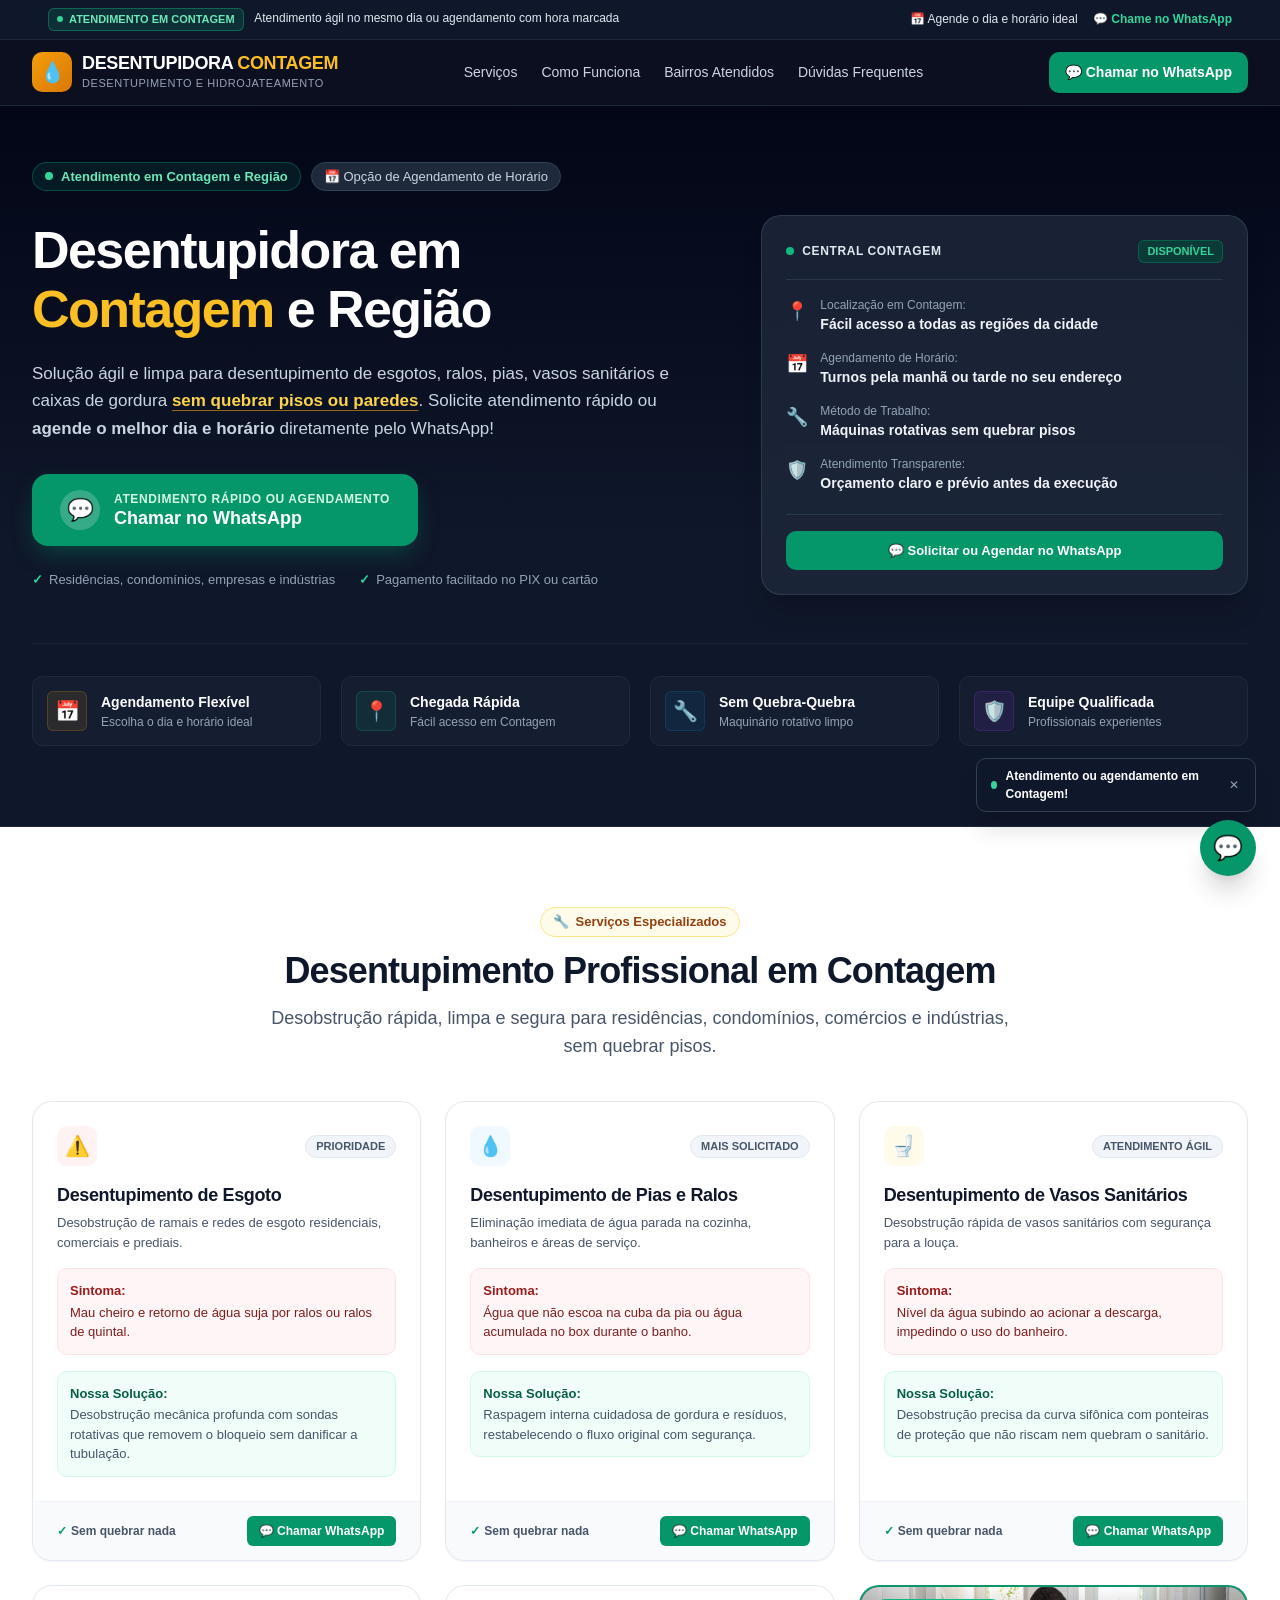
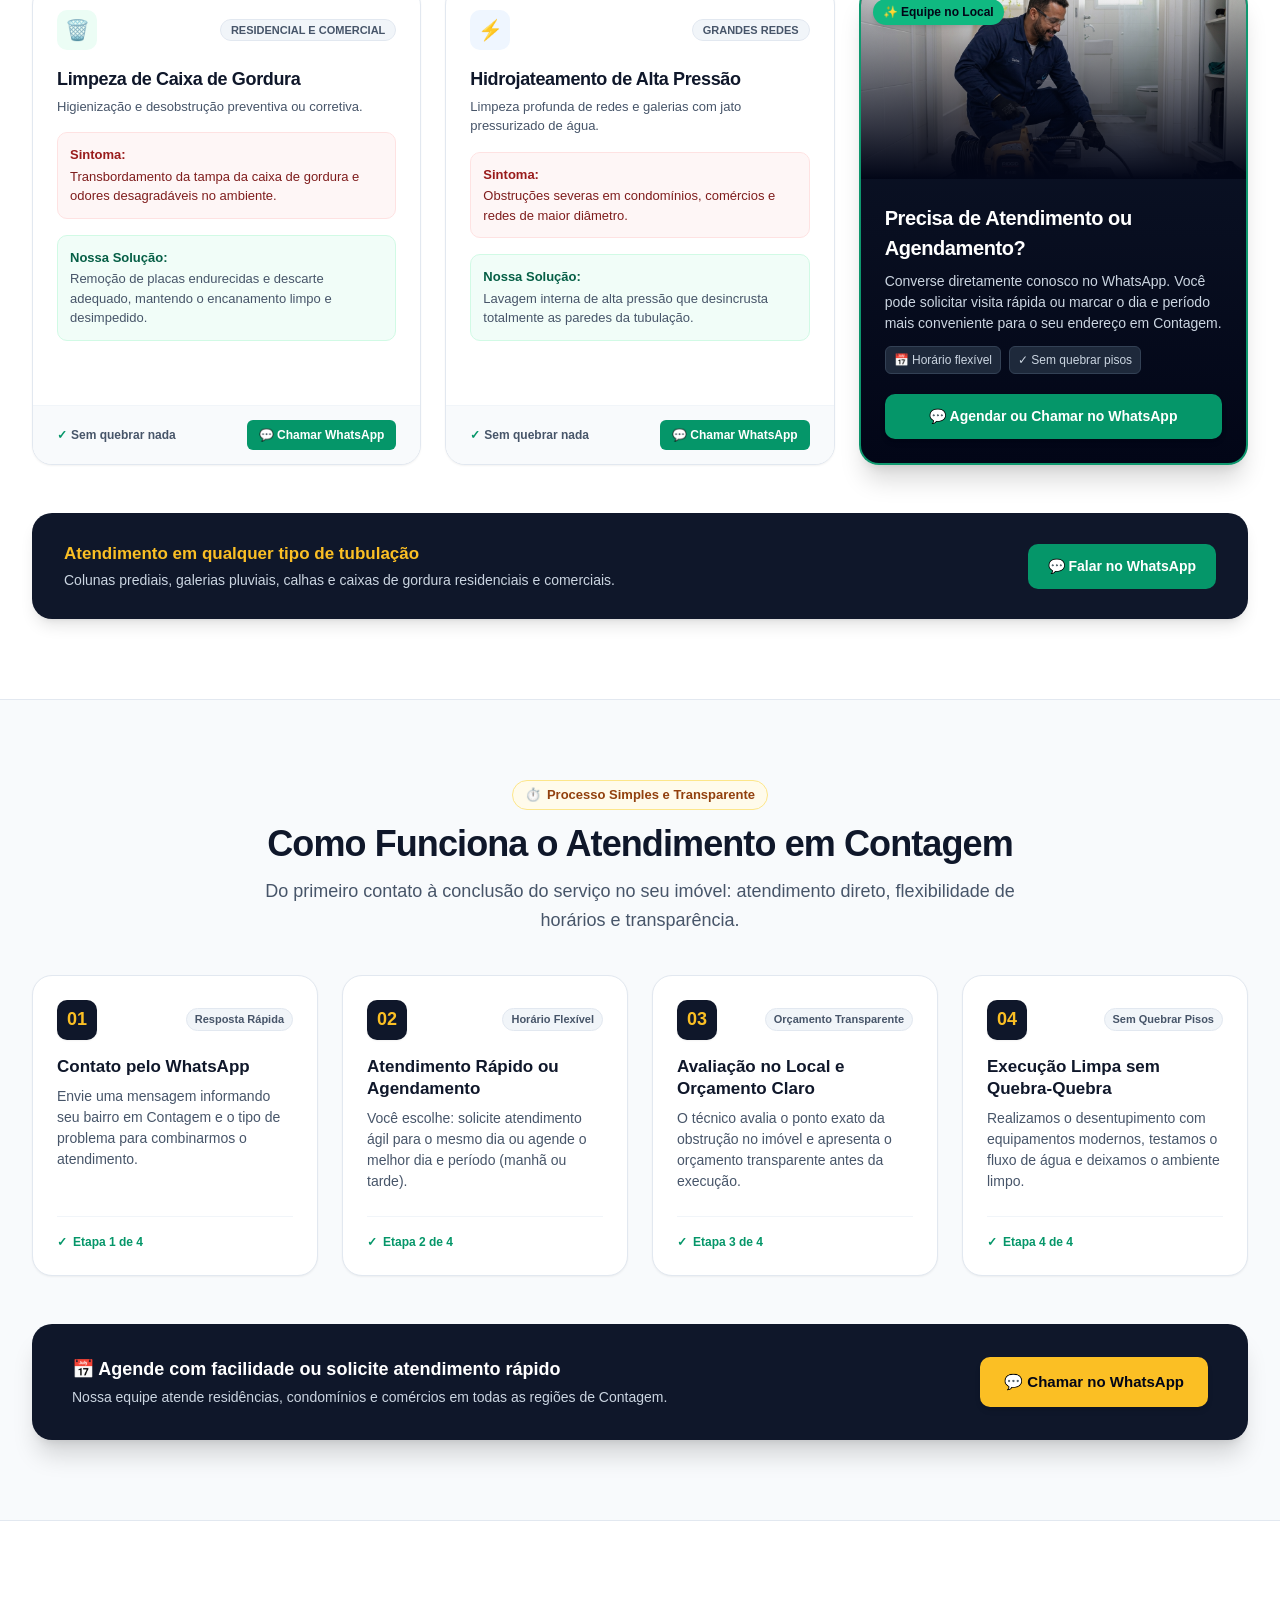
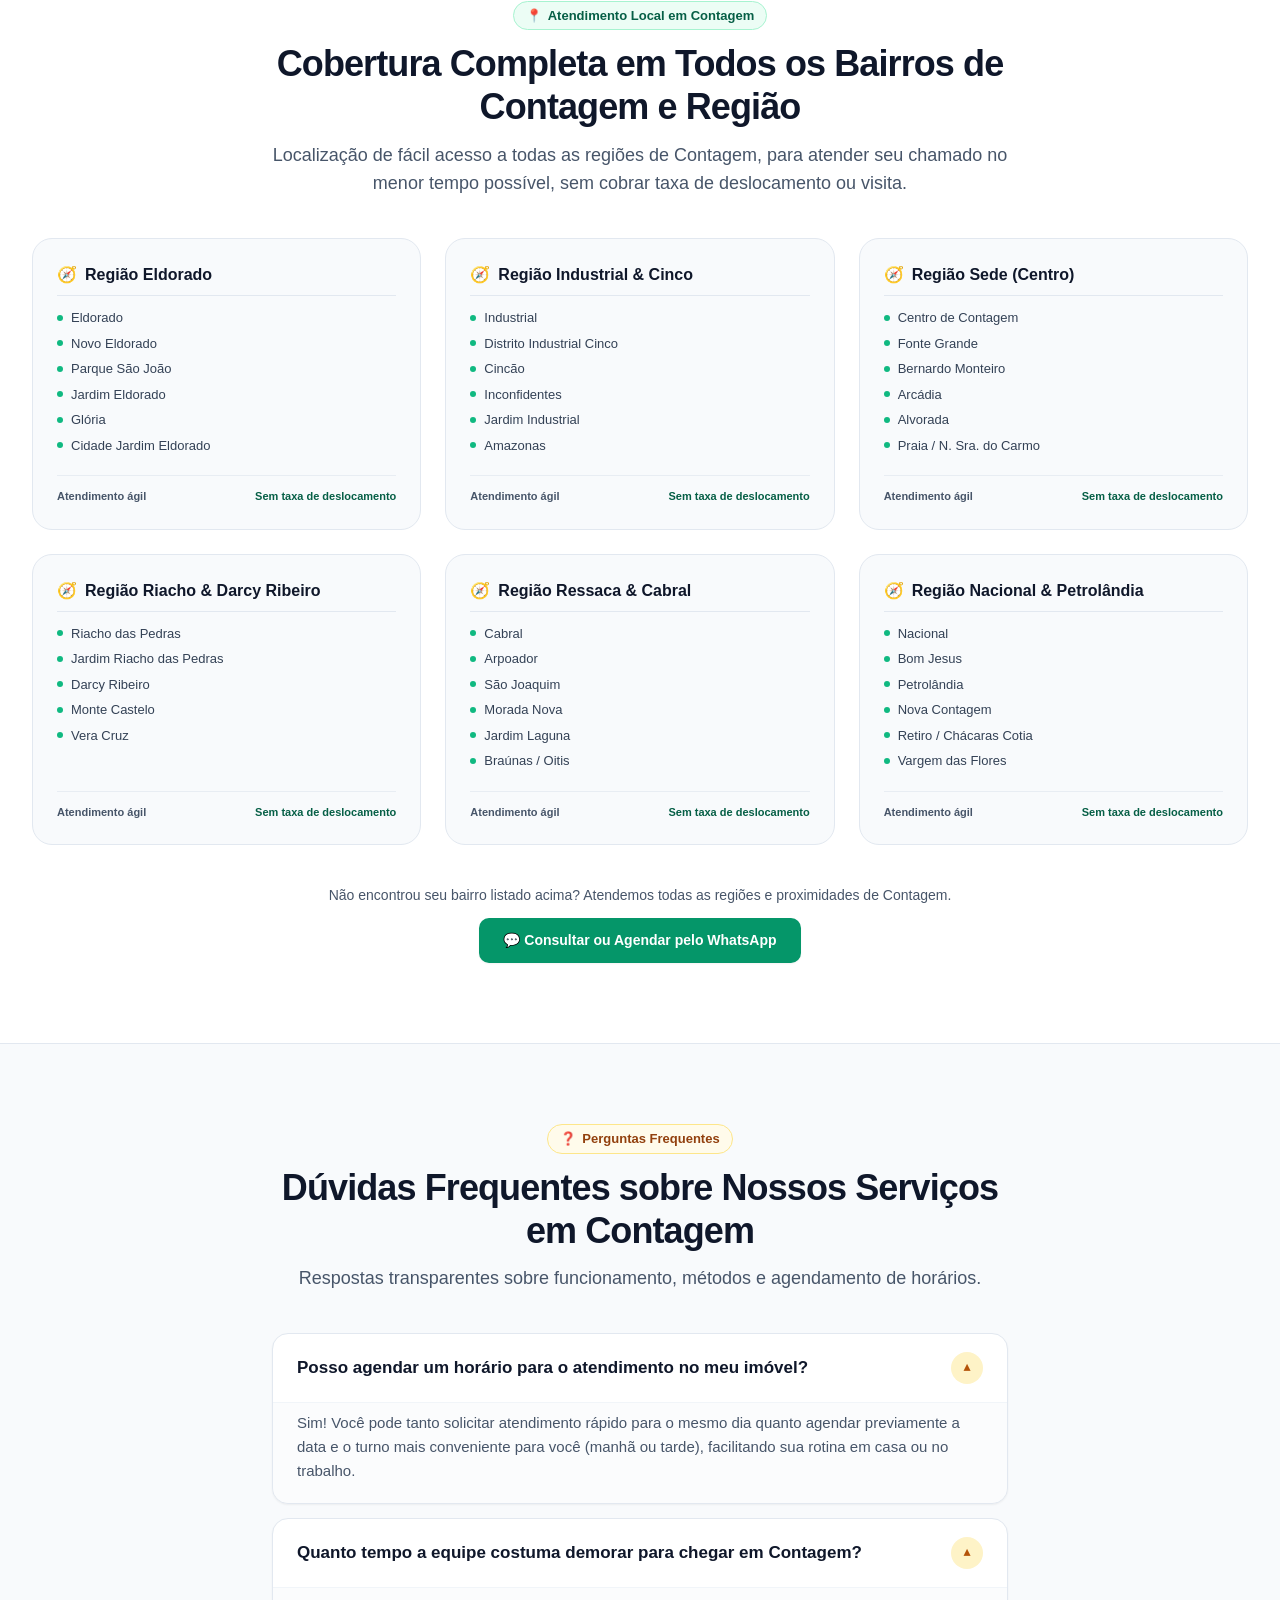
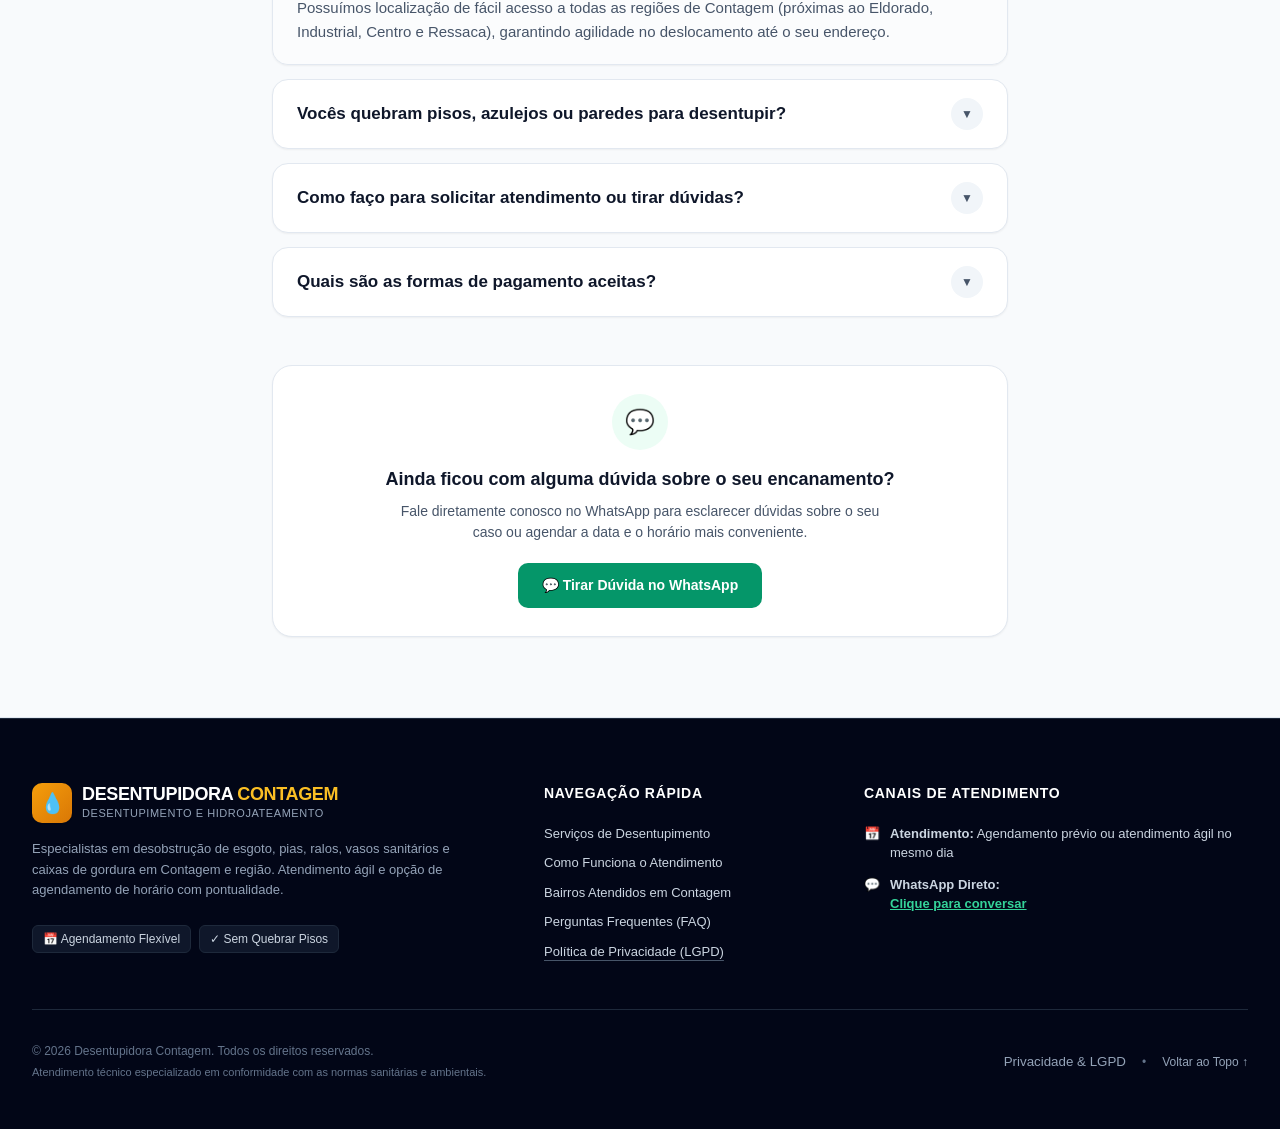
==== index.html @ 75e4dc48 "Change footer address location text Updated the address location in the footer section." ====
<!doctype html>
<html lang="pt-BR">
  <head>
    <meta charset="UTF-8" />
    <meta name="viewport" content="width=device-width, initial-scale=1.0" />
    <title>Desentupidora em Contagem MG | Atendimento Ágil e Agendamento no WhatsApp</title>
    <meta name="description" content="Desentupidora em Contagem e região com atendimento rápido e agendamento de horário. Desentupimento de esgoto, pias, ralos, vasos, caixa de gordura e hidrojateamento sem quebrar pisos. Fale no WhatsApp!" />
    
    <!-- Geo Meta Tags para SEO Local em Contagem - MG -->
    <meta name="geo.region" content="BR-MG" />
    <meta name="geo.placename" content="Contagem" />
    <meta name="geo.position" content="-19.9386;-44.0538" />
    <meta name="ICBM" content="-19.9386, -44.0538" />
    <meta name="robots" content="index, follow" />

    <!-- Open Graph / Facebook -->
    <meta property="og:type" content="website" />
    <meta property="og:locale" content="pt_BR" />
    <meta property="og:site_name" content="Desentupidora Contagem" />
    <meta property="og:title" content="Desentupidora em Contagem MG | Atendimento Rápido e Agendamento Flexível" />
    <meta property="og:description" content="Serviço especializado de desentupimento em Contagem. Esgotos, pias, ralos, vasos sanitários e caixa de gordura. Chame no WhatsApp ou agende seu horário." />
    
    <!-- Twitter -->
    <meta name="twitter:card" content="summary_large_image" />
    <meta name="twitter:title" content="Desentupidora em Contagem MG" />
    <meta name="twitter:description" content="Desentupimento em Contagem e região com facilidade de agendamento. Chame no WhatsApp agora!" />

    <!-- Google Search Console -->
    <meta name="google-site-verification" content="d4wr9hlKeh0WuqjmcloFgRHsq0F1dmE3XlMwQEr9BVk" />

    <!-- CSS Convencional (Sem Tailwind) -->
    <link rel="stylesheet" href="src/index.css" />

    <!-- Schema.org Dados Estruturados -->
    <!-- "telephone": "+55-31-98765-4321", -->
    <script type="application/ld+json">
    {
      "@context": "https://schema.org",
      "@graph": [
        {
          "@type": "Plumber",
          "@id": "https://desentupidoracontagem.com.br/#empresa",
          "name": "Desentupidora Contagem",
          "description": "Desentupidora especializada em Contagem e região com atendimento ágil, técnicos qualificados e agendamento facilitado via WhatsApp.",
          "priceRange": "$$",
          
          "address": {
            "@type": "PostalAddress",
            "streetAddress": "Av. João César de Oliveira, 2800, Eldorado",
            "addressLocality": "Contagem",
            "addressRegion": "MG",
            "postalCode": "32310-000",
            "addressCountry": "BR"
          },
          "geo": {
            "@type": "GeoCoordinates",
            "latitude": -19.9386,
            "longitude": -44.0538
          },
          "areaServed": [
            { "@type": "AdministrativeArea", "name": "Contagem" }
          ]
        },
        {
          "@type": "FAQPage",
          "@id": "https://desentupidoracontagem.com.br/#faq",
          "mainEntity": [
            {
              "@type": "Question",
              "name": "Posso agendar um horário para o atendimento no meu imóvel?",
              "acceptedAnswer": {
                "@type": "Answer",
                "text": "Sim! Você pode tanto solicitar atendimento rápido quanto agendar previamente a data e o turno mais conveniente para você (manhã ou tarde)."
              }
            },
            {
              "@type": "Question",
              "name": "Quanto tempo a equipe costuma demorar para chegar em Contagem?",
              "acceptedAnswer": {
                "@type": "Answer",
                "text": "Possuímos localização de fácil acesso a todas as regiões de Contagem, garantindo agilidade no deslocamento até o seu endereço."
              }
            },
            {
              "@type": "Question",
              "name": "Vocês quebram pisos, paredes ou azulejos para desentupir?",
              "acceptedAnswer": {
                "@type": "Answer",
                "text": "Não! Utilizamos máquinas elétricas desentupidoras rotativas com sondas flexíveis que desobstruem a tubulação diretamente pelas saídas existentes, sem quebrar pisos ou paredes."
              }
            },
            {
              "@type": "Question",
              "name": "Quais são as formas de pagamento aceitas?",
              "acceptedAnswer": {
                "@type": "Answer",
                "text": "Aceitamos PIX, cartões de crédito (com opção de parcelamento), cartões de débito e dinheiro. Para condomínios e empresas, oferecemos faturamento mediante cadastro."
              }
            }
          ]
        }
      ]
    }
    </script>
  </head>
  <body>

    <!-- 1. CABEÇALHO / HEADER -->
    <header class="site-header">
      <!-- Barra Superior Informativa -->
      <div class="top-bar">
        <div class="container top-bar-content">
          <div>
            <span class="top-bar-badge">
              <span class="top-bar-dot"></span>
              ATENDIMENTO EM CONTAGEM
            </span>
            <span>Atendimento ágil no mesmo dia ou agendamento com hora marcada</span>
          </div>

          <div>
            <span style="margin-right: 0.75rem;">📅 Agende o dia e horário ideal</span>
            <a
              href="http://tiny.cc/DesentupidoraemCONTAGEM"
              target="_blank"
              rel="noopener noreferrer"
              class="top-bar-link"
            >
              💬 Chame no WhatsApp
            </a>
          </div>
        </div>
      </div>

      <!-- Barra de Navegação Principal -->
      <nav class="navbar">
        <div class="container nav-container">
          <!-- Logo -->
          <a href="#inicio" class="brand-logo">
            <div class="logo-icon">💧</div>
            <div class="logo-text">
              <span class="logo-name">DESENTUPIDORA <span class="highlight">CONTAGEM</span></span>
              <span class="logo-sub">Desentupimento e Hidrojateamento</span>
            </div>
          </a>

          <!-- Links Desktop -->
          <div class="nav-menu-desktop">
            <a href="#servicos" class="nav-link">Serviços</a>
            <a href="#como-funciona" class="nav-link">Como Funciona</a>
            <a href="#cobertura" class="nav-link">Bairros Atendidos</a>
            <a href="#faq" class="nav-link">Dúvidas Frequentes</a>
          </div>

          <!-- Botão WhatsApp Desktop -->
          <a
            href="http://tiny.cc/DesentupidoraemCONTAGEM"
            target="_blank"
            rel="noopener noreferrer"
            class="btn-whatsapp-nav"
          >
            💬 Chamar no WhatsApp
          </a>

          <!-- Ações Mobile -->
          <div class="mobile-actions">
            <a
              href="http://tiny.cc/DesentupidoraemCONTAGEM"
              target="_blank"
              rel="noopener noreferrer"
              class="btn-mobile-whatsapp"
              aria-label="Abrir WhatsApp"
            >
              💬
            </a>
            <button
              id="mobile-menu-btn"
              type="button"
              class="btn-mobile-menu"
              aria-label="Alternar Menu"
            >
              ☰
            </button>
          </div>
        </div>

        <!-- Menu Dropdown Mobile -->
        <div id="mobile-menu" class="nav-menu-mobile hidden">
          <a href="#servicos" class="mobile-nav-link">Serviços</a>
          <a href="#como-funciona" class="mobile-nav-link">Como Funciona</a>
          <a href="#cobertura" class="mobile-nav-link">Bairros Atendidos</a>
          <a href="#faq" class="mobile-nav-link">Dúvidas Frequentes</a>
          <a
            href="http://tiny.cc/DesentupidoraemCONTAGEM"
            target="_blank"
            rel="noopener noreferrer"
            class="btn-mobile-dropdown-cta"
          >
            💬 Chamar no WhatsApp (Atendimento ou Agendamento)
          </a>
        </div>
      </nav>
    </header>

    <main>
      <!-- 2. SEÇÃO HERO / DESTAQUE -->
      <section id="inicio" class="hero-section">
        <div class="container">
          <!-- Badges superiores -->
          <div class="hero-badges">
            <div class="badge-live">
              <span class="live-dot-pulse"></span>
              <span>Atendimento em Contagem e Região</span>
            </div>
            <div class="badge-schedule">
              <span>📅 Opção de Agendamento de Horário</span>
            </div>
          </div>

          <div class="hero-grid">
            <!-- Texto Principal -->
            <div>
              <h1 class="hero-title">
                Desentupidora em <span class="text-amber">Contagem</span> e Região
              </h1>

              <p class="hero-desc">
                Solução ágil e limpa para desentupimento de esgotos, ralos, pias, vasos sanitários e caixas de gordura <span class="underline-accent">sem quebrar pisos ou paredes</span>. Solicite atendimento rápido ou <strong>agende o melhor dia e horário</strong> diretamente pelo WhatsApp!
              </p>

              <!-- Botão Hero WhatsApp -->
              <div class="hero-cta-wrap">
                <a
                  href="http://tiny.cc/EsgotoemCONTAGEM"
                  target="_blank"
                  rel="noopener noreferrer"
                  id="hero-whatsapp-btn"
                  class="btn-hero-whatsapp"
                >
                  <div class="btn-hero-icon">💬</div>
                  <div class="btn-hero-text">
                    <span class="btn-hero-sub">Atendimento Rápido ou Agendamento</span>
                    <span class="btn-hero-main">Chamar no WhatsApp</span>
                  </div>
                </a>
              </div>

              <!-- Garantias Secundárias -->
              <div class="hero-check-list">
                <span class="hero-check-item">
                  <span class="check-icon">✓</span>
                  Residências, condomínios, empresas e indústrias
                </span>
                <span class="hero-check-item">
                  <span class="check-icon">✓</span>
                  Pagamento facilitado no PIX ou cartão
                </span>
              </div>
            </div>

            <!-- Painel Lateral de Status -->
            <div>
              <div class="hero-status-card">
                <div class="status-card-header">
                  <div class="status-indicator">
                    <span class="status-dot-green"></span>
                    <span>Central Contagem</span>
                  </div>
                  <span class="status-badge-live">DISPONÍVEL</span>
                </div>

                <div class="status-info-list">
                  <div class="status-info-item">
                    <span class="status-info-icon" style="color: var(--color-amber-400);">📍</span>
                    <div>
                      <span class="status-info-label">Localização em Contagem:</span>
                      <span class="status-info-val">Fácil acesso a todas as regiões da cidade</span>
                    </div>
                  </div>

                  <div class="status-info-item">
                    <span class="status-info-icon" style="color: var(--color-amber-400);">📅</span>
                    <div>
                      <span class="status-info-label">Agendamento de Horário:</span>
                      <span class="status-info-val">Turnos pela manhã ou tarde no seu endereço</span>
                    </div>
                  </div>

                  <div class="status-info-item">
                    <span class="status-info-icon" style="color: var(--color-amber-400);">🔧</span>
                    <div>
                      <span class="status-info-label">Método de Trabalho:</span>
                      <span class="status-info-val">Máquinas rotativas sem quebrar pisos</span>
                    </div>
                  </div>

                  <div class="status-info-item">
                    <span class="status-info-icon" style="color: var(--color-emerald-400);">🛡️</span>
                    <div>
                      <span class="status-info-label">Atendimento Transparente:</span>
                      <span class="status-info-val">Orçamento claro e prévio antes da execução</span>
                    </div>
                  </div>
                </div>

                <div class="status-card-footer">
                  <a
                    href="http://tiny.cc/DesentupidoraemCONTAGEM"
                    target="_blank"
                    rel="noopener noreferrer"
                    class="btn-card-whatsapp"
                  >
                    💬 Solicitar ou Agendar no WhatsApp
                  </a>
                </div>
              </div>
            </div>
          </div>

          <!-- 4 Destaques Rápidos -->
          <div class="hero-highlights-grid">
            <div class="highlight-box">
              <div class="highlight-icon-box icon-amber">📅</div>
              <div>
                <h4 class="highlight-title">Agendamento Flexível</h4>
                <p class="highlight-desc">Escolha o dia e horário ideal</p>
              </div>
            </div>

            <div class="highlight-box">
              <div class="highlight-icon-box icon-emerald">📍</div>
              <div>
                <h4 class="highlight-title">Chegada Rápida</h4>
                <p class="highlight-desc">Fácil acesso em Contagem</p>
              </div>
            </div>

            <div class="highlight-box">
              <div class="highlight-icon-box icon-sky">🔧</div>
              <div>
                <h4 class="highlight-title">Sem Quebra-Quebra</h4>
                <p class="highlight-desc">Maquinário rotativo limpo</p>
              </div>
            </div>

            <div class="highlight-box">
              <div class="highlight-icon-box icon-purple">🛡️</div>
              <div>
                <h4 class="highlight-title">Equipe Qualificada</h4>
                <p class="highlight-desc">Profissionais experientes</p>
              </div>
            </div>
          </div>
        </div>
      </section>

      <!-- 3. SERVIÇOS ESPECIALIZADOS (5 SERVIÇOS + CARD COM FOTO DO TÉCNICO) -->
      <section id="servicos" class="services-section">
        <div class="container">
          <div class="section-header">
            <span class="section-tag tag-amber">
              <span>🔧</span>
              Serviços Especializados
            </span>
            <h2 class="section-title">Desentupimento Profissional em Contagem</h2>
            <p class="section-desc">
              Desobstrução rápida, limpa e segura para residências, condomínios, comércios e indústrias, sem quebrar pisos.
            </p>
          </div>

          <div class="services-grid">
            <!-- 1. Esgoto -->
            <article class="service-card">
              <div class="service-card-body">
                <div class="service-card-header">
                  <div class="service-card-icon icon-bg-red">⚠️</div>
                  <span class="service-badge">Prioridade</span>
                </div>

                <div>
                  <h3 class="service-title">Desentupimento de Esgoto</h3>
                  <p class="service-sub">Desobstrução de ramais e redes de esgoto residenciais, comerciais e prediais.</p>
                </div>

                <div class="box-symptom">
                  <span class="box-symptom-title">Sintoma:</span>
                  <p class="box-symptom-desc">Mau cheiro e retorno de água suja por ralos ou ralos de quintal.</p>
                </div>

                <div class="box-solution">
                  <span class="box-solution-title">Nossa Solução:</span>
                  <p class="box-solution-desc">Desobstrução mecânica profunda com sondas rotativas que removem o bloqueio sem danificar a tubulação.</p>
                </div>
              </div>

              <div class="service-card-footer">
                <span class="tag-no-break">
                  <span class="check">✓</span> Sem quebrar nada
                </span>
                <a
                  href="http://tiny.cc/EsgotoemCONTAGEM"
                  target="_blank"
                  rel="noopener noreferrer"
                  class="btn-card-action"
                >
                  💬 Chamar WhatsApp
                </a>
              </div>
            </article>

            <!-- 2. Pias e Ralos -->
            <article class="service-card">
              <div class="service-card-body">
                <div class="service-card-header">
                  <div class="service-card-icon icon-bg-sky">💧</div>
                  <span class="service-badge">Mais Solicitado</span>
                </div>

                <div>
                  <h3 class="service-title">Desentupimento de Pias e Ralos</h3>
                  <p class="service-sub">Eliminação imediata de água parada na cozinha, banheiros e áreas de serviço.</p>
                </div>

                <div class="box-symptom">
                  <span class="box-symptom-title">Sintoma:</span>
                  <p class="box-symptom-desc">Água que não escoa na cuba da pia ou água acumulada no box durante o banho.</p>
                </div>

                <div class="box-solution">
                  <span class="box-solution-title">Nossa Solução:</span>
                  <p class="box-solution-desc">Raspagem interna cuidadosa de gordura e resíduos, restabelecendo o fluxo original com segurança.</p>
                </div>
              </div>

              <div class="service-card-footer">
                <span class="tag-no-break">
                  <span class="check">✓</span> Sem quebrar nada
                </span>
                <a
                  href="http://tiny.cc/PiasRalosCONTAGEM"
                  target="_blank"
                  rel="noopener noreferrer"
                  class="btn-card-action"
                >
                  💬 Chamar WhatsApp
                </a>
              </div>
            </article>

            <!-- 3. Vasos Sanitários -->
            <article class="service-card">
              <div class="service-card-body">
                <div class="service-card-header">
                  <div class="service-card-icon icon-bg-amber">🚽</div>
                  <span class="service-badge">Atendimento Ágil</span>
                </div>

                <div>
                  <h3 class="service-title">Desentupimento de Vasos Sanitários</h3>
                  <p class="service-sub">Desobstrução rápida de vasos sanitários com segurança para a louça.</p>
                </div>

                <div class="box-symptom">
                  <span class="box-symptom-title">Sintoma:</span>
                  <p class="box-symptom-desc">Nível da água subindo ao acionar a descarga, impedindo o uso do banheiro.</p>
                </div>

                <div class="box-solution">
                  <span class="box-solution-title">Nossa Solução:</span>
                  <p class="box-solution-desc">Desobstrução precisa da curva sifônica com ponteiras de proteção que não riscam nem quebram o sanitário.</p>
                </div>
              </div>

              <div class="service-card-footer">
                <span class="tag-no-break">
                  <span class="check">✓</span> Sem quebrar nada
                </span>
                <a
                  href="http://tiny.cc/VasoSanitCONTAGEM"
                  target="_blank"
                  rel="noopener noreferrer"
                  class="btn-card-action"
                >
                  💬 Chamar WhatsApp
                </a>
              </div>
            </article>

            <!-- 4. Caixa de Gordura -->
            <article class="service-card">
              <div class="service-card-body">
                <div class="service-card-header">
                  <div class="service-card-icon icon-bg-emerald">🗑️</div>
                  <span class="service-badge">Residencial e Comercial</span>
                </div>

                <div>
                  <h3 class="service-title">Limpeza de Caixa de Gordura</h3>
                  <p class="service-sub">Higienização e desobstrução preventiva ou corretiva.</p>
                </div>

                <div class="box-symptom">
                  <span class="box-symptom-title">Sintoma:</span>
                  <p class="box-symptom-desc">Transbordamento da tampa da caixa de gordura e odores desagradáveis no ambiente.</p>
                </div>

                <div class="box-solution">
                  <span class="box-solution-title">Nossa Solução:</span>
                  <p class="box-solution-desc">Remoção de placas endurecidas e descarte adequado, mantendo o encanamento limpo e desimpedido.</p>
                </div>
              </div>

              <div class="service-card-footer">
                <span class="tag-no-break">
                  <span class="check">✓</span> Sem quebrar nada
                </span>
                <a
                  href="http://tiny.cc/DesentupidoraemCONTAGEM"
                  target="_blank"
                  rel="noopener noreferrer"
                  class="btn-card-action"
                >
                  💬 Chamar WhatsApp
                </a>
              </div>
            </article>

            <!-- 5. Hidrojateamento -->
            <article class="service-card">
              <div class="service-card-body">
                <div class="service-card-header">
                  <div class="service-card-icon icon-bg-blue">⚡</div>
                  <span class="service-badge">Grandes Redes</span>
                </div>

                <div>
                  <h3 class="service-title">Hidrojateamento de Alta Pressão</h3>
                  <p class="service-sub">Limpeza profunda de redes e galerias com jato pressurizado de água.</p>
                </div>

                <div class="box-symptom">
                  <span class="box-symptom-title">Sintoma:</span>
                  <p class="box-symptom-desc">Obstruções severas em condomínios, comércios e redes de maior diâmetro.</p>
                </div>

                <div class="box-solution">
                  <span class="box-solution-title">Nossa Solução:</span>
                  <p class="box-solution-desc">Lavagem interna de alta pressão que desincrusta totalmente as paredes da tubulação.</p>
                </div>
              </div>

              <div class="service-card-footer">
                <span class="tag-no-break">
                  <span class="check">✓</span> Sem quebrar nada
                </span>
                <a
                  href="http://tiny.cc/EsgotoemCONTAGEM"
                  target="_blank"
                  rel="noopener noreferrer"
                  class="btn-card-action"
                >
                  💬 Chamar WhatsApp
                </a>
              </div>
            </article>

            <!-- 6. Card CTA com Foto do Técnico -->
            <div class="card-cta-tecnico">
              <div class="card-tecnico-media">
                <img
                  src="src/assets/images/tecnico_em_servico_1788553005356.jpg"
                  alt="Técnico profissional em serviço de desentupimento em Contagem"
                  loading="lazy"
                  class="card-tecnico-img"
                />
                <div class="media-gradient-overlay"></div>
                <div class="media-badge-tag">
                  <span>✨ Equipe no Local</span>
                </div>
              </div>

              <div class="card-tecnico-content">
                <div>
                  <h3 class="card-tecnico-title">
                    Precisa de Atendimento ou Agendamento?
                  </h3>
                  <p class="card-tecnico-desc">
                    Converse diretamente conosco no WhatsApp. Você pode solicitar visita rápida ou marcar o dia e período mais conveniente para o seu endereço em Contagem.
                  </p>

                  <div class="tecnico-tags-list">
                    <span class="tecnico-pill">📅 Horário flexível</span>
                    <span class="tecnico-pill">✓ Sem quebrar pisos</span>
                  </div>
                </div>

                <div>
                  <a
                    href="http://tiny.cc/DesentupidoraemCONTAGEM"
                    target="_blank"
                    rel="noopener noreferrer"
                    class="btn-tecnico-whatsapp"
                  >
                    💬 Agendar ou Chamar no WhatsApp
                  </a>
                </div>
              </div>
            </div>
          </div>

          <!-- Faixa Inferior de Tubulações -->
          <div class="pipes-banner">
            <div class="pipes-banner-text">
              <h4 class="pipes-banner-title">
                Atendimento em qualquer tipo de tubulação
              </h4>
              <p class="pipes-banner-desc">
                Colunas prediais, galerias pluviais, calhas e caixas de gordura residenciais e comerciais.
              </p>
            </div>

            <a
              href="http://tiny.cc/DesentupidoraemCONTAGEM"
              target="_blank"
              rel="noopener noreferrer"
              class="btn-pipes-whatsapp"
            >
              💬 Falar no WhatsApp
            </a>
          </div>
        </div>
      </section>

      <!-- 4. COMO FUNCIONA O ATENDIMENTO -->
      <section id="como-funciona" class="process-section">
        <div class="container">
          <div class="section-header">
            <span class="section-tag tag-amber">
              <span>⏱️</span>
              Processo Simples e Transparente
            </span>
            <h2 class="section-title">Como Funciona o Atendimento em Contagem</h2>
            <p class="section-desc">
              Do primeiro contato à conclusão do serviço no seu imóvel: atendimento direto, flexibilidade de horários e transparência.
            </p>
          </div>

          <div class="process-grid">
            <!-- Passo 1 -->
            <div class="process-card">
              <div>
                <div class="process-card-header">
                  <span class="process-num">01</span>
                  <span class="process-badge">Resposta Rápida</span>
                </div>
                <h3 class="process-title">Contato pelo WhatsApp</h3>
                <p class="process-desc">Envie uma mensagem informando seu bairro em Contagem e o tipo de problema para combinarmos o atendimento.</p>
              </div>
              <div class="process-card-footer">
                <span>✓</span> Etapa 1 de 4
              </div>
            </div>

            <!-- Passo 2 -->
            <div class="process-card">
              <div>
                <div class="process-card-header">
                  <span class="process-num">02</span>
                  <span class="process-badge">Horário Flexível</span>
                </div>
                <h3 class="process-title">Atendimento Rápido ou Agendamento</h3>
                <p class="process-desc">Você escolhe: solicite atendimento ágil para o mesmo dia ou agende o melhor dia e período (manhã ou tarde).</p>
              </div>
              <div class="process-card-footer">
                <span>✓</span> Etapa 2 de 4
              </div>
            </div>

            <!-- Passo 3 -->
            <div class="process-card">
              <div>
                <div class="process-card-header">
                  <span class="process-num">03</span>
                  <span class="process-badge">Orçamento Transparente</span>
                </div>
                <h3 class="process-title">Avaliação no Local e Orçamento Claro</h3>
                <p class="process-desc">O técnico avalia o ponto exato da obstrução no imóvel e apresenta o orçamento transparente antes da execução.</p>
              </div>
              <div class="process-card-footer">
                <span>✓</span> Etapa 3 de 4
              </div>
            </div>

            <!-- Passo 4 -->
            <div class="process-card">
              <div>
                <div class="process-card-header">
                  <span class="process-num">04</span>
                  <span class="process-badge">Sem Quebrar Pisos</span>
                </div>
                <h3 class="process-title">Execução Limpa sem Quebra-Quebra</h3>
                <p class="process-desc">Realizamos o desentupimento com equipamentos modernos, testamos o fluxo de água e deixamos o ambiente limpo.</p>
              </div>
              <div class="process-card-footer">
                <span>✓</span> Etapa 4 de 4
              </div>
            </div>
          </div>

          <!-- Banner de CTA -->
          <div class="process-cta-banner">
            <div class="process-banner-text">
              <h4 class="process-banner-title">
                📅 Agende com facilidade ou solicite atendimento rápido
              </h4>
              <p class="process-banner-desc">
                Nossa equipe atende residências, condomínios e comércios em todas as regiões de Contagem.
              </p>
            </div>

            <a
              href="http://tiny.cc/DesentupidoraemCONTAGEM"
              target="_blank"
              rel="noopener noreferrer"
              class="btn-process-banner"
            >
              💬 Chamar no WhatsApp
            </a>
          </div>
        </div>
      </section>

      <!-- 5. COBERTURA EM TODOS OS BAIRROS DE CONTAGEM -->
      <section id="cobertura" class="coverage-section">
        <div class="container">
          <div class="section-header">
            <span class="section-tag tag-emerald">
              <span>📍</span>
              Atendimento Local em Contagem
            </span>
            <h2 class="section-title">Cobertura Completa em Todos os Bairros de Contagem e Região</h2>
            <p class="section-desc">
              Localização de fácil acesso a todas as regiões de Contagem, para atender seu chamado no menor tempo possível, sem cobrar taxa de deslocamento ou visita.
            </p>
          </div>

          <div class="coverage-grid">
            <!-- 1. Eldorado -->
            <div class="coverage-card">
              <div>
                <div class="coverage-card-header">
                  <span style="color: var(--color-amber-500); font-weight: bold;">🧭</span>
                  <h3 class="coverage-region-title">Região Eldorado</h3>
                </div>
                <ul class="neighborhood-list">
                  <li class="neighborhood-item"><span class="dot-green"></span>Eldorado</li>
                  <li class="neighborhood-item"><span class="dot-green"></span>Novo Eldorado</li>
                  <li class="neighborhood-item"><span class="dot-green"></span>Parque São João</li>
                  <li class="neighborhood-item"><span class="dot-green"></span>Jardim Eldorado</li>
                  <li class="neighborhood-item"><span class="dot-green"></span>Glória</li>
                  <li class="neighborhood-item"><span class="dot-green"></span>Cidade Jardim Eldorado</li>
                </ul>
              </div>
              <div class="coverage-card-footer">
                <span>Atendimento ágil</span>
                <span class="text-no-fee">Sem taxa de deslocamento</span>
              </div>
            </div>

            <!-- 2. Industrial & Cinco -->
            <div class="coverage-card">
              <div>
                <div class="coverage-card-header">
                  <span style="color: var(--color-amber-500); font-weight: bold;">🧭</span>
                  <h3 class="coverage-region-title">Região Industrial & Cinco</h3>
                </div>
                <ul class="neighborhood-list">
                  <li class="neighborhood-item"><span class="dot-green"></span>Industrial</li>
                  <li class="neighborhood-item"><span class="dot-green"></span>Distrito Industrial Cinco</li>
                  <li class="neighborhood-item"><span class="dot-green"></span>Cincão</li>
                  <li class="neighborhood-item"><span class="dot-green"></span>Inconfidentes</li>
                  <li class="neighborhood-item"><span class="dot-green"></span>Jardim Industrial</li>
                  <li class="neighborhood-item"><span class="dot-green"></span>Amazonas</li>
                </ul>
              </div>
              <div class="coverage-card-footer">
                <span>Atendimento ágil</span>
                <span class="text-no-fee">Sem taxa de deslocamento</span>
              </div>
            </div>

            <!-- 3. Centro (Sede) -->
            <div class="coverage-card">
              <div>
                <div class="coverage-card-header">
                  <span style="color: var(--color-amber-500); font-weight: bold;">🧭</span>
                  <h3 class="coverage-region-title">Região Sede (Centro)</h3>
                </div>
                <ul class="neighborhood-list">
                  <li class="neighborhood-item"><span class="dot-green"></span>Centro de Contagem</li>
                  <li class="neighborhood-item"><span class="dot-green"></span>Fonte Grande</li>
                  <li class="neighborhood-item"><span class="dot-green"></span>Bernardo Monteiro</li>
                  <li class="neighborhood-item"><span class="dot-green"></span>Arcádia</li>
                  <li class="neighborhood-item"><span class="dot-green"></span>Alvorada</li>
                  <li class="neighborhood-item"><span class="dot-green"></span>Praia / N. Sra. do Carmo</li>
                </ul>
              </div>
              <div class="coverage-card-footer">
                <span>Atendimento ágil</span>
                <span class="text-no-fee">Sem taxa de deslocamento</span>
              </div>
            </div>

            <!-- 4. Riacho -->
            <div class="coverage-card">
              <div>
                <div class="coverage-card-header">
                  <span style="color: var(--color-amber-500); font-weight: bold;">🧭</span>
                  <h3 class="coverage-region-title">Região Riacho & Darcy Ribeiro</h3>
                </div>
                <ul class="neighborhood-list">
                  <li class="neighborhood-item"><span class="dot-green"></span>Riacho das Pedras</li>
                  <li class="neighborhood-item"><span class="dot-green"></span>Jardim Riacho das Pedras</li>
                  <li class="neighborhood-item"><span class="dot-green"></span>Darcy Ribeiro</li>
                  <li class="neighborhood-item"><span class="dot-green"></span>Monte Castelo</li>
                  <li class="neighborhood-item"><span class="dot-green"></span>Vera Cruz</li>
                </ul>
              </div>
              <div class="coverage-card-footer">
                <span>Atendimento ágil</span>
                <span class="text-no-fee">Sem taxa de deslocamento</span>
              </div>
            </div>

            <!-- 5. Ressaca & Cabral -->
            <div class="coverage-card">
              <div>
                <div class="coverage-card-header">
                  <span style="color: var(--color-amber-500); font-weight: bold;">🧭</span>
                  <h3 class="coverage-region-title">Região Ressaca & Cabral</h3>
                </div>
                <ul class="neighborhood-list">
                  <li class="neighborhood-item"><span class="dot-green"></span>Cabral</li>
                  <li class="neighborhood-item"><span class="dot-green"></span>Arpoador</li>
                  <li class="neighborhood-item"><span class="dot-green"></span>São Joaquim</li>
                  <li class="neighborhood-item"><span class="dot-green"></span>Morada Nova</li>
                  <li class="neighborhood-item"><span class="dot-green"></span>Jardim Laguna</li>
                  <li class="neighborhood-item"><span class="dot-green"></span>Braúnas / Oitis</li>
                </ul>
              </div>
              <div class="coverage-card-footer">
                <span>Atendimento ágil</span>
                <span class="text-no-fee">Sem taxa de deslocamento</span>
              </div>
            </div>

            <!-- 6. Nacional & Petrolândia -->
            <div class="coverage-card">
              <div>
                <div class="coverage-card-header">
                  <span style="color: var(--color-amber-500); font-weight: bold;">🧭</span>
                  <h3 class="coverage-region-title">Região Nacional & Petrolândia</h3>
                </div>
                <ul class="neighborhood-list">
                  <li class="neighborhood-item"><span class="dot-green"></span>Nacional</li>
                  <li class="neighborhood-item"><span class="dot-green"></span>Bom Jesus</li>
                  <li class="neighborhood-item"><span class="dot-green"></span>Petrolândia</li>
                  <li class="neighborhood-item"><span class="dot-green"></span>Nova Contagem</li>
                  <li class="neighborhood-item"><span class="dot-green"></span>Retiro / Chácaras Cotia</li>
                  <li class="neighborhood-item"><span class="dot-green"></span>Vargem das Flores</li>
                </ul>
              </div>
              <div class="coverage-card-footer">
                <span>Atendimento ágil</span>
                <span class="text-no-fee">Sem taxa de deslocamento</span>
              </div>
            </div>
          </div>

          <div class="coverage-extra-cta">
            <p class="coverage-extra-text">
              Não encontrou seu bairro listado acima? Atendemos todas as regiões e proximidades de Contagem.
            </p>
            <a
              href="http://tiny.cc/DesentupidoraemCONTAGEM"
              target="_blank"
              rel="noopener noreferrer"
              class="btn-coverage-whatsapp"
            >
              💬 Consultar ou Agendar pelo WhatsApp
            </a>
          </div>
        </div>
      </section>

      <!-- 6. PERGUNTAS FREQUENTES (FAQ COM DETAILS NATIVO DO HTML) -->
      <section id="faq" class="faq-section">
        <div class="container faq-wrapper">
          <div class="section-header">
            <span class="section-tag tag-amber">
              <span>❓</span>
              Perguntas Frequentes
            </span>
            <h2 class="section-title">Dúvidas Frequentes sobre Nossos Serviços em Contagem</h2>
            <p class="section-desc">
              Respostas transparentes sobre funcionamento, métodos e agendamento de horários.
            </p>
          </div>

          <!-- Accordion com tag nativa HTML5 details -->
          <div class="faq-list">
            <details class="faq-item" open>
              <summary class="faq-summary">
                <span>Posso agendar um horário para o atendimento no meu imóvel?</span>
                <span class="faq-icon-toggle">▼</span>
              </summary>
              <div class="faq-body">
                <p>Sim! Você pode tanto solicitar atendimento rápido para o mesmo dia quanto agendar previamente a data e o turno mais conveniente para você (manhã ou tarde), facilitando sua rotina em casa ou no trabalho.</p>
              </div>
            </details>

            <details class="faq-item" open>
              <summary class="faq-summary">
                <span>Quanto tempo a equipe costuma demorar para chegar em Contagem?</span>
                <span class="faq-icon-toggle">▼</span>
              </summary>
              <div class="faq-body">
                <p>Possuímos localização de fácil acesso a todas as regiões de Contagem (próximas ao Eldorado, Industrial, Centro e Ressaca), garantindo agilidade no deslocamento até o seu endereço.</p>
              </div>
            </details>

            <details class="faq-item">
              <summary class="faq-summary">
                <span>Vocês quebram pisos, azulejos ou paredes para desentupir?</span>
                <span class="faq-icon-toggle">▼</span>
              </summary>
              <div class="faq-body">
                <p>Não! Trabalhamos com máquinas desentupidoras rotativas com cabos espirais flexíveis e hidrojateamento que atuam internamente pelos próprios canos e ralos, sem necessidade de reformas ou quebra-quebra.</p>
              </div>
            </details>

            <details class="faq-item">
              <summary class="faq-summary">
                <span>Como faço para solicitar atendimento ou tirar dúvidas?</span>
                <span class="faq-icon-toggle">▼</span>
              </summary>
              <div class="faq-body">
                <p>Basta clicar em qualquer botão de WhatsApp nesta página. Nosso canal direto no WhatsApp atende prontamente para entender seu caso e definir o horário ideal.</p>
              </div>
            </details>

            <details class="faq-item">
              <summary class="faq-summary">
                <span>Quais são as formas de pagamento aceitas?</span>
                <span class="faq-icon-toggle">▼</span>
              </summary>
              <div class="faq-body">
                <p>Aceitamos PIX, cartões de crédito (com possibilidade de parcelamento), cartões de débito e dinheiro. Para condomínios e empresas, oferecemos faturamento mediante cadastro.</p>
              </div>
            </details>
          </div>

          <!-- Caixa de Dúvidas Diretas -->
          <div class="faq-contact-card">
            <div class="faq-contact-icon">💬</div>
            <h3 class="faq-contact-title">
              Ainda ficou com alguma dúvida sobre o seu encanamento?
            </h3>
            <p class="faq-contact-desc">
              Fale diretamente conosco no WhatsApp para esclarecer dúvidas sobre o seu caso ou agendar a data e o horário mais conveniente.
            </p>

            <a
              href="http://tiny.cc/DesentupidoraemCONTAGEM"
              target="_blank"
              rel="noopener noreferrer"
              class="btn-faq-whatsapp"
            >
              💬 Tirar Dúvida no WhatsApp
            </a>
          </div>
        </div>
      </section>
    </main>

    <!-- 7. RODAPÉ / FOOTER -->
    <footer class="site-footer">
      <div class="container">
        <div class="footer-grid">
          <!-- Coluna 1: Marca & Resumo -->
          <div class="footer-col">
            <div class="brand-logo">
              <div class="logo-icon">💧</div>
              <div class="logo-text">
                <span class="logo-name">DESENTUPIDORA <span class="highlight">CONTAGEM</span></span>
                <span class="logo-sub">Desentupimento e Hidrojateamento</span>
              </div>
            </div>

            <p class="footer-desc">
              Especialistas em desobstrução de esgoto, pias, ralos, vasos sanitários e caixas de gordura em Contagem e região. Atendimento ágil e opção de agendamento de horário com pontualidade.
            </p>

            <div class="footer-badges">
              <span class="footer-badge">📅 Agendamento Flexível</span>
              <span class="footer-badge">✓ Sem Quebrar Pisos</span>
            </div>
          </div>

          <!-- Coluna 2: Navegação Rápida -->
          <div class="footer-col">
            <h4 class="footer-col-title">Navegação Rápida</h4>
            <ul class="footer-nav-list">
              <li><a href="#servicos" class="footer-nav-link">Serviços de Desentupimento</a></li>
              <li><a href="#como-funciona" class="footer-nav-link">Como Funciona o Atendimento</a></li>
              <li><a href="#cobertura" class="footer-nav-link">Bairros Atendidos em Contagem</a></li>
              <li><a href="#faq" class="footer-nav-link">Perguntas Frequentes (FAQ)</a></li>
              <li>
                <button type="button" id="open-privacy-btn" class="btn-open-privacy">
                  Política de Privacidade (LGPD)
                </button>
              </li>
            </ul>
          </div>

          <!-- Coluna 3: Canais de Atendimento -->
          <div class="footer-col">
            <h4 class="footer-col-title">Canais de Atendimento</h4>

            <address class="footer-address">
              
             <!--           
              <div class="address-item">
                <span class="address-icon" style="color: var(--color-amber-400);">📍</span>
                <span><strong>Localização:</strong> Eldorado, Contagem - MG</span>
              </div>
            -->

              <div class="address-item">
                <span class="address-icon" style="color: var(--color-amber-400);">📅</span>
                <span><strong>Atendimento:</strong> Agendamento prévio ou atendimento ágil no mesmo dia</span>
              </div>

              <div class="address-item">
                <span class="address-icon" style="color: var(--color-emerald-400);">💬</span>
                <div>
                  <span style="display: block; font-weight: 600;">WhatsApp Direto:</span>
                  <a
                    href="http://tiny.cc/DesentupidoraemCONTAGEM"
                    target="_blank"
                    rel="noopener noreferrer"
                    class="whatsapp-contact-link"
                  >
                    Clique para conversar
                  </a>
                </div>
              </div>
            </address>
          </div>
        </div>

        <!-- Copyright & Rodapé Inferior -->
        <div class="footer-bottom">
          <div class="footer-copy-text">
            <p>© 2026 Desentupidora Contagem. Todos os direitos reservados.</p>
            <p style="font-size: 0.6875rem; color: #64748b; margin-top: 0.25rem;">Atendimento técnico especializado em conformidade com as normas sanitárias e ambientais.</p>
          </div>

          <div class="footer-legal-links">
            <button type="button" id="open-privacy-btn-2" class="footer-legal-link">
              Privacidade & LGPD
            </button>
            <span>•</span>
            <a href="#inicio" class="footer-legal-link">
              Voltar ao Topo ↑
            </a>
          </div>
        </div>
      </div>
    </footer>

    <!-- MODAL POLÍTICA DE PRIVACIDADE / LGPD -->
    <div id="privacy-modal" class="modal-overlay hidden">
      <div class="modal-box">
        <button
          type="button"
          id="close-privacy-btn"
          class="modal-close-btn"
          aria-label="Fechar"
        >
          ✕
        </button>

        <div class="modal-tag">
          <span>🛡️ Transparência & LGPD</span>
        </div>

        <h3 class="modal-title">
          Política de Privacidade e Proteção de Dados (LGPD)
        </h3>

        <div class="modal-content-body">
          <p>
            A <strong>Desentupidora Contagem</strong> valoriza a sua privacidade e segurança. Esta política esclarece como tratamos as informações no âmbito dos atendimentos em Contagem e região, em conformidade com a Lei Geral de Proteção de Dados (Lei nº 13.709/2018 - LGPD).
          </p>

          <h4>1. Coleta de Informações</h4>
          <p>
            Coletamos apenas as informações estritamente necessárias para a prestação do serviço de desentupimento ou agendamento solicitado pelo cliente, tais como: nome, WhatsApp de contato, bairro e endereço de atendimento em Contagem. Esses dados são fornecidos voluntariamente quando você clica em nossos botões de contato.
          </p>

          <h4>2. Finalidade do Tratamento</h4>
          <p>As informações são utilizadas exclusivamente para:</p>
          <ul>
            <li>Deslocamento da equipe técnica até o endereço solicitado;</li>
            <li>Agendamento do dia e horário escolhidos para o atendimento;</li>
            <li>Elaboração do diagnóstico e orçamento prévio transparente;</li>
            <li>Comunicação sobre o andamento e conclusão do atendimento.</li>
          </ul>

          <h4>3. Não Compartilhamento</h4>
          <p>
            Não comercializamos nem compartilhamos seus dados pessoais com terceiros para fins de marketing ou publicidade. As informações permanecem em sigilo operacional.
          </p>

          <h4>4. Direitos do Titular</h4>
          <p>
            Você tem o direito de solicitar a confirmação, correção ou exclusão de seus dados de nossa base de contatos a qualquer momento, bastando enviar uma solicitação através do nosso WhatsApp oficial.
          </p>
        </div>

        <div class="modal-footer">
          <button
            type="button"
            id="close-privacy-btn-2"
            class="btn-modal-agree"
          >
            Entendido e Concordo
          </button>
        </div>
      </div>
    </div>

    <!-- BOTÕES FLUTUANTES WHATSAPP -->
    <!-- Desktop Float Button (Bottom Right) -->
    <div class="floating-whatsapp-wrap">
      <div id="float-tooltip" class="floating-tooltip">
        <span style="width: 8px; height: 8px; border-radius: 50%; background-color: var(--color-emerald-400); display: inline-block;"></span>
        <span>Atendimento ou agendamento em Contagem!</span>
        <button id="close-tooltip-btn" type="button" class="btn-close-tooltip" aria-label="Fechar">✕</button>
      </div>

      <a
        href="http://tiny.cc/DesentupidoraemCONTAGEM"
        target="_blank"
        rel="noopener noreferrer"
        aria-label="Chamar no WhatsApp"
        class="btn-floating-whatsapp"
      >
        💬
      </a>
    </div>

    <!-- Mobile Sticky Bottom Bar -->
    <div class="mobile-sticky-bar">
      <a
        href="http://tiny.cc/DesentupidoraemCONTAGEM"
        target="_blank"
        rel="noopener noreferrer"
        class="btn-mobile-sticky"
      >
        💬 Chamar no WhatsApp (Atendimento ou Agendamento)
      </a>
    </div>

    <!-- Script leve Vanilla JS para interatividades da página -->
    <script type="module" src="/src/main.ts"></script>
  </body>
</html>
---- src/index.css ----
/* ==========================================================================
   DESENTUPIDORA CONTAGEM - ESTILOS CSS CONVENCIONAIS (SEM TAILWIND)
   ========================================================================== */

/* 1. Variáveis e Configurações Globais */
:root {
  --font-sans: -apple-system, BlinkMacSystemFont, 'Segoe UI', Roboto, 'Helvetica Neue', Arial, sans-serif;
  
  /* Cores Neutras / Base */
  --color-bg-light: #f8fafc;
  --color-white: #ffffff;
  --color-text-main: #0f172a;
  --color-text-muted: #475569;
  --color-text-light: #94a3b8;
  --color-border-light: #e2e8f0;
  --color-border-medium: #cbd5e1;

  /* Cores Escuras (Dark Mode / Header / Hero / Footer) */
  --color-dark-950: #020617;
  --color-dark-900: #0f172a;
  --color-dark-800: #1e293b;
  --color-dark-700: #334155;
  --color-dark-border: rgba(255, 255, 255, 0.1);

  /* Destaques (WhatsApp Emerald & Atenção Amber) */
  --color-emerald-600: #059669;
  --color-emerald-500: #10b981;
  --color-emerald-400: #34d399;
  --color-emerald-100: #d1fae5;
  --color-emerald-50: #ecfdf5;

  --color-amber-500: #f59e0b;
  --color-amber-400: #fbbf24;
  --color-amber-300: #fcd34d;
  --color-amber-100: #fef3c7;
  --color-amber-50: #fffbeb;

  --radius-sm: 6px;
  --radius-md: 10px;
  --radius-lg: 16px;
  --radius-xl: 20px;
  --radius-full: 9999px;

  --shadow-sm: 0 1px 2px 0 rgba(0, 0, 0, 0.05);
  --shadow-md: 0 4px 6px -1px rgba(0, 0, 0, 0.1), 0 2px 4px -2px rgba(0, 0, 0, 0.1);
  --shadow-lg: 0 10px 15px -3px rgba(0, 0, 0, 0.1), 0 4px 6px -4px rgba(0, 0, 0, 0.1);
  --shadow-xl: 0 20px 25px -5px rgba(0, 0, 0, 0.15), 0 8px 10px -6px rgba(0, 0, 0, 0.1);
}

/* 2. Reset Básico */
*, *::before, *::after {
  box-sizing: border-box;
  margin: 0;
  padding: 0;
}

html {
  scroll-behavior: smooth;
  font-size: 16px;
}

body {
  font-family: var(--font-sans);
  background-color: var(--color-bg-light);
  color: var(--color-text-main);
  line-height: 1.5;
  -webkit-font-smoothing: antialiased;
}

img {
  max-width: 100%;
  height: auto;
  display: block;
}

a {
  color: inherit;
  text-decoration: none;
}

button {
  font-family: inherit;
  cursor: pointer;
  border: none;
  background: none;
}

/* 3. Containers e Estruturas Comuns */
.container {
  width: 100%;
  max-width: 1280px;
  margin-left: auto;
  margin-right: auto;
  padding-left: 1rem;
  padding-right: 1rem;
}

@media (min-width: 640px) {
  .container {
    padding-left: 1.5rem;
    padding-right: 1.5rem;
  }
}

@media (min-width: 1024px) {
  .container {
    padding-left: 2rem;
    padding-right: 2rem;
  }
}

.section-header {
  max-width: 768px;
  margin: 0 auto 2.5rem auto;
  text-align: center;
}

.section-tag {
  display: inline-flex;
  align-items: center;
  gap: 0.375rem;
  padding: 0.25rem 0.75rem;
  border-radius: var(--radius-full);
  font-size: 0.8125rem;
  font-weight: 600;
  margin-bottom: 0.75rem;
}

.section-tag.tag-amber {
  background-color: var(--color-amber-50);
  color: #92400e;
  border: 1px solid #fde68a;
}

.section-tag.tag-emerald {
  background-color: var(--color-emerald-50);
  color: #065f46;
  border: 1px solid #a7f3d0;
}

.section-title {
  font-size: 1.75rem;
  font-weight: 900;
  color: var(--color-text-main);
  letter-spacing: -0.025em;
  line-height: 1.2;
  margin-bottom: 0.75rem;
}

@media (min-width: 768px) {
  .section-title {
    font-size: 2.25rem;
  }
}

.section-desc {
  font-size: 1rem;
  color: var(--color-text-muted);
  line-height: 1.6;
}

@media (min-width: 768px) {
  .section-desc {
    font-size: 1.125rem;
  }
}

/* 4. Cabeçalho (Header) */
.site-header {
  position: sticky;
  top: 0;
  z-index: 100;
  width: 100%;
}

.top-bar {
  background-color: var(--color-dark-900);
  color: #e2e8f0;
  font-size: 0.75rem;
  padding: 0.5rem 1rem;
  border-bottom: 1px solid var(--color-dark-800);
}

.top-bar-content {
  display: flex;
  flex-wrap: wrap;
  align-items: center;
  justify-content: space-between;
  gap: 0.5rem;
}

.top-bar-badge {
  display: inline-flex;
  align-items: center;
  padding: 0.125rem 0.5rem;
  border-radius: var(--radius-sm);
  background-color: rgba(16, 185, 129, 0.15);
  color: #6ee7b7;
  font-weight: 700;
  font-size: 0.6875rem;
  border: 1px solid rgba(16, 185, 129, 0.4);
  margin-right: 0.5rem;
}

.top-bar-dot {
  width: 6px;
  height: 6px;
  border-radius: 50%;
  background-color: var(--color-emerald-400);
  margin-right: 0.375rem;
  display: inline-block;
}

.top-bar-link {
  font-weight: 700;
  color: var(--color-emerald-400);
  display: inline-flex;
  align-items: center;
  gap: 0.25rem;
}

.top-bar-link:hover {
  color: var(--color-emerald-300);
}

.navbar {
  background-color: rgba(2, 6, 23, 0.96);
  backdrop-filter: blur(8px);
  border-bottom: 1px solid var(--color-dark-800);
  padding: 0.75rem 0;
}

.nav-container {
  display: flex;
  align-items: center;
  justify-content: space-between;
}

.brand-logo {
  display: flex;
  align-items: center;
  gap: 0.625rem;
}

.logo-icon {
  width: 2.5rem;
  height: 2.5rem;
  border-radius: var(--radius-md);
  background: linear-gradient(135deg, var(--color-amber-500), #d97706);
  display: flex;
  align-items: center;
  justify-content: center;
  font-size: 1.25rem;
  box-shadow: var(--shadow-sm);
}

.logo-text {
  display: flex;
  flex-direction: column;
}

.logo-name {
  font-size: 1.125rem;
  font-weight: 900;
  color: #ffffff;
  letter-spacing: -0.02em;
  line-height: 1.2;
}

.logo-name .highlight {
  color: var(--color-amber-400);
}

.logo-sub {
  font-size: 0.6875rem;
  font-weight: 500;
  color: var(--color-text-light);
  text-transform: uppercase;
  letter-spacing: 0.05em;
}

.nav-menu-desktop {
  display: none;
  align-items: center;
  gap: 1.5rem;
}

@media (min-width: 1024px) {
  .nav-menu-desktop {
    display: flex;
  }
}

.nav-link {
  font-size: 0.875rem;
  font-weight: 500;
  color: #cbd5e1;
  transition: color 0.2s;
}

.nav-link:hover {
  color: #ffffff;
  text-decoration: underline;
  text-underline-offset: 8px;
  text-decoration-color: var(--color-amber-400);
}

.btn-whatsapp-nav {
  display: none;
  align-items: center;
  gap: 0.5rem;
  padding: 0.625rem 1rem;
  border-radius: var(--radius-md);
  font-size: 0.875rem;
  font-weight: 700;
  color: #ffffff;
  background-color: var(--color-emerald-600);
  transition: background-color 0.2s, transform 0.15s;
  box-shadow: var(--shadow-sm);
}

.btn-whatsapp-nav:hover {
  background-color: var(--color-emerald-500);
  transform: translateY(-1px);
}

@media (min-width: 640px) {
  .btn-whatsapp-nav {
    display: inline-flex;
  }
}

.mobile-actions {
  display: flex;
  align-items: center;
  gap: 0.5rem;
}

@media (min-width: 1024px) {
  .mobile-actions {
    display: none;
  }
}

.btn-mobile-whatsapp {
  padding: 0.5rem;
  border-radius: var(--radius-sm);
  background-color: var(--color-emerald-600);
  color: #ffffff;
  font-size: 1.125rem;
}

.btn-mobile-menu {
  padding: 0.5rem;
  border-radius: var(--radius-sm);
  color: #cbd5e1;
  font-size: 1.25rem;
}

.btn-mobile-menu:hover {
  color: #ffffff;
  background-color: var(--color-dark-800);
}

.nav-menu-mobile {
  display: flex;
  flex-direction: column;
  gap: 0.5rem;
  background-color: var(--color-dark-950);
  border-top: 1px solid var(--color-dark-800);
  padding: 1rem;
}

.nav-menu-mobile.hidden {
  display: none;
}

.mobile-nav-link {
  display: block;
  padding: 0.625rem 0.75rem;
  border-radius: var(--radius-sm);
  font-size: 0.875rem;
  font-weight: 500;
  color: #e2e8f0;
}

.mobile-nav-link:hover {
  background-color: var(--color-dark-800);
  color: #ffffff;
}

.btn-mobile-dropdown-cta {
  display: flex;
  align-items: center;
  justify-content: center;
  gap: 0.5rem;
  padding: 0.75rem;
  border-radius: var(--radius-md);
  font-size: 0.875rem;
  font-weight: 700;
  color: #ffffff;
  background-color: var(--color-emerald-600);
  margin-top: 0.5rem;
}

/* 5. Seção Hero */
.hero-section {
  background: linear-gradient(180deg, var(--color-dark-950) 0%, var(--color-dark-900) 60%, var(--color-dark-900) 100%);
  color: #ffffff;
  padding: 2.5rem 0 4rem 0;
  border-bottom: 1px solid var(--color-dark-800);
  position: relative;
}

@media (min-width: 768px) {
  .hero-section {
    padding: 3.5rem 0 5rem 0;
  }
}

.hero-badges {
  display: flex;
  flex-wrap: wrap;
  align-items: center;
  gap: 0.625rem;
  margin-bottom: 1.5rem;
}

.badge-live {
  display: inline-flex;
  align-items: center;
  gap: 0.5rem;
  padding: 0.25rem 0.75rem;
  border-radius: var(--radius-full);
  background-color: rgba(16, 185, 129, 0.1);
  border: 1px solid rgba(16, 185, 129, 0.3);
  color: #6ee7b7;
  font-size: 0.8125rem;
  font-weight: 600;
}

.live-dot-pulse {
  width: 8px;
  height: 8px;
  border-radius: 50%;
  background-color: var(--color-emerald-400);
  display: inline-block;
  box-shadow: 0 0 0 0 rgba(52, 211, 153, 0.7);
  animation: pulse-ring 1.5s infinite;
}

@keyframes pulse-ring {
  0% { box-shadow: 0 0 0 0 rgba(52, 211, 153, 0.7); }
  70% { box-shadow: 0 0 0 6px rgba(52, 211, 153, 0); }
  100% { box-shadow: 0 0 0 0 rgba(52, 211, 153, 0); }
}

.badge-schedule {
  display: inline-flex;
  align-items: center;
  gap: 0.375rem;
  padding: 0.25rem 0.75rem;
  border-radius: var(--radius-full);
  background-color: var(--color-dark-800);
  border: 1px solid var(--color-dark-700);
  color: #cbd5e1;
  font-size: 0.8125rem;
  font-weight: 500;
}

.hero-grid {
  display: grid;
  grid-template-columns: 1fr;
  gap: 2.5rem;
  align-items: center;
}

@media (min-width: 1024px) {
  .hero-grid {
    grid-template-columns: 7fr 5fr;
    gap: 3rem;
  }
}

.hero-title {
  font-size: 2rem;
  font-weight: 900;
  line-height: 1.15;
  letter-spacing: -0.03em;
  margin-bottom: 1.25rem;
}

@media (min-width: 640px) {
  .hero-title { font-size: 2.75rem; }
}

@media (min-width: 1024px) {
  .hero-title { font-size: 3.25rem; }
}

.hero-title .text-amber {
  color: var(--color-amber-400);
}

.hero-desc {
  font-size: 1.0625rem;
  color: #cbd5e1;
  line-height: 1.6;
  margin-bottom: 2rem;
}

.hero-desc .underline-accent {
  color: var(--color-amber-300);
  font-weight: 600;
  text-decoration: underline;
  text-decoration-color: rgba(245, 158, 11, 0.6);
  text-underline-offset: 4px;
}

.hero-cta-wrap {
  margin-bottom: 1.5rem;
}

.btn-hero-whatsapp {
  display: inline-flex;
  align-items: center;
  gap: 0.875rem;
  padding: 1rem 1.75rem;
  border-radius: var(--radius-lg);
  background-color: var(--color-emerald-600);
  color: #ffffff;
  transition: background-color 0.2s, transform 0.15s, box-shadow 0.2s;
  box-shadow: 0 10px 25px -5px rgba(5, 150, 105, 0.4);
}

.btn-hero-whatsapp:hover {
  background-color: var(--color-emerald-500);
  transform: translateY(-2px);
  box-shadow: 0 15px 30px -5px rgba(5, 150, 105, 0.5);
}

.btn-hero-icon {
  width: 2.5rem;
  height: 2.5rem;
  border-radius: 50%;
  background-color: rgba(255, 255, 255, 0.2);
  display: flex;
  align-items: center;
  justify-content: center;
  font-size: 1.35rem;
}

.btn-hero-text {
  text-align: left;
}

.btn-hero-sub {
  display: block;
  font-size: 0.75rem;
  text-transform: uppercase;
  letter-spacing: 0.05em;
  color: var(--color-emerald-100);
  font-weight: 600;
}

.btn-hero-main {
  display: block;
  font-size: 1.125rem;
  font-weight: 800;
  line-height: 1.2;
}

.hero-check-list {
  display: flex;
  flex-wrap: wrap;
  gap: 1rem 1.5rem;
  font-size: 0.8125rem;
  color: #94a3b8;
}

.hero-check-item {
  display: inline-flex;
  align-items: center;
  gap: 0.375rem;
}

.hero-check-item .check-icon {
  color: var(--color-emerald-400);
  font-weight: 800;
}

/* Painel de Status Hero */
.hero-status-card {
  background-color: rgba(30, 41, 59, 0.8);
  border: 1px solid rgba(51, 65, 85, 0.8);
  border-radius: var(--radius-xl);
  padding: 1.5rem;
  box-shadow: var(--shadow-xl);
  backdrop-filter: blur(8px);
}

.status-card-header {
  display: flex;
  align-items: center;
  justify-content: space-between;
  padding-bottom: 1rem;
  margin-bottom: 1rem;
  border-bottom: 1px solid rgba(51, 65, 85, 0.7);
}

.status-indicator {
  display: flex;
  align-items: center;
  gap: 0.5rem;
  font-size: 0.75rem;
  font-weight: 700;
  text-transform: uppercase;
  letter-spacing: 0.05em;
  color: #e2e8f0;
}

.status-dot-green {
  width: 8px;
  height: 8px;
  border-radius: 50%;
  background-color: var(--color-emerald-500);
}

.status-badge-live {
  font-size: 0.6875rem;
  font-weight: 600;
  color: var(--color-emerald-400);
  background-color: rgba(6, 78, 59, 0.6);
  padding: 0.125rem 0.5rem;
  border-radius: var(--radius-sm);
  border: 1px solid rgba(5, 150, 105, 0.4);
}

.status-info-list {
  display: flex;
  flex-direction: column;
  gap: 0.875rem;
  font-size: 0.875rem;
}

.status-info-item {
  display: flex;
  align-items: flex-start;
  gap: 0.75rem;
}

.status-info-icon {
  font-size: 1.125rem;
  flex-shrink: 0;
  margin-top: 0.125rem;
}

.status-info-label {
  display: block;
  font-size: 0.75rem;
  color: #94a3b8;
  font-weight: 500;
}

.status-info-val {
  display: block;
  color: #f1f5f9;
  font-weight: 600;
  font-size: 0.875rem;
}

.status-card-footer {
  margin-top: 1.25rem;
  padding-top: 1rem;
  border-top: 1px solid rgba(51, 65, 85, 0.7);
}

.btn-card-whatsapp {
  width: 100%;
  display: flex;
  align-items: center;
  justify-content: center;
  gap: 0.5rem;
  padding: 0.625rem 0.75rem;
  border-radius: var(--radius-md);
  background-color: var(--color-emerald-600);
  color: #ffffff;
  font-size: 0.8125rem;
  font-weight: 700;
  transition: background-color 0.2s;
}

.btn-card-whatsapp:hover {
  background-color: var(--color-emerald-500);
}

/* 4 Destaques Rápidos Hero */
.hero-highlights-grid {
  margin-top: 3rem;
  padding-top: 2rem;
  border-top: 1px solid rgba(30, 41, 59, 0.8);
  display: grid;
  grid-template-columns: repeat(2, 1fr);
  gap: 1rem;
}

@media (min-width: 768px) {
  .hero-highlights-grid {
    grid-template-columns: repeat(4, 1fr);
    gap: 1.25rem;
  }
}

.highlight-box {
  display: flex;
  align-items: center;
  gap: 0.875rem;
  padding: 0.875rem;
  border-radius: var(--radius-md);
  background-color: rgba(30, 41, 59, 0.4);
  border: 1px solid var(--color-dark-800);
}

.highlight-icon-box {
  width: 2.5rem;
  height: 2.5rem;
  border-radius: var(--radius-sm);
  display: flex;
  align-items: center;
  justify-content: center;
  font-size: 1.25rem;
  flex-shrink: 0;
}

.icon-amber {
  background-color: rgba(245, 158, 11, 0.1);
  border: 1px solid rgba(245, 158, 11, 0.2);
}

.icon-emerald {
  background-color: rgba(16, 185, 129, 0.1);
  border: 1px solid rgba(16, 185, 129, 0.2);
}

.icon-sky {
  background-color: rgba(2, 132, 199, 0.1);
  border: 1px solid rgba(2, 132, 199, 0.2);
}

.icon-purple {
  background-color: rgba(147, 51, 234, 0.1);
  border: 1px solid rgba(147, 51, 234, 0.2);
}

.highlight-title {
  font-size: 0.875rem;
  font-weight: 700;
  color: #ffffff;
}

.highlight-desc {
  font-size: 0.75rem;
  color: #94a3b8;
}

/* 6. Seção de Serviços */
.services-section {
  padding: 4rem 0;
  background-color: var(--color-white);
  border-bottom: 1px solid var(--color-border-light);
}

@media (min-width: 768px) {
  .services-section {
    padding: 5rem 0;
  }
}

.services-grid {
  display: grid;
  grid-template-columns: 1fr;
  gap: 1.5rem;
}

@media (min-width: 768px) {
  .services-grid {
    grid-template-columns: repeat(2, 1fr);
  }
}

@media (min-width: 1024px) {
  .services-grid {
    grid-template-columns: repeat(3, 1fr);
  }
}

.service-card {
  background-color: var(--color-white);
  border: 1px solid var(--color-border-light);
  border-radius: var(--radius-xl);
  display: flex;
  flex-direction: column;
  justify-content: space-between;
  overflow: hidden;
  box-shadow: var(--shadow-sm);
  transition: transform 0.2s, box-shadow 0.2s, border-color 0.2s;
}

.service-card:hover {
  border-color: var(--color-border-medium);
  box-shadow: var(--shadow-md);
  transform: translateY(-2px);
}

.service-card-body {
  padding: 1.5rem;
  display: flex;
  flex-direction: column;
  gap: 1rem;
}

.service-card-header {
  display: flex;
  align-items: center;
  justify-content: space-between;
  gap: 0.5rem;
}

.service-card-icon {
  width: 2.5rem;
  height: 2.5rem;
  border-radius: var(--radius-md);
  display: flex;
  align-items: center;
  justify-content: center;
  font-size: 1.25rem;
}

.icon-bg-red { background-color: #fef2f2; color: #dc2626; }
.icon-bg-sky { background-color: #f0f9ff; color: #0284c7; }
.icon-bg-amber { background-color: #fffbeb; color: #d97706; }
.icon-bg-emerald { background-color: #ecfdf5; color: #059669; }
.icon-bg-blue { background-color: #eff6ff; color: #2563eb; }

.service-badge {
  padding: 0.125rem 0.625rem;
  border-radius: var(--radius-full);
  font-size: 0.6875rem;
  font-weight: 700;
  text-transform: uppercase;
  background-color: #f1f5f9;
  color: #475569;
  border: 1px solid var(--color-border-light);
}

.service-title {
  font-size: 1.125rem;
  font-weight: 800;
  color: var(--color-text-main);
  letter-spacing: -0.02em;
}

.service-sub {
  font-size: 0.8125rem;
  color: var(--color-text-muted);
  margin-top: 0.25rem;
}

.box-symptom {
  padding: 0.75rem;
  border-radius: var(--radius-md);
  background-color: rgba(254, 242, 242, 0.7);
  border: 1px solid #fee2e2;
  font-size: 0.8125rem;
}

.box-symptom-title {
  display: block;
  font-weight: 700;
  color: #991b1b;
  margin-bottom: 0.125rem;
}

.box-symptom-desc {
  color: #7f1d1d;
  line-height: 1.5;
}

.box-solution {
  padding: 0.75rem;
  border-radius: var(--radius-md);
  background-color: rgba(236, 253, 245, 0.7);
  border: 1px solid #d1fae5;
  font-size: 0.8125rem;
}

.box-solution-title {
  display: block;
  font-weight: 700;
  color: #065f46;
  margin-bottom: 0.125rem;
}

.box-solution-desc {
  color: var(--color-text-muted);
  line-height: 1.5;
}

.service-card-footer {
  padding: 0.875rem 1.5rem;
  background-color: #f8fafc;
  border-top: 1px solid #f1f5f9;
  display: flex;
  align-items: center;
  justify-content: space-between;
  gap: 0.5rem;
}

.tag-no-break {
  font-size: 0.75rem;
  font-weight: 600;
  color: var(--color-text-muted);
  display: flex;
  align-items: center;
  gap: 0.25rem;
}

.tag-no-break .check {
  color: var(--color-emerald-600);
  font-weight: 800;
}

.btn-card-action {
  display: inline-flex;
  align-items: center;
  gap: 0.375rem;
  padding: 0.375rem 0.75rem;
  border-radius: var(--radius-sm);
  font-size: 0.75rem;
  font-weight: 700;
  color: #ffffff;
  background-color: var(--color-emerald-600);
  transition: background-color 0.2s;
}

.btn-card-action:hover {
  background-color: var(--color-emerald-500);
}

/* Card CTA com Foto do Técnico */
.card-cta-tecnico {
  border: 2px solid rgba(16, 185, 129, 0.8);
  border-radius: var(--radius-xl);
  background: linear-gradient(180deg, var(--color-dark-900) 0%, var(--color-dark-950) 100%);
  color: #ffffff;
  overflow: hidden;
  box-shadow: var(--shadow-xl);
  display: flex;
  flex-direction: column;
  justify-content: space-between;
}

.card-tecnico-media {
  position: relative;
  height: 12rem;
  width: 100%;
  overflow: hidden;
  background-color: var(--color-dark-800);
}

.card-tecnico-img {
  width: 100%;
  height: 100%;
  object-fit: cover;
  object-position: center;
  transition: transform 0.3s ease;
}

.card-cta-tecnico:hover .card-tecnico-img {
  transform: scale(1.05);
}

.media-gradient-overlay {
  position: absolute;
  inset: 0;
  background: linear-gradient(0deg, var(--color-dark-950) 0%, rgba(2, 6, 23, 0.4) 60%, transparent 100%);
}

.media-badge-tag {
  position: absolute;
  top: 0.75rem;
  left: 0.75rem;
  display: inline-flex;
  align-items: center;
  gap: 0.375rem;
  padding: 0.25rem 0.625rem;
  border-radius: var(--radius-full);
  font-size: 0.75rem;
  font-weight: 700;
  background-color: var(--color-emerald-500);
  color: var(--color-dark-950);
  box-shadow: var(--shadow-md);
}

.card-tecnico-content {
  padding: 1.5rem;
  display: flex;
  flex-direction: column;
  justify-content: space-between;
  flex: 1;
}

.card-tecnico-title {
  font-size: 1.25rem;
  font-weight: 900;
  color: #ffffff;
  letter-spacing: -0.02em;
}

.card-tecnico-desc {
  font-size: 0.875rem;
  color: #cbd5e1;
  margin-top: 0.5rem;
  line-height: 1.5;
}

.tecnico-tags-list {
  display: flex;
  flex-wrap: wrap;
  gap: 0.5rem;
  margin-top: 0.75rem;
  font-size: 0.75rem;
  color: #cbd5e1;
}

.tecnico-pill {
  background-color: var(--color-dark-800);
  padding: 0.25rem 0.5rem;
  border-radius: var(--radius-sm);
  border: 1px solid var(--color-dark-700);
}

.btn-tecnico-whatsapp {
  width: 100%;
  display: inline-flex;
  align-items: center;
  justify-content: center;
  gap: 0.625rem;
  padding: 0.75rem 1rem;
  border-radius: var(--radius-md);
  font-size: 0.875rem;
  font-weight: 800;
  color: #ffffff;
  background-color: var(--color-emerald-600);
  transition: background-color 0.2s;
  box-shadow: var(--shadow-md);
  margin-top: 1.25rem;
}

.btn-tecnico-whatsapp:hover {
  background-color: var(--color-emerald-500);
}

/* Faixa de Tubulações */
.pipes-banner {
  margin-top: 3rem;
  padding: 1.5rem;
  border-radius: var(--radius-xl);
  background-color: var(--color-dark-900);
  color: #ffffff;
  display: flex;
  flex-direction: column;
  align-items: center;
  justify-content: space-between;
  gap: 1rem;
  box-shadow: var(--shadow-lg);
}

@media (min-width: 640px) {
  .pipes-banner {
    flex-direction: row;
    padding: 1.75rem 2rem;
  }
}

.pipes-banner-text {
  text-align: center;
}

@media (min-width: 640px) {
  .pipes-banner-text {
    text-align: left;
  }
}

.pipes-banner-title {
  font-size: 1.0625rem;
  font-weight: 700;
  color: var(--color-amber-400);
}

.pipes-banner-desc {
  font-size: 0.875rem;
  color: #cbd5e1;
  margin-top: 0.25rem;
}

.btn-pipes-whatsapp {
  display: inline-flex;
  align-items: center;
  gap: 0.5rem;
  padding: 0.75rem 1.25rem;
  border-radius: var(--radius-md);
  font-size: 0.875rem;
  font-weight: 700;
  color: #ffffff;
  background-color: var(--color-emerald-600);
  white-space: nowrap;
  transition: background-color 0.2s;
}

.btn-pipes-whatsapp:hover {
  background-color: var(--color-emerald-500);
}

/* 7. Seção Como Funciona */
.process-section {
  padding: 4rem 0;
  background-color: var(--color-bg-light);
  border-bottom: 1px solid var(--color-border-light);
}

@media (min-width: 768px) {
  .process-section {
    padding: 5rem 0;
  }
}

.process-grid {
  display: grid;
  grid-template-columns: 1fr;
  gap: 1.5rem;
}

@media (min-width: 640px) {
  .process-grid {
    grid-template-columns: repeat(2, 1fr);
  }
}

@media (min-width: 1024px) {
  .process-grid {
    grid-template-columns: repeat(4, 1fr);
  }
}

.process-card {
  background-color: var(--color-white);
  border-radius: var(--radius-xl);
  padding: 1.5rem;
  border: 1px solid var(--color-border-light);
  box-shadow: var(--shadow-sm);
  display: flex;
  flex-direction: column;
  justify-content: space-between;
  transition: box-shadow 0.2s;
}

.process-card:hover {
  box-shadow: var(--shadow-md);
}

.process-card-header {
  display: flex;
  align-items: center;
  justify-content: space-between;
  margin-bottom: 1rem;
}

.process-num {
  width: 2.5rem;
  height: 2.5rem;
  border-radius: var(--radius-md);
  background-color: var(--color-dark-900);
  color: var(--color-amber-400);
  font-weight: 900;
  font-size: 1.125rem;
  display: flex;
  align-items: center;
  justify-content: center;
  box-shadow: var(--shadow-sm);
}

.process-badge {
  font-size: 0.6875rem;
  font-weight: 700;
  color: #475569;
  background-color: #f1f5f9;
  padding: 0.125rem 0.5rem;
  border-radius: var(--radius-full);
  border: 1px solid var(--color-border-light);
}

.process-title {
  font-size: 1.0625rem;
  font-weight: 800;
  color: var(--color-text-main);
  margin-bottom: 0.5rem;
  line-height: 1.3;
}

.process-desc {
  font-size: 0.875rem;
  color: var(--color-text-muted);
  line-height: 1.5;
}

.process-card-footer {
  margin-top: 1.5rem;
  padding-top: 1rem;
  border-top: 1px solid #f1f5f9;
  font-size: 0.75rem;
  font-weight: 600;
  color: var(--color-emerald-600);
  display: flex;
  align-items: center;
  gap: 0.375rem;
}

.process-cta-banner {
  margin-top: 3rem;
  padding: 1.75rem;
  border-radius: var(--radius-xl);
  background-color: var(--color-dark-900);
  color: #ffffff;
  display: flex;
  flex-direction: column;
  align-items: center;
  justify-content: space-between;
  gap: 1.5rem;
  box-shadow: var(--shadow-xl);
}

@media (min-width: 768px) {
  .process-cta-banner {
    flex-direction: row;
    padding: 2rem 2.5rem;
  }
}

.process-banner-text {
  text-align: center;
}

@media (min-width: 768px) {
  .process-banner-text {
    text-align: left;
  }
}

.process-banner-title {
  font-size: 1.125rem;
  font-weight: 800;
  color: #ffffff;
}

.process-banner-desc {
  font-size: 0.875rem;
  color: #cbd5e1;
  margin-top: 0.25rem;
  max-width: 600px;
}

.btn-process-banner {
  display: inline-flex;
  align-items: center;
  gap: 0.625rem;
  padding: 0.875rem 1.5rem;
  border-radius: var(--radius-md);
  font-weight: 800;
  font-size: 0.9375rem;
  color: var(--color-dark-950);
  background-color: var(--color-amber-400);
  white-space: nowrap;
  transition: background-color 0.2s;
  box-shadow: var(--shadow-md);
}

.btn-process-banner:hover {
  background-color: var(--color-amber-300);
}

/* 8. Seção Cobertura em Contagem */
.coverage-section {
  padding: 4rem 0;
  background-color: var(--color-white);
  border-bottom: 1px solid var(--color-border-light);
}

@media (min-width: 768px) {
  .coverage-section {
    padding: 5rem 0;
  }
}

.coverage-grid {
  display: grid;
  grid-template-columns: 1fr;
  gap: 1.5rem;
}

@media (min-width: 768px) {
  .coverage-grid {
    grid-template-columns: repeat(2, 1fr);
  }
}

@media (min-width: 1024px) {
  .coverage-grid {
    grid-template-columns: repeat(3, 1fr);
  }
}

.coverage-card {
  background-color: #f8fafc;
  border-radius: var(--radius-xl);
  padding: 1.5rem;
  border: 1px solid var(--color-border-light);
  display: flex;
  flex-direction: column;
  justify-content: space-between;
  transition: border-color 0.2s;
}

.coverage-card:hover {
  border-color: var(--color-border-medium);
}

.coverage-card-header {
  display: flex;
  align-items: center;
  gap: 0.5rem;
  margin-bottom: 0.75rem;
  padding-bottom: 0.5rem;
  border-bottom: 1px solid var(--color-border-light);
}

.coverage-region-title {
  font-size: 1rem;
  font-weight: 800;
  color: var(--color-text-main);
}

.neighborhood-list {
  list-style: none;
  display: flex;
  flex-direction: column;
  gap: 0.375rem;
}

.neighborhood-item {
  display: flex;
  align-items: center;
  gap: 0.5rem;
  font-size: 0.8125rem;
  color: #334155;
}

.dot-green {
  width: 6px;
  height: 6px;
  border-radius: 50%;
  background-color: var(--color-emerald-500);
  flex-shrink: 0;
}

.coverage-card-footer {
  margin-top: 1.25rem;
  padding-top: 0.75rem;
  border-top: 1px solid rgba(226, 232, 240, 0.7);
  font-size: 0.6875rem;
  font-weight: 600;
  color: var(--color-text-muted);
  display: flex;
  align-items: center;
  justify-content: space-between;
}

.text-no-fee {
  color: #065f46;
  font-weight: 700;
}

.coverage-extra-cta {
  margin-top: 2.5rem;
  text-align: center;
}

.coverage-extra-text {
  font-size: 0.875rem;
  color: var(--color-text-muted);
  margin-bottom: 0.75rem;
}

.btn-coverage-whatsapp {
  display: inline-flex;
  align-items: center;
  gap: 0.5rem;
  padding: 0.75rem 1.5rem;
  border-radius: var(--radius-md);
  font-size: 0.875rem;
  font-weight: 700;
  color: #ffffff;
  background-color: var(--color-emerald-600);
  transition: background-color 0.2s;
  box-shadow: var(--shadow-sm);
}

.btn-coverage-whatsapp:hover {
  background-color: var(--color-emerald-500);
}

/* 9. Seção de FAQ */
.faq-section {
  padding: 4rem 0;
  background-color: var(--color-bg-light);
  border-bottom: 1px solid var(--color-border-light);
}

@media (min-width: 768px) {
  .faq-section {
    padding: 5rem 0;
  }
}

.faq-wrapper {
  max-width: 800px;
  margin: 0 auto;
}

.faq-list {
  display: flex;
  flex-direction: column;
  gap: 0.875rem;
}

.faq-item {
  background-color: var(--color-white);
  border-radius: var(--radius-lg);
  border: 1px solid var(--color-border-light);
  box-shadow: var(--shadow-sm);
  overflow: hidden;
}

.faq-summary {
  width: 100%;
  padding: 1.125rem 1.5rem;
  display: flex;
  align-items: center;
  justify-content: space-between;
  gap: 1rem;
  cursor: pointer;
  list-style: none;
  font-size: 1.0625rem;
  font-weight: 800;
  color: var(--color-text-main);
  transition: background-color 0.2s;
}

.faq-summary::-webkit-details-marker {
  display: none;
}

.faq-summary:hover {
  background-color: #f8fafc;
}

.faq-icon-toggle {
  width: 2rem;
  height: 2rem;
  border-radius: 50%;
  background-color: #f1f5f9;
  display: flex;
  align-items: center;
  justify-content: center;
  font-size: 0.75rem;
  color: var(--color-text-muted);
  flex-shrink: 0;
  transition: transform 0.2s, background-color 0.2s;
}

details[open] .faq-icon-toggle {
  transform: rotate(180deg);
  background-color: var(--color-amber-100);
  color: #b45309;
}

.faq-body {
  padding: 0.5rem 1.5rem 1.25rem 1.5rem;
  font-size: 0.9375rem;
  color: var(--color-text-muted);
  line-height: 1.6;
  border-top: 1px solid #f1f5f9;
  background-color: rgba(248, 250, 252, 0.5);
}

.faq-contact-card {
  margin-top: 3rem;
  padding: 1.75rem;
  border-radius: var(--radius-xl);
  background-color: var(--color-white);
  border: 1px solid var(--color-border-light);
  box-shadow: var(--shadow-sm);
  text-align: center;
}

.faq-contact-icon {
  width: 3.5rem;
  height: 3.5rem;
  border-radius: 50%;
  background-color: var(--color-emerald-50);
  color: var(--color-emerald-600);
  display: inline-flex;
  align-items: center;
  justify-content: center;
  font-size: 1.5rem;
  margin-bottom: 1rem;
}

.faq-contact-title {
  font-size: 1.125rem;
  font-weight: 800;
  color: var(--color-text-main);
  margin-bottom: 0.5rem;
}

.faq-contact-desc {
  font-size: 0.875rem;
  color: var(--color-text-muted);
  max-width: 500px;
  margin: 0 auto 1.25rem auto;
}

.btn-faq-whatsapp {
  display: inline-flex;
  align-items: center;
  gap: 0.5rem;
  padding: 0.75rem 1.5rem;
  border-radius: var(--radius-md);
  font-size: 0.875rem;
  font-weight: 700;
  color: #ffffff;
  background-color: var(--color-emerald-600);
  transition: background-color 0.2s;
}

.btn-faq-whatsapp:hover {
  background-color: var(--color-emerald-500);
}

/* 10. Rodapé (Footer) */
.site-footer {
  background-color: var(--color-dark-950);
  color: #cbd5e1;
  padding: 4rem 0 6rem 0;
  border-top: 1px solid var(--color-dark-800);
}

@media (min-width: 768px) {
  .site-footer {
    padding: 4rem 0 3rem 0;
  }
}

.footer-grid {
  display: grid;
  grid-template-columns: 1fr;
  gap: 2.5rem;
  padding-bottom: 3rem;
  border-bottom: 1px solid var(--color-dark-800);
}

@media (min-width: 768px) {
  .footer-grid {
    grid-template-columns: repeat(2, 1fr);
  }
}

@media (min-width: 1024px) {
  .footer-grid {
    grid-template-columns: 5fr 3fr 4fr;
    gap: 2rem;
  }
}

.footer-col {
  display: flex;
  flex-direction: column;
  gap: 1rem;
}

.footer-desc {
  font-size: 0.8125rem;
  color: #94a3b8;
  line-height: 1.6;
  max-width: 420px;
}

.footer-badges {
  display: flex;
  flex-wrap: wrap;
  gap: 0.5rem;
  margin-top: 0.5rem;
}

.footer-badge {
  display: inline-flex;
  align-items: center;
  gap: 0.25rem;
  padding: 0.25rem 0.625rem;
  border-radius: var(--radius-sm);
  background-color: var(--color-dark-900);
  color: #cbd5e1;
  border: 1px solid var(--color-dark-800);
  font-size: 0.75rem;
}

.footer-col-title {
  font-size: 0.875rem;
  font-weight: 800;
  color: #ffffff;
  text-transform: uppercase;
  letter-spacing: 0.05em;
  margin-bottom: 0.25rem;
}

.footer-nav-list {
  list-style: none;
  display: flex;
  flex-direction: column;
  gap: 0.625rem;
  font-size: 0.8125rem;
}

.footer-nav-link {
  color: #cbd5e1;
  transition: color 0.2s;
}

.footer-nav-link:hover {
  color: var(--color-amber-400);
}

.btn-open-privacy {
  text-align: left;
  font-size: 0.8125rem;
  color: #cbd5e1;
  text-decoration: underline;
  text-decoration-color: #475569;
  text-underline-offset: 4px;
  transition: color 0.2s;
}

.btn-open-privacy:hover {
  color: var(--color-amber-400);
}

.footer-address {
  font-style: normal;
  display: flex;
  flex-direction: column;
  gap: 0.75rem;
  font-size: 0.8125rem;
  color: #cbd5e1;
}

.address-item {
  display: flex;
  align-items: flex-start;
  gap: 0.625rem;
}

.address-icon {
  flex-shrink: 0;
}

.whatsapp-contact-link {
  color: var(--color-emerald-400);
  font-weight: 700;
  text-decoration: underline;
}

.whatsapp-contact-link:hover {
  color: var(--color-emerald-300);
}

.footer-bottom {
  padding-top: 2rem;
  display: flex;
  flex-direction: column;
  align-items: center;
  justify-content: space-between;
  gap: 1rem;
  font-size: 0.75rem;
  color: #64748b;
}

@media (min-width: 768px) {
  .footer-bottom {
    flex-direction: row;
  }
}

.footer-copy-text {
  text-align: center;
}

@media (min-width: 768px) {
  .footer-copy-text {
    text-align: left;
  }
}

.footer-legal-links {
  display: flex;
  align-items: center;
  gap: 1rem;
}

.footer-legal-link {
  color: #94a3b8;
  transition: color 0.2s;
}

.footer-legal-link:hover {
  color: #ffffff;
}

/* 11. Modal LGPD / Privacidade */
.modal-overlay {
  position: fixed;
  inset: 0;
  z-index: 200;
  display: flex;
  align-items: center;
  justify-content: center;
  padding: 1rem;
  background-color: rgba(2, 6, 23, 0.75);
  backdrop-filter: blur(4px);
}

.modal-overlay.hidden {
  display: none;
}

.modal-box {
  background-color: var(--color-white);
  border-radius: var(--radius-xl);
  max-width: 650px;
  width: 100%;
  max-height: 85vh;
  overflow-y: auto;
  padding: 1.5rem;
  box-shadow: var(--shadow-xl);
  border: 1px solid var(--color-border-light);
  position: relative;
  color: var(--color-text-main);
}

@media (min-width: 640px) {
  .modal-box {
    padding: 2rem;
  }
}

.modal-close-btn {
  position: absolute;
  top: 1rem;
  right: 1rem;
  padding: 0.5rem;
  border-radius: var(--radius-sm);
  color: #94a3b8;
  font-size: 1.125rem;
  transition: color 0.2s, background-color 0.2s;
}

.modal-close-btn:hover {
  color: var(--color-text-main);
  background-color: #f1f5f9;
}

.modal-tag {
  display: inline-flex;
  align-items: center;
  gap: 0.375rem;
  font-size: 0.75rem;
  font-weight: 700;
  text-transform: uppercase;
  color: #047857;
  margin-bottom: 0.75rem;
}

.modal-title {
  font-size: 1.35rem;
  font-weight: 900;
  color: var(--color-text-main);
  margin-bottom: 1rem;
  line-height: 1.25;
}

.modal-content-body {
  display: flex;
  flex-direction: column;
  gap: 1rem;
  font-size: 0.875rem;
  color: #475569;
  line-height: 1.6;
}

.modal-content-body h4 {
  font-size: 0.9375rem;
  font-weight: 800;
  color: var(--color-text-main);
  margin-top: 0.5rem;
}

.modal-content-body ul {
  padding-left: 1.25rem;
  display: flex;
  flex-direction: column;
  gap: 0.375rem;
}

.modal-footer {
  margin-top: 1.5rem;
  padding-top: 1rem;
  border-top: 1px solid var(--color-border-light);
  display: flex;
  justify-content: flex-end;
}

.btn-modal-agree {
  padding: 0.625rem 1.25rem;
  border-radius: var(--radius-md);
  background-color: var(--color-dark-900);
  color: #ffffff;
  font-size: 0.875rem;
  font-weight: 700;
  transition: background-color 0.2s;
}

.btn-modal-agree:hover {
  background-color: var(--color-dark-800);
}

/* 12. Botões Flutuantes e Barra Mobile Sticky */
.floating-whatsapp-wrap {
  position: fixed;
  bottom: 1.5rem;
  right: 1.5rem;
  z-index: 90;
  display: none;
  flex-direction: column;
  align-items: flex-end;
  gap: 0.5rem;
}

@media (min-width: 640px) {
  .floating-whatsapp-wrap {
    display: flex;
  }
}

.floating-tooltip {
  background-color: var(--color-dark-900);
  color: #ffffff;
  font-size: 0.75rem;
  font-weight: 600;
  padding: 0.5rem 0.875rem;
  border-radius: var(--radius-md);
  box-shadow: var(--shadow-xl);
  border: 1px solid var(--color-dark-700);
  display: flex;
  align-items: center;
  gap: 0.5rem;
  max-width: 280px;
  animation: bounce-subtle 2s infinite;
}

@keyframes bounce-subtle {
  0%, 100% { transform: translateY(0); }
  50% { transform: translateY(-4px); }
}

.btn-close-tooltip {
  color: #94a3b8;
  padding: 0.125rem;
  margin-left: 0.25rem;
  font-size: 0.75rem;
}

.btn-close-tooltip:hover {
  color: #ffffff;
}

.btn-floating-whatsapp {
  width: 3.5rem;
  height: 3.5rem;
  border-radius: 50%;
  background-color: var(--color-emerald-600);
  color: #ffffff;
  display: flex;
  align-items: center;
  justify-content: center;
  font-size: 1.5rem;
  box-shadow: var(--shadow-xl);
  transition: background-color 0.2s, transform 0.2s;
  position: relative;
}

.btn-floating-whatsapp:hover {
  background-color: var(--color-emerald-500);
  transform: scale(1.08);
}

.mobile-sticky-bar {
  position: fixed;
  bottom: 0;
  left: 0;
  right: 0;
  z-index: 90;
  background-color: rgba(2, 6, 23, 0.95);
  backdrop-filter: blur(8px);
  border-top: 1px solid var(--color-dark-800);
  padding: 0.625rem 0.75rem;
  box-shadow: var(--shadow-xl);
}

@media (min-width: 640px) {
  .mobile-sticky-bar {
    display: none;
  }
}

.btn-mobile-sticky {
  width: 100%;
  display: flex;
  align-items: center;
  justify-content: center;
  gap: 0.5rem;
  padding: 0.875rem 1rem;
  border-radius: var(--radius-lg);
  background-color: var(--color-emerald-600);
  color: #ffffff;
  font-size: 0.875rem;
  font-weight: 800;
  text-transform: uppercase;
  letter-spacing: 0.03em;
  box-shadow: var(--shadow-md);
}

.btn-mobile-sticky:active {
  background-color: var(--color-emerald-500);
}
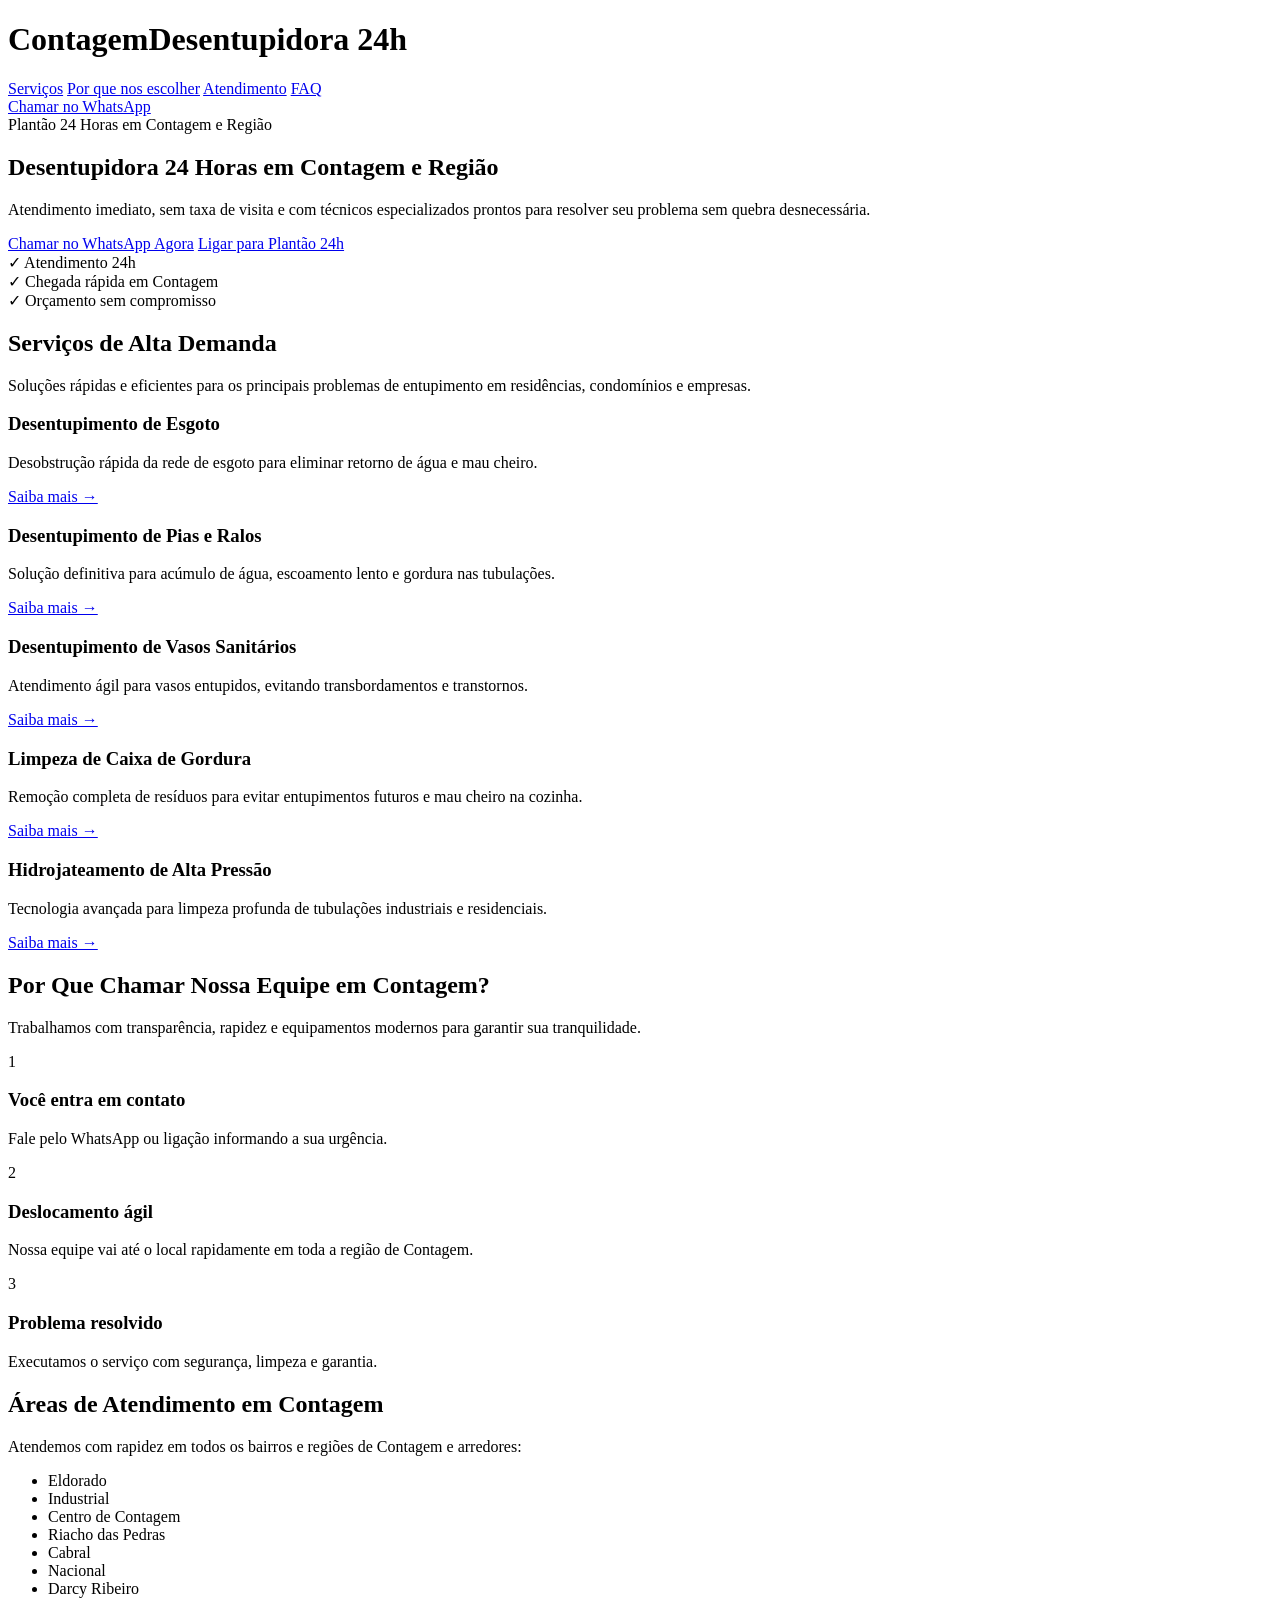
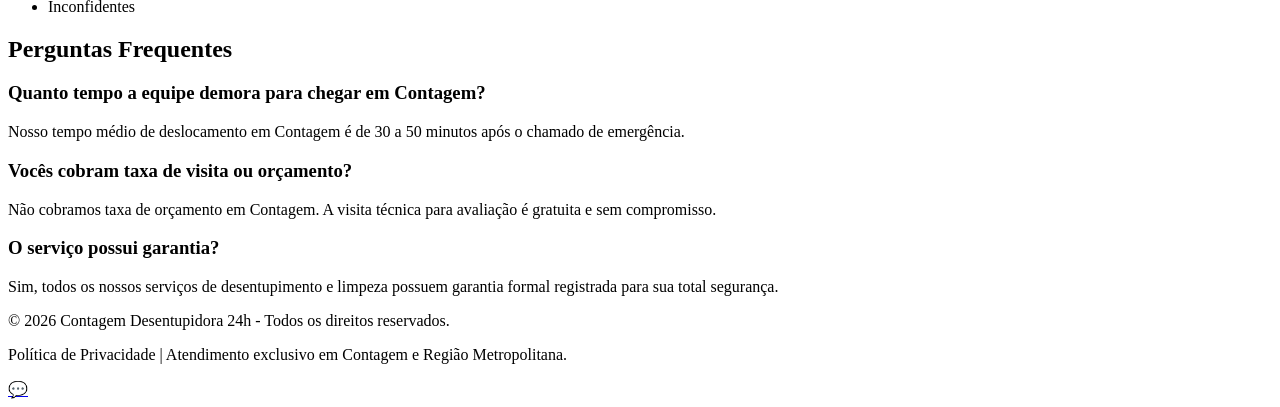
==== commit c5cfe49f: "Rename Index.html to index.html" ====
--- a/index.html
+++ b/index.html
@@ -1,1179 +1,177 @@
-<!doctype html>
-<html lang="pt-BR">
-  <head>
-    <meta charset="UTF-8" />
-    <meta name="viewport" content="width=device-width, initial-scale=1.0" />
-    <title>Desentupidora em Contagem MG | Atendimento Ágil e Agendamento no WhatsApp</title>
-    <meta name="description" content="Desentupidora em Contagem e região com atendimento rápido e agendamento de horário. Desentupimento de esgoto, pias, ralos, vasos, caixa de gordura e hidrojateamento sem quebrar pisos. Fale no WhatsApp!" />
-    
-    <!-- Geo Meta Tags para SEO Local em Contagem - MG -->
-    <meta name="geo.region" content="BR-MG" />
-    <meta name="geo.placename" content="Contagem" />
-    <meta name="geo.position" content="-19.9386;-44.0538" />
-    <meta name="ICBM" content="-19.9386, -44.0538" />
-    <meta name="robots" content="index, follow" />
-
-    <!-- Open Graph / Facebook -->
-    <meta property="og:type" content="website" />
-    <meta property="og:locale" content="pt_BR" />
-    <meta property="og:site_name" content="Desentupidora Contagem" />
-    <meta property="og:title" content="Desentupidora em Contagem MG | Atendimento Rápido e Agendamento Flexível" />
-    <meta property="og:description" content="Serviço especializado de desentupimento em Contagem. Esgotos, pias, ralos, vasos sanitários e caixa de gordura. Chame no WhatsApp ou agende seu horário." />
-    
-    <!-- Twitter -->
-    <meta name="twitter:card" content="summary_large_image" />
-    <meta name="twitter:title" content="Desentupidora em Contagem MG" />
-    <meta name="twitter:description" content="Desentupimento em Contagem e região com facilidade de agendamento. Chame no WhatsApp agora!" />
-
-    <!-- Google Search Console -->
-    <meta name="google-site-verification" content="d4wr9hlKeh0WuqjmcloFgRHsq0F1dmE3XlMwQEr9BVk" />
-
-    <!-- CSS Convencional (Sem Tailwind) -->
-    <link rel="stylesheet" href="src/index.css" />
-
-    <!-- Schema.org Dados Estruturados -->
-    <!-- "telephone": "+55-31-98765-4321", -->
-    <script type="application/ld+json">
-    {
-      "@context": "https://schema.org",
-      "@graph": [
-        {
-          "@type": "Plumber",
-          "@id": "https://desentupidoracontagem.com.br/#empresa",
-          "name": "Desentupidora Contagem",
-          "description": "Desentupidora especializada em Contagem e região com atendimento ágil, técnicos qualificados e agendamento facilitado via WhatsApp.",
-          "priceRange": "$$",
-          
-          "address": {
-            "@type": "PostalAddress",
-            "streetAddress": "Av. João César de Oliveira, 2800, Eldorado",
-            "addressLocality": "Contagem",
-            "addressRegion": "MG",
-            "postalCode": "32310-000",
-            "addressCountry": "BR"
-          },
-          "geo": {
-            "@type": "GeoCoordinates",
-            "latitude": -19.9386,
-            "longitude": -44.0538
-          },
-          "areaServed": [
-            { "@type": "AdministrativeArea", "name": "Contagem" }
-          ]
-        },
-        {
-          "@type": "FAQPage",
-          "@id": "https://desentupidoracontagem.com.br/#faq",
-          "mainEntity": [
-            {
-              "@type": "Question",
-              "name": "Posso agendar um horário para o atendimento no meu imóvel?",
-              "acceptedAnswer": {
-                "@type": "Answer",
-                "text": "Sim! Você pode tanto solicitar atendimento rápido quanto agendar previamente a data e o turno mais conveniente para você (manhã ou tarde)."
-              }
-            },
-            {
-              "@type": "Question",
-              "name": "Quanto tempo a equipe costuma demorar para chegar em Contagem?",
-              "acceptedAnswer": {
-                "@type": "Answer",
-                "text": "Possuímos localização de fácil acesso a todas as regiões de Contagem, garantindo agilidade no deslocamento até o seu endereço."
-              }
-            },
-            {
-              "@type": "Question",
-              "name": "Vocês quebram pisos, paredes ou azulejos para desentupir?",
-              "acceptedAnswer": {
-                "@type": "Answer",
-                "text": "Não! Utilizamos máquinas elétricas desentupidoras rotativas com sondas flexíveis que desobstruem a tubulação diretamente pelas saídas existentes, sem quebrar pisos ou paredes."
-              }
-            },
-            {
-              "@type": "Question",
-              "name": "Quais são as formas de pagamento aceitas?",
-              "acceptedAnswer": {
-                "@type": "Answer",
-                "text": "Aceitamos PIX, cartões de crédito (com opção de parcelamento), cartões de débito e dinheiro. Para condomínios e empresas, oferecemos faturamento mediante cadastro."
-              }
-            }
-          ]
-        }
-      ]
-    }
-    </script>
-  </head>
-  <body>
-
-    <!-- 1. CABEÇALHO / HEADER -->
-    <header class="site-header">
-      <!-- Barra Superior Informativa -->
-      <div class="top-bar">
-        <div class="container top-bar-content">
-          <div>
-            <span class="top-bar-badge">
-              <span class="top-bar-dot"></span>
-              ATENDIMENTO EM CONTAGEM
-            </span>
-            <span>Atendimento ágil no mesmo dia ou agendamento com hora marcada</span>
-          </div>
-
-          <div>
-            <span style="margin-right: 0.75rem;">📅 Agende o dia e horário ideal</span>
-            <a
-              href="http://tiny.cc/DesentupidoraemCONTAGEM"
-              target="_blank"
-              rel="noopener noreferrer"
-              class="top-bar-link"
-            >
-              💬 Chame no WhatsApp
-            </a>
-          </div>
-        </div>
-      </div>
-
-      <!-- Barra de Navegação Principal -->
-      <nav class="navbar">
-        <div class="container nav-container">
-          <!-- Logo -->
-          <a href="#inicio" class="brand-logo">
-            <div class="logo-icon">💧</div>
-            <div class="logo-text">
-              <span class="logo-name">DESENTUPIDORA <span class="highlight">CONTAGEM</span></span>
-              <span class="logo-sub">Desentupimento e Hidrojateamento</span>
-            </div>
-          </a>
-
-          <!-- Links Desktop -->
-          <div class="nav-menu-desktop">
-            <a href="#servicos" class="nav-link">Serviços</a>
-            <a href="#como-funciona" class="nav-link">Como Funciona</a>
-            <a href="#cobertura" class="nav-link">Bairros Atendidos</a>
-            <a href="#faq" class="nav-link">Dúvidas Frequentes</a>
-          </div>
-
-          <!-- Botão WhatsApp Desktop -->
-          <a
-            href="http://tiny.cc/DesentupidoraemCONTAGEM"
-            target="_blank"
-            rel="noopener noreferrer"
-            class="btn-whatsapp-nav"
-          >
-            💬 Chamar no WhatsApp
-          </a>
-
-          <!-- Ações Mobile -->
-          <div class="mobile-actions">
-            <a
-              href="http://tiny.cc/DesentupidoraemCONTAGEM"
-              target="_blank"
-              rel="noopener noreferrer"
-              class="btn-mobile-whatsapp"
-              aria-label="Abrir WhatsApp"
-            >
-              💬
-            </a>
-            <button
-              id="mobile-menu-btn"
-              type="button"
-              class="btn-mobile-menu"
-              aria-label="Alternar Menu"
-            >
-              ☰
-            </button>
-          </div>
-        </div>
-
-        <!-- Menu Dropdown Mobile -->
-        <div id="mobile-menu" class="nav-menu-mobile hidden">
-          <a href="#servicos" class="mobile-nav-link">Serviços</a>
-          <a href="#como-funciona" class="mobile-nav-link">Como Funciona</a>
-          <a href="#cobertura" class="mobile-nav-link">Bairros Atendidos</a>
-          <a href="#faq" class="mobile-nav-link">Dúvidas Frequentes</a>
-          <a
-            href="http://tiny.cc/DesentupidoraemCONTAGEM"
-            target="_blank"
-            rel="noopener noreferrer"
-            class="btn-mobile-dropdown-cta"
-          >
-            💬 Chamar no WhatsApp (Atendimento ou Agendamento)
-          </a>
-        </div>
-      </nav>
-    </header>
-
-    <main>
-      <!-- 2. SEÇÃO HERO / DESTAQUE -->
-      <section id="inicio" class="hero-section">
-        <div class="container">
-          <!-- Badges superiores -->
-          <div class="hero-badges">
-            <div class="badge-live">
-              <span class="live-dot-pulse"></span>
-              <span>Atendimento em Contagem e Região</span>
-            </div>
-            <div class="badge-schedule">
-              <span>📅 Opção de Agendamento de Horário</span>
-            </div>
-          </div>
-
-          <div class="hero-grid">
-            <!-- Texto Principal -->
-            <div>
-              <h1 class="hero-title">
-                Desentupidora em <span class="text-amber">Contagem</span> e Região
-              </h1>
-
-              <p class="hero-desc">
-                Solução ágil e limpa para desentupimento de esgotos, ralos, pias, vasos sanitários e caixas de gordura <span class="underline-accent">sem quebrar pisos ou paredes</span>. Solicite atendimento rápido ou <strong>agende o melhor dia e horário</strong> diretamente pelo WhatsApp!
-              </p>
-
-              <!-- Botão Hero WhatsApp -->
-              <div class="hero-cta-wrap">
-                <a
-                  href="http://tiny.cc/EsgotoemCONTAGEM"
-                  target="_blank"
-                  rel="noopener noreferrer"
-                  id="hero-whatsapp-btn"
-                  class="btn-hero-whatsapp"
-                >
-                  <div class="btn-hero-icon">💬</div>
-                  <div class="btn-hero-text">
-                    <span class="btn-hero-sub">Atendimento Rápido ou Agendamento</span>
-                    <span class="btn-hero-main">Chamar no WhatsApp</span>
-                  </div>
-                </a>
-              </div>
-
-              <!-- Garantias Secundárias -->
-              <div class="hero-check-list">
-                <span class="hero-check-item">
-                  <span class="check-icon">✓</span>
-                  Residências, condomínios, empresas e indústrias
-                </span>
-                <span class="hero-check-item">
-                  <span class="check-icon">✓</span>
-                  Pagamento facilitado no PIX ou cartão
-                </span>
-              </div>
-            </div>
-
-            <!-- Painel Lateral de Status -->
-            <div>
-              <div class="hero-status-card">
-                <div class="status-card-header">
-                  <div class="status-indicator">
-                    <span class="status-dot-green"></span>
-                    <span>Central Contagem</span>
-                  </div>
-                  <span class="status-badge-live">DISPONÍVEL</span>
-                </div>
-
-                <div class="status-info-list">
-                  <div class="status-info-item">
-                    <span class="status-info-icon" style="color: var(--color-amber-400);">📍</span>
-                    <div>
-                      <span class="status-info-label">Localização em Contagem:</span>
-                      <span class="status-info-val">Fácil acesso a todas as regiões da cidade</span>
-                    </div>
-                  </div>
-
-                  <div class="status-info-item">
-                    <span class="status-info-icon" style="color: var(--color-amber-400);">📅</span>
-                    <div>
-                      <span class="status-info-label">Agendamento de Horário:</span>
-                      <span class="status-info-val">Turnos pela manhã ou tarde no seu endereço</span>
-                    </div>
-                  </div>
-
-                  <div class="status-info-item">
-                    <span class="status-info-icon" style="color: var(--color-amber-400);">🔧</span>
-                    <div>
-                      <span class="status-info-label">Método de Trabalho:</span>
-                      <span class="status-info-val">Máquinas rotativas sem quebrar pisos</span>
-                    </div>
-                  </div>
-
-                  <div class="status-info-item">
-                    <span class="status-info-icon" style="color: var(--color-emerald-400);">🛡️</span>
-                    <div>
-                      <span class="status-info-label">Atendimento Transparente:</span>
-                      <span class="status-info-val">Orçamento claro e prévio antes da execução</span>
-                    </div>
-                  </div>
-                </div>
-
-                <div class="status-card-footer">
-                  <a
-                    href="http://tiny.cc/DesentupidoraemCONTAGEM"
-                    target="_blank"
-                    rel="noopener noreferrer"
-                    class="btn-card-whatsapp"
-                  >
-                    💬 Solicitar ou Agendar no WhatsApp
-                  </a>
-                </div>
-              </div>
-            </div>
-          </div>
-
-          <!-- 4 Destaques Rápidos -->
-          <div class="hero-highlights-grid">
-            <div class="highlight-box">
-              <div class="highlight-icon-box icon-amber">📅</div>
-              <div>
-                <h4 class="highlight-title">Agendamento Flexível</h4>
-                <p class="highlight-desc">Escolha o dia e horário ideal</p>
-              </div>
-            </div>
-
-            <div class="highlight-box">
-              <div class="highlight-icon-box icon-emerald">📍</div>
-              <div>
-                <h4 class="highlight-title">Chegada Rápida</h4>
-                <p class="highlight-desc">Fácil acesso em Contagem</p>
-              </div>
-            </div>
-
-            <div class="highlight-box">
-              <div class="highlight-icon-box icon-sky">🔧</div>
-              <div>
-                <h4 class="highlight-title">Sem Quebra-Quebra</h4>
-                <p class="highlight-desc">Maquinário rotativo limpo</p>
-              </div>
-            </div>
-
-            <div class="highlight-box">
-              <div class="highlight-icon-box icon-purple">🛡️</div>
-              <div>
-                <h4 class="highlight-title">Equipe Qualificada</h4>
-                <p class="highlight-desc">Profissionais experientes</p>
-              </div>
-            </div>
-          </div>
-        </div>
-      </section>
-
-      <!-- 3. SERVIÇOS ESPECIALIZADOS (5 SERVIÇOS + CARD COM FOTO DO TÉCNICO) -->
-      <section id="servicos" class="services-section">
-        <div class="container">
-          <div class="section-header">
-            <span class="section-tag tag-amber">
-              <span>🔧</span>
-              Serviços Especializados
-            </span>
-            <h2 class="section-title">Desentupimento Profissional em Contagem</h2>
-            <p class="section-desc">
-              Desobstrução rápida, limpa e segura para residências, condomínios, comércios e indústrias, sem quebrar pisos.
-            </p>
-          </div>
-
-          <div class="services-grid">
-            <!-- 1. Esgoto -->
-            <article class="service-card">
-              <div class="service-card-body">
-                <div class="service-card-header">
-                  <div class="service-card-icon icon-bg-red">⚠️</div>
-                  <span class="service-badge">Prioridade</span>
-                </div>
-
-                <div>
-                  <h3 class="service-title">Desentupimento de Esgoto</h3>
-                  <p class="service-sub">Desobstrução de ramais e redes de esgoto residenciais, comerciais e prediais.</p>
-                </div>
-
-                <div class="box-symptom">
-                  <span class="box-symptom-title">Sintoma:</span>
-                  <p class="box-symptom-desc">Mau cheiro e retorno de água suja por ralos ou ralos de quintal.</p>
-                </div>
-
-                <div class="box-solution">
-                  <span class="box-solution-title">Nossa Solução:</span>
-                  <p class="box-solution-desc">Desobstrução mecânica profunda com sondas rotativas que removem o bloqueio sem danificar a tubulação.</p>
-                </div>
-              </div>
-
-              <div class="service-card-footer">
-                <span class="tag-no-break">
-                  <span class="check">✓</span> Sem quebrar nada
-                </span>
-                <a
-                  href="http://tiny.cc/EsgotoemCONTAGEM"
-                  target="_blank"
-                  rel="noopener noreferrer"
-                  class="btn-card-action"
-                >
-                  💬 Chamar WhatsApp
-                </a>
-              </div>
-            </article>
-
-            <!-- 2. Pias e Ralos -->
-            <article class="service-card">
-              <div class="service-card-body">
-                <div class="service-card-header">
-                  <div class="service-card-icon icon-bg-sky">💧</div>
-                  <span class="service-badge">Mais Solicitado</span>
-                </div>
-
-                <div>
-                  <h3 class="service-title">Desentupimento de Pias e Ralos</h3>
-                  <p class="service-sub">Eliminação imediata de água parada na cozinha, banheiros e áreas de serviço.</p>
-                </div>
-
-                <div class="box-symptom">
-                  <span class="box-symptom-title">Sintoma:</span>
-                  <p class="box-symptom-desc">Água que não escoa na cuba da pia ou água acumulada no box durante o banho.</p>
-                </div>
-
-                <div class="box-solution">
-                  <span class="box-solution-title">Nossa Solução:</span>
-                  <p class="box-solution-desc">Raspagem interna cuidadosa de gordura e resíduos, restabelecendo o fluxo original com segurança.</p>
-                </div>
-              </div>
-
-              <div class="service-card-footer">
-                <span class="tag-no-break">
-                  <span class="check">✓</span> Sem quebrar nada
-                </span>
-                <a
-                  href="http://tiny.cc/PiasRalosCONTAGEM"
-                  target="_blank"
-                  rel="noopener noreferrer"
-                  class="btn-card-action"
-                >
-                  💬 Chamar WhatsApp
-                </a>
-              </div>
-            </article>
-
-            <!-- 3. Vasos Sanitários -->
-            <article class="service-card">
-              <div class="service-card-body">
-                <div class="service-card-header">
-                  <div class="service-card-icon icon-bg-amber">🚽</div>
-                  <span class="service-badge">Atendimento Ágil</span>
-                </div>
-
-                <div>
-                  <h3 class="service-title">Desentupimento de Vasos Sanitários</h3>
-                  <p class="service-sub">Desobstrução rápida de vasos sanitários com segurança para a louça.</p>
-                </div>
-
-                <div class="box-symptom">
-                  <span class="box-symptom-title">Sintoma:</span>
-                  <p class="box-symptom-desc">Nível da água subindo ao acionar a descarga, impedindo o uso do banheiro.</p>
-                </div>
-
-                <div class="box-solution">
-                  <span class="box-solution-title">Nossa Solução:</span>
-                  <p class="box-solution-desc">Desobstrução precisa da curva sifônica com ponteiras de proteção que não riscam nem quebram o sanitário.</p>
-                </div>
-              </div>
-
-              <div class="service-card-footer">
-                <span class="tag-no-break">
-                  <span class="check">✓</span> Sem quebrar nada
-                </span>
-                <a
-                  href="http://tiny.cc/VasoSanitCONTAGEM"
-                  target="_blank"
-                  rel="noopener noreferrer"
-                  class="btn-card-action"
-                >
-                  💬 Chamar WhatsApp
-                </a>
-              </div>
-            </article>
-
-            <!-- 4. Caixa de Gordura -->
-            <article class="service-card">
-              <div class="service-card-body">
-                <div class="service-card-header">
-                  <div class="service-card-icon icon-bg-emerald">🗑️</div>
-                  <span class="service-badge">Residencial e Comercial</span>
-                </div>
-
-                <div>
-                  <h3 class="service-title">Limpeza de Caixa de Gordura</h3>
-                  <p class="service-sub">Higienização e desobstrução preventiva ou corretiva.</p>
-                </div>
-
-                <div class="box-symptom">
-                  <span class="box-symptom-title">Sintoma:</span>
-                  <p class="box-symptom-desc">Transbordamento da tampa da caixa de gordura e odores desagradáveis no ambiente.</p>
-                </div>
-
-                <div class="box-solution">
-                  <span class="box-solution-title">Nossa Solução:</span>
-                  <p class="box-solution-desc">Remoção de placas endurecidas e descarte adequado, mantendo o encanamento limpo e desimpedido.</p>
-                </div>
-              </div>
-
-              <div class="service-card-footer">
-                <span class="tag-no-break">
-                  <span class="check">✓</span> Sem quebrar nada
-                </span>
-                <a
-                  href="http://tiny.cc/DesentupidoraemCONTAGEM"
-                  target="_blank"
-                  rel="noopener noreferrer"
-                  class="btn-card-action"
-                >
-                  💬 Chamar WhatsApp
-                </a>
-              </div>
-            </article>
-
-            <!-- 5. Hidrojateamento -->
-            <article class="service-card">
-              <div class="service-card-body">
-                <div class="service-card-header">
-                  <div class="service-card-icon icon-bg-blue">⚡</div>
-                  <span class="service-badge">Grandes Redes</span>
-                </div>
-
-                <div>
-                  <h3 class="service-title">Hidrojateamento de Alta Pressão</h3>
-                  <p class="service-sub">Limpeza profunda de redes e galerias com jato pressurizado de água.</p>
-                </div>
-
-                <div class="box-symptom">
-                  <span class="box-symptom-title">Sintoma:</span>
-                  <p class="box-symptom-desc">Obstruções severas em condomínios, comércios e redes de maior diâmetro.</p>
-                </div>
-
-                <div class="box-solution">
-                  <span class="box-solution-title">Nossa Solução:</span>
-                  <p class="box-solution-desc">Lavagem interna de alta pressão que desincrusta totalmente as paredes da tubulação.</p>
-                </div>
-              </div>
-
-              <div class="service-card-footer">
-                <span class="tag-no-break">
-                  <span class="check">✓</span> Sem quebrar nada
-                </span>
-                <a
-                  href="http://tiny.cc/EsgotoemCONTAGEM"
-                  target="_blank"
-                  rel="noopener noreferrer"
-                  class="btn-card-action"
-                >
-                  💬 Chamar WhatsApp
-                </a>
-              </div>
-            </article>
-
-            <!-- 6. Card CTA com Foto do Técnico -->
-            <div class="card-cta-tecnico">
-              <div class="card-tecnico-media">
-                <img
-                  src="src/assets/images/tecnico_em_servico_1788553005356.jpg"
-                  alt="Técnico profissional em serviço de desentupimento em Contagem"
-                  loading="lazy"
-                  class="card-tecnico-img"
-                />
-                <div class="media-gradient-overlay"></div>
-                <div class="media-badge-tag">
-                  <span>✨ Equipe no Local</span>
-                </div>
-              </div>
-
-              <div class="card-tecnico-content">
-                <div>
-                  <h3 class="card-tecnico-title">
-                    Precisa de Atendimento ou Agendamento?
-                  </h3>
-                  <p class="card-tecnico-desc">
-                    Converse diretamente conosco no WhatsApp. Você pode solicitar visita rápida ou marcar o dia e período mais conveniente para o seu endereço em Contagem.
-                  </p>
-
-                  <div class="tecnico-tags-list">
-                    <span class="tecnico-pill">📅 Horário flexível</span>
-                    <span class="tecnico-pill">✓ Sem quebrar pisos</span>
-                  </div>
-                </div>
-
-                <div>
-                  <a
-                    href="http://tiny.cc/DesentupidoraemCONTAGEM"
-                    target="_blank"
-                    rel="noopener noreferrer"
-                    class="btn-tecnico-whatsapp"
-                  >
-                    💬 Agendar ou Chamar no WhatsApp
-                  </a>
-                </div>
-              </div>
-            </div>
-          </div>
-
-          <!-- Faixa Inferior de Tubulações -->
-          <div class="pipes-banner">
-            <div class="pipes-banner-text">
-              <h4 class="pipes-banner-title">
-                Atendimento em qualquer tipo de tubulação
-              </h4>
-              <p class="pipes-banner-desc">
-                Colunas prediais, galerias pluviais, calhas e caixas de gordura residenciais e comerciais.
-              </p>
-            </div>
-
-            <a
-              href="http://tiny.cc/DesentupidoraemCONTAGEM"
-              target="_blank"
-              rel="noopener noreferrer"
-              class="btn-pipes-whatsapp"
-            >
-              💬 Falar no WhatsApp
-            </a>
-          </div>
-        </div>
-      </section>
-
-      <!-- 4. COMO FUNCIONA O ATENDIMENTO -->
-      <section id="como-funciona" class="process-section">
-        <div class="container">
-          <div class="section-header">
-            <span class="section-tag tag-amber">
-              <span>⏱️</span>
-              Processo Simples e Transparente
-            </span>
-            <h2 class="section-title">Como Funciona o Atendimento em Contagem</h2>
-            <p class="section-desc">
-              Do primeiro contato à conclusão do serviço no seu imóvel: atendimento direto, flexibilidade de horários e transparência.
-            </p>
-          </div>
-
-          <div class="process-grid">
-            <!-- Passo 1 -->
-            <div class="process-card">
-              <div>
-                <div class="process-card-header">
-                  <span class="process-num">01</span>
-                  <span class="process-badge">Resposta Rápida</span>
-                </div>
-                <h3 class="process-title">Contato pelo WhatsApp</h3>
-                <p class="process-desc">Envie uma mensagem informando seu bairro em Contagem e o tipo de problema para combinarmos o atendimento.</p>
-              </div>
-              <div class="process-card-footer">
-                <span>✓</span> Etapa 1 de 4
-              </div>
-            </div>
-
-            <!-- Passo 2 -->
-            <div class="process-card">
-              <div>
-                <div class="process-card-header">
-                  <span class="process-num">02</span>
-                  <span class="process-badge">Horário Flexível</span>
-                </div>
-                <h3 class="process-title">Atendimento Rápido ou Agendamento</h3>
-                <p class="process-desc">Você escolhe: solicite atendimento ágil para o mesmo dia ou agende o melhor dia e período (manhã ou tarde).</p>
-              </div>
-              <div class="process-card-footer">
-                <span>✓</span> Etapa 2 de 4
-              </div>
-            </div>
-
-            <!-- Passo 3 -->
-            <div class="process-card">
-              <div>
-                <div class="process-card-header">
-                  <span class="process-num">03</span>
-                  <span class="process-badge">Orçamento Transparente</span>
-                </div>
-                <h3 class="process-title">Avaliação no Local e Orçamento Claro</h3>
-                <p class="process-desc">O técnico avalia o ponto exato da obstrução no imóvel e apresenta o orçamento transparente antes da execução.</p>
-              </div>
-              <div class="process-card-footer">
-                <span>✓</span> Etapa 3 de 4
-              </div>
-            </div>
-
-            <!-- Passo 4 -->
-            <div class="process-card">
-              <div>
-                <div class="process-card-header">
-                  <span class="process-num">04</span>
-                  <span class="process-badge">Sem Quebrar Pisos</span>
-                </div>
-                <h3 class="process-title">Execução Limpa sem Quebra-Quebra</h3>
-                <p class="process-desc">Realizamos o desentupimento com equipamentos modernos, testamos o fluxo de água e deixamos o ambiente limpo.</p>
-              </div>
-              <div class="process-card-footer">
-                <span>✓</span> Etapa 4 de 4
-              </div>
-            </div>
-          </div>
-
-          <!-- Banner de CTA -->
-          <div class="process-cta-banner">
-            <div class="process-banner-text">
-              <h4 class="process-banner-title">
-                📅 Agende com facilidade ou solicite atendimento rápido
-              </h4>
-              <p class="process-banner-desc">
-                Nossa equipe atende residências, condomínios e comércios em todas as regiões de Contagem.
-              </p>
-            </div>
-
-            <a
-              href="http://tiny.cc/DesentupidoraemCONTAGEM"
-              target="_blank"
-              rel="noopener noreferrer"
-              class="btn-process-banner"
-            >
-              💬 Chamar no WhatsApp
-            </a>
-          </div>
-        </div>
-      </section>
-
-      <!-- 5. COBERTURA EM TODOS OS BAIRROS DE CONTAGEM -->
-      <section id="cobertura" class="coverage-section">
-        <div class="container">
-          <div class="section-header">
-            <span class="section-tag tag-emerald">
-              <span>📍</span>
-              Atendimento Local em Contagem
-            </span>
-            <h2 class="section-title">Cobertura Completa em Todos os Bairros de Contagem e Região</h2>
-            <p class="section-desc">
-              Localização de fácil acesso a todas as regiões de Contagem, para atender seu chamado no menor tempo possível, sem cobrar taxa de deslocamento ou visita.
-            </p>
-          </div>
-
-          <div class="coverage-grid">
-            <!-- 1. Eldorado -->
-            <div class="coverage-card">
-              <div>
-                <div class="coverage-card-header">
-                  <span style="color: var(--color-amber-500); font-weight: bold;">🧭</span>
-                  <h3 class="coverage-region-title">Região Eldorado</h3>
-                </div>
-                <ul class="neighborhood-list">
-                  <li class="neighborhood-item"><span class="dot-green"></span>Eldorado</li>
-                  <li class="neighborhood-item"><span class="dot-green"></span>Novo Eldorado</li>
-                  <li class="neighborhood-item"><span class="dot-green"></span>Parque São João</li>
-                  <li class="neighborhood-item"><span class="dot-green"></span>Jardim Eldorado</li>
-                  <li class="neighborhood-item"><span class="dot-green"></span>Glória</li>
-                  <li class="neighborhood-item"><span class="dot-green"></span>Cidade Jardim Eldorado</li>
-                </ul>
-              </div>
-              <div class="coverage-card-footer">
-                <span>Atendimento ágil</span>
-                <span class="text-no-fee">Sem taxa de deslocamento</span>
-              </div>
-            </div>
-
-            <!-- 2. Industrial & Cinco -->
-            <div class="coverage-card">
-              <div>
-                <div class="coverage-card-header">
-                  <span style="color: var(--color-amber-500); font-weight: bold;">🧭</span>
-                  <h3 class="coverage-region-title">Região Industrial & Cinco</h3>
-                </div>
-                <ul class="neighborhood-list">
-                  <li class="neighborhood-item"><span class="dot-green"></span>Industrial</li>
-                  <li class="neighborhood-item"><span class="dot-green"></span>Distrito Industrial Cinco</li>
-                  <li class="neighborhood-item"><span class="dot-green"></span>Cincão</li>
-                  <li class="neighborhood-item"><span class="dot-green"></span>Inconfidentes</li>
-                  <li class="neighborhood-item"><span class="dot-green"></span>Jardim Industrial</li>
-                  <li class="neighborhood-item"><span class="dot-green"></span>Amazonas</li>
-                </ul>
-              </div>
-              <div class="coverage-card-footer">
-                <span>Atendimento ágil</span>
-                <span class="text-no-fee">Sem taxa de deslocamento</span>
-              </div>
-            </div>
-
-            <!-- 3. Centro (Sede) -->
-            <div class="coverage-card">
-              <div>
-                <div class="coverage-card-header">
-                  <span style="color: var(--color-amber-500); font-weight: bold;">🧭</span>
-                  <h3 class="coverage-region-title">Região Sede (Centro)</h3>
-                </div>
-                <ul class="neighborhood-list">
-                  <li class="neighborhood-item"><span class="dot-green"></span>Centro de Contagem</li>
-                  <li class="neighborhood-item"><span class="dot-green"></span>Fonte Grande</li>
-                  <li class="neighborhood-item"><span class="dot-green"></span>Bernardo Monteiro</li>
-                  <li class="neighborhood-item"><span class="dot-green"></span>Arcádia</li>
-                  <li class="neighborhood-item"><span class="dot-green"></span>Alvorada</li>
-                  <li class="neighborhood-item"><span class="dot-green"></span>Praia / N. Sra. do Carmo</li>
-                </ul>
-              </div>
-              <div class="coverage-card-footer">
-                <span>Atendimento ágil</span>
-                <span class="text-no-fee">Sem taxa de deslocamento</span>
-              </div>
-            </div>
-
-            <!-- 4. Riacho -->
-            <div class="coverage-card">
-              <div>
-                <div class="coverage-card-header">
-                  <span style="color: var(--color-amber-500); font-weight: bold;">🧭</span>
-                  <h3 class="coverage-region-title">Região Riacho & Darcy Ribeiro</h3>
-                </div>
-                <ul class="neighborhood-list">
-                  <li class="neighborhood-item"><span class="dot-green"></span>Riacho das Pedras</li>
-                  <li class="neighborhood-item"><span class="dot-green"></span>Jardim Riacho das Pedras</li>
-                  <li class="neighborhood-item"><span class="dot-green"></span>Darcy Ribeiro</li>
-                  <li class="neighborhood-item"><span class="dot-green"></span>Monte Castelo</li>
-                  <li class="neighborhood-item"><span class="dot-green"></span>Vera Cruz</li>
-                </ul>
-              </div>
-              <div class="coverage-card-footer">
-                <span>Atendimento ágil</span>
-                <span class="text-no-fee">Sem taxa de deslocamento</span>
-              </div>
-            </div>
-
-            <!-- 5. Ressaca & Cabral -->
-            <div class="coverage-card">
-              <div>
-                <div class="coverage-card-header">
-                  <span style="color: var(--color-amber-500); font-weight: bold;">🧭</span>
-                  <h3 class="coverage-region-title">Região Ressaca & Cabral</h3>
-                </div>
-                <ul class="neighborhood-list">
-                  <li class="neighborhood-item"><span class="dot-green"></span>Cabral</li>
-                  <li class="neighborhood-item"><span class="dot-green"></span>Arpoador</li>
-                  <li class="neighborhood-item"><span class="dot-green"></span>São Joaquim</li>
-                  <li class="neighborhood-item"><span class="dot-green"></span>Morada Nova</li>
-                  <li class="neighborhood-item"><span class="dot-green"></span>Jardim Laguna</li>
-                  <li class="neighborhood-item"><span class="dot-green"></span>Braúnas / Oitis</li>
-                </ul>
-              </div>
-              <div class="coverage-card-footer">
-                <span>Atendimento ágil</span>
-                <span class="text-no-fee">Sem taxa de deslocamento</span>
-              </div>
-            </div>
-
-            <!-- 6. Nacional & Petrolândia -->
-            <div class="coverage-card">
-              <div>
-                <div class="coverage-card-header">
-                  <span style="color: var(--color-amber-500); font-weight: bold;">🧭</span>
-                  <h3 class="coverage-region-title">Região Nacional & Petrolândia</h3>
-                </div>
-                <ul class="neighborhood-list">
-                  <li class="neighborhood-item"><span class="dot-green"></span>Nacional</li>
-                  <li class="neighborhood-item"><span class="dot-green"></span>Bom Jesus</li>
-                  <li class="neighborhood-item"><span class="dot-green"></span>Petrolândia</li>
-                  <li class="neighborhood-item"><span class="dot-green"></span>Nova Contagem</li>
-                  <li class="neighborhood-item"><span class="dot-green"></span>Retiro / Chácaras Cotia</li>
-                  <li class="neighborhood-item"><span class="dot-green"></span>Vargem das Flores</li>
-                </ul>
-              </div>
-              <div class="coverage-card-footer">
-                <span>Atendimento ágil</span>
-                <span class="text-no-fee">Sem taxa de deslocamento</span>
-              </div>
-            </div>
-          </div>
-
-          <div class="coverage-extra-cta">
-            <p class="coverage-extra-text">
-              Não encontrou seu bairro listado acima? Atendemos todas as regiões e proximidades de Contagem.
-            </p>
-            <a
-              href="http://tiny.cc/DesentupidoraemCONTAGEM"
-              target="_blank"
-              rel="noopener noreferrer"
-              class="btn-coverage-whatsapp"
-            >
-              💬 Consultar ou Agendar pelo WhatsApp
-            </a>
-          </div>
-        </div>
-      </section>
-
-      <!-- 6. PERGUNTAS FREQUENTES (FAQ COM DETAILS NATIVO DO HTML) -->
-      <section id="faq" class="faq-section">
-        <div class="container faq-wrapper">
-          <div class="section-header">
-            <span class="section-tag tag-amber">
-              <span>❓</span>
-              Perguntas Frequentes
-            </span>
-            <h2 class="section-title">Dúvidas Frequentes sobre Nossos Serviços em Contagem</h2>
-            <p class="section-desc">
-              Respostas transparentes sobre funcionamento, métodos e agendamento de horários.
-            </p>
-          </div>
-
-          <!-- Accordion com tag nativa HTML5 details -->
-          <div class="faq-list">
-            <details class="faq-item" open>
-              <summary class="faq-summary">
-                <span>Posso agendar um horário para o atendimento no meu imóvel?</span>
-                <span class="faq-icon-toggle">▼</span>
-              </summary>
-              <div class="faq-body">
-                <p>Sim! Você pode tanto solicitar atendimento rápido para o mesmo dia quanto agendar previamente a data e o turno mais conveniente para você (manhã ou tarde), facilitando sua rotina em casa ou no trabalho.</p>
-              </div>
-            </details>
-
-            <details class="faq-item" open>
-              <summary class="faq-summary">
-                <span>Quanto tempo a equipe costuma demorar para chegar em Contagem?</span>
-                <span class="faq-icon-toggle">▼</span>
-              </summary>
-              <div class="faq-body">
-                <p>Possuímos localização de fácil acesso a todas as regiões de Contagem (próximas ao Eldorado, Industrial, Centro e Ressaca), garantindo agilidade no deslocamento até o seu endereço.</p>
-              </div>
-            </details>
-
-            <details class="faq-item">
-              <summary class="faq-summary">
-                <span>Vocês quebram pisos, azulejos ou paredes para desentupir?</span>
-                <span class="faq-icon-toggle">▼</span>
-              </summary>
-              <div class="faq-body">
-                <p>Não! Trabalhamos com máquinas desentupidoras rotativas com cabos espirais flexíveis e hidrojateamento que atuam internamente pelos próprios canos e ralos, sem necessidade de reformas ou quebra-quebra.</p>
-              </div>
-            </details>
-
-            <details class="faq-item">
-              <summary class="faq-summary">
-                <span>Como faço para solicitar atendimento ou tirar dúvidas?</span>
-                <span class="faq-icon-toggle">▼</span>
-              </summary>
-              <div class="faq-body">
-                <p>Basta clicar em qualquer botão de WhatsApp nesta página. Nosso canal direto no WhatsApp atende prontamente para entender seu caso e definir o horário ideal.</p>
-              </div>
-            </details>
-
-            <details class="faq-item">
-              <summary class="faq-summary">
-                <span>Quais são as formas de pagamento aceitas?</span>
-                <span class="faq-icon-toggle">▼</span>
-              </summary>
-              <div class="faq-body">
-                <p>Aceitamos PIX, cartões de crédito (com possibilidade de parcelamento), cartões de débito e dinheiro. Para condomínios e empresas, oferecemos faturamento mediante cadastro.</p>
-              </div>
-            </details>
-          </div>
-
-          <!-- Caixa de Dúvidas Diretas -->
-          <div class="faq-contact-card">
-            <div class="faq-contact-icon">💬</div>
-            <h3 class="faq-contact-title">
-              Ainda ficou com alguma dúvida sobre o seu encanamento?
-            </h3>
-            <p class="faq-contact-desc">
-              Fale diretamente conosco no WhatsApp para esclarecer dúvidas sobre o seu caso ou agendar a data e o horário mais conveniente.
-            </p>
-
-            <a
-              href="http://tiny.cc/DesentupidoraemCONTAGEM"
-              target="_blank"
-              rel="noopener noreferrer"
-              class="btn-faq-whatsapp"
-            >
-              💬 Tirar Dúvida no WhatsApp
-            </a>
-          </div>
-        </div>
-      </section>
-    </main>
-
-    <!-- 7. RODAPÉ / FOOTER -->
-    <footer class="site-footer">
-      <div class="container">
-        <div class="footer-grid">
-          <!-- Coluna 1: Marca & Resumo -->
-          <div class="footer-col">
-            <div class="brand-logo">
-              <div class="logo-icon">💧</div>
-              <div class="logo-text">
-                <span class="logo-name">DESENTUPIDORA <span class="highlight">CONTAGEM</span></span>
-                <span class="logo-sub">Desentupimento e Hidrojateamento</span>
-              </div>
-            </div>
-
-            <p class="footer-desc">
-              Especialistas em desobstrução de esgoto, pias, ralos, vasos sanitários e caixas de gordura em Contagem e região. Atendimento ágil e opção de agendamento de horário com pontualidade.
-            </p>
-
-            <div class="footer-badges">
-              <span class="footer-badge">📅 Agendamento Flexível</span>
-              <span class="footer-badge">✓ Sem Quebrar Pisos</span>
-            </div>
-          </div>
-
-          <!-- Coluna 2: Navegação Rápida -->
-          <div class="footer-col">
-            <h4 class="footer-col-title">Navegação Rápida</h4>
-            <ul class="footer-nav-list">
-              <li><a href="#servicos" class="footer-nav-link">Serviços de Desentupimento</a></li>
-              <li><a href="#como-funciona" class="footer-nav-link">Como Funciona o Atendimento</a></li>
-              <li><a href="#cobertura" class="footer-nav-link">Bairros Atendidos em Contagem</a></li>
-              <li><a href="#faq" class="footer-nav-link">Perguntas Frequentes (FAQ)</a></li>
-              <li>
-                <button type="button" id="open-privacy-btn" class="btn-open-privacy">
-                  Política de Privacidade (LGPD)
-                </button>
-              </li>
-            </ul>
-          </div>
-
-          <!-- Coluna 3: Canais de Atendimento -->
-          <div class="footer-col">
-            <h4 class="footer-col-title">Canais de Atendimento</h4>
-
-            <address class="footer-address">
-              
-             <!--           
-              <div class="address-item">
-                <span class="address-icon" style="color: var(--color-amber-400);">📍</span>
-                <span><strong>Localização:</strong> Eldorado, Contagem - MG</span>
-              </div>
-            -->
-
-              <div class="address-item">
-                <span class="address-icon" style="color: var(--color-amber-400);">📅</span>
-                <span><strong>Atendimento:</strong> Agendamento prévio ou atendimento ágil no mesmo dia</span>
-              </div>
-
-              <div class="address-item">
-                <span class="address-icon" style="color: var(--color-emerald-400);">💬</span>
-                <div>
-                  <span style="display: block; font-weight: 600;">WhatsApp Direto:</span>
-                  <a
-                    href="http://tiny.cc/DesentupidoraemCONTAGEM"
-                    target="_blank"
-                    rel="noopener noreferrer"
-                    class="whatsapp-contact-link"
-                  >
-                    Clique para conversar
-                  </a>
-                </div>
-              </div>
-            </address>
-          </div>
-        </div>
-
-        <!-- Copyright & Rodapé Inferior -->
-        <div class="footer-bottom">
-          <div class="footer-copy-text">
-            <p>© 2026 Desentupidora Contagem. Todos os direitos reservados.</p>
-            <p style="font-size: 0.6875rem; color: #64748b; margin-top: 0.25rem;">Atendimento técnico especializado em conformidade com as normas sanitárias e ambientais.</p>
-          </div>
-
-          <div class="footer-legal-links">
-            <button type="button" id="open-privacy-btn-2" class="footer-legal-link">
-              Privacidade & LGPD
-            </button>
-            <span>•</span>
-            <a href="#inicio" class="footer-legal-link">
-              Voltar ao Topo ↑
-            </a>
-          </div>
-        </div>
-      </div>
-    </footer>
-
-    <!-- MODAL POLÍTICA DE PRIVACIDADE / LGPD -->
-    <div id="privacy-modal" class="modal-overlay hidden">
-      <div class="modal-box">
-        <button
-          type="button"
-          id="close-privacy-btn"
-          class="modal-close-btn"
-          aria-label="Fechar"
-        >
-          ✕
-        </button>
-
-        <div class="modal-tag">
-          <span>🛡️ Transparência & LGPD</span>
-        </div>
-
-        <h3 class="modal-title">
-          Política de Privacidade e Proteção de Dados (LGPD)
-        </h3>
-
-        <div class="modal-content-body">
-          <p>
-            A <strong>Desentupidora Contagem</strong> valoriza a sua privacidade e segurança. Esta política esclarece como tratamos as informações no âmbito dos atendimentos em Contagem e região, em conformidade com a Lei Geral de Proteção de Dados (Lei nº 13.709/2018 - LGPD).
-          </p>
-
-          <h4>1. Coleta de Informações</h4>
-          <p>
-            Coletamos apenas as informações estritamente necessárias para a prestação do serviço de desentupimento ou agendamento solicitado pelo cliente, tais como: nome, WhatsApp de contato, bairro e endereço de atendimento em Contagem. Esses dados são fornecidos voluntariamente quando você clica em nossos botões de contato.
-          </p>
-
-          <h4>2. Finalidade do Tratamento</h4>
-          <p>As informações são utilizadas exclusivamente para:</p>
-          <ul>
-            <li>Deslocamento da equipe técnica até o endereço solicitado;</li>
-            <li>Agendamento do dia e horário escolhidos para o atendimento;</li>
-            <li>Elaboração do diagnóstico e orçamento prévio transparente;</li>
-            <li>Comunicação sobre o andamento e conclusão do atendimento.</li>
-          </ul>
-
-          <h4>3. Não Compartilhamento</h4>
-          <p>
-            Não comercializamos nem compartilhamos seus dados pessoais com terceiros para fins de marketing ou publicidade. As informações permanecem em sigilo operacional.
-          </p>
-
-          <h4>4. Direitos do Titular</h4>
-          <p>
-            Você tem o direito de solicitar a confirmação, correção ou exclusão de seus dados de nossa base de contatos a qualquer momento, bastando enviar uma solicitação através do nosso WhatsApp oficial.
-          </p>
-        </div>
-
-        <div class="modal-footer">
-          <button
-            type="button"
-            id="close-privacy-btn-2"
-            class="btn-modal-agree"
-          >
-            Entendido e Concordo
-          </button>
-        </div>
-      </div>
-    </div>
-
-    <!-- BOTÕES FLUTUANTES WHATSAPP -->
-    <!-- Desktop Float Button (Bottom Right) -->
-    <div class="floating-whatsapp-wrap">
-      <div id="float-tooltip" class="floating-tooltip">
-        <span style="width: 8px; height: 8px; border-radius: 50%; background-color: var(--color-emerald-400); display: inline-block;"></span>
-        <span>Atendimento ou agendamento em Contagem!</span>
-        <button id="close-tooltip-btn" type="button" class="btn-close-tooltip" aria-label="Fechar">✕</button>
-      </div>
-
-      <a
-        href="http://tiny.cc/DesentupidoraemCONTAGEM"
-        target="_blank"
-        rel="noopener noreferrer"
-        aria-label="Chamar no WhatsApp"
-        class="btn-floating-whatsapp"
-      >
-        💬
-      </a>
-    </div>
-
-    <!-- Mobile Sticky Bottom Bar -->
-    <div class="mobile-sticky-bar">
-      <a
-        href="http://tiny.cc/DesentupidoraemCONTAGEM"
-        target="_blank"
-        rel="noopener noreferrer"
-        class="btn-mobile-sticky"
-      >
-        💬 Chamar no WhatsApp (Atendimento ou Agendamento)
-      </a>
-    </div>
-
-    <!-- Script leve Vanilla JS para interatividades da página -->
-    <script type="module" src="/src/main.ts"></script>
-  </body>
-</html>
+<!DOCTYPE html>
+<html lang="pt-BR">
+<head>
+    <meta charset="UTF-8">
+    <meta name="viewport" content="width=device-width, initial-scale=1.0">
+    <title>Desentupidora Contagem 24h | Atendimento Imediato e Sem Taxa de Visita</title>
+    <meta name="description" content="Desentupidora 24 horas em Contagem e região. Atendimento rápido para esgoto, pias, ralos e vasos sanitários. Orçamento sem compromisso!">
+
+    <!-- Google Search Console -->
+    <meta name="google-site-verification" content="d4wr9hlKeh0WuqjmcloFgRHsq0F1dmE3XlMwQEr9BVk" />    
+    
+    <link rel="stylesheet" href="style.css">
+</head>
+<body>
+
+    <!-- Header / Cabeçalho Fixo -->
+    <header class="header">
+        <div class="container header-container">
+            <div class="logo">
+                <h1>Contagem<span>Desentupidora</span> 24h</h1>
+            </div>
+            <nav class="nav">
+                <a href="#servicos">Serviços</a>
+                <a href="#sobre">Por que nos escolher</a>
+                <a href="#regioes">Atendimento</a>
+                <a href="#faq">FAQ</a>
+            </nav>
+            <div class="header-cta">
+                <a href="http://tiny.cc/DesentupidoraemCONTAGEM" class="btn-whatsapp" target="_blank">
+                    <span>Chamar no WhatsApp</span>
+                </a>
+            </div>
+        </div>
+    </header>
+
+    <!-- Hero Section -->
+    <section class="hero">
+        <div class="container hero-content">
+            <span class="badge">Plantão 24 Horas em Contagem e Região</span>
+            <h1>Desentupidora 24 Horas em Contagem e Região</h1>
+            <p>Atendimento imediato, sem taxa de visita e com técnicos especializados prontos para resolver seu problema sem quebra desnecessária.</p>
+            
+            <div class="hero-buttons">
+                <a href="http://tiny.cc/DesentupidoraemCONTAGEM" class="btn btn-primary" target="_blank">Chamar no WhatsApp Agora</a>
+                <a href="tel:31999999999" class="btn btn-secondary">Ligar para Plantão 24h</a>
+            </div>
+
+            <div class="hero-features">
+                <div class="feature-item">✓ Atendimento 24h</div>
+                <div class="feature-item">✓ Chegada rápida em Contagem</div>
+                <div class="feature-item">✓ Orçamento sem compromisso</div>
+            </div>
+        </div>
+    </section>
+
+    <!-- Seção de Serviços -->
+    <section id="servicos" class="services">
+        <div class="container">
+            <div class="section-title">
+                <h2>Serviços de Alta Demanda</h2>
+                <p>Soluções rápidas e eficientes para os principais problemas de entupimento em residências, condomínios e empresas.</p>
+            </div>
+            
+            <div class="services-grid">
+                <div class="service-card">
+                    <h3>Desentupimento de Esgoto</h3>
+                    <p>Desobstrução rápida da rede de esgoto para eliminar retorno de água e mau cheiro.</p>
+                    <a href="http://tiny.cc/EsgotoemCONTAGEM" class="service-link" target="_blank">Saiba mais &rarr;</a>
+                </div>
+                <div class="service-card">
+                    <h3>Desentupimento de Pias e Ralos</h3>
+                    <p>Solução definitiva para acúmulo de água, escoamento lento e gordura nas tubulações.</p>
+                    <a href="http://tiny.cc/PiasRalosCONTAGEM" class="service-link" target="_blank">Saiba mais &rarr;</a>
+                </div>
+                <div class="service-card">
+                    <h3>Desentupimento de Vasos Sanitários</h3>
+                    <p>Atendimento ágil para vasos entupidos, evitando transbordamentos e transtornos.</p>
+                    <a href="http://tiny.cc/VasoSanitCONTAGEM" class="service-link" target="_blank">Saiba mais &rarr;</a>
+                </div>
+                <div class="service-card">
+                    <h3>Limpeza de Caixa de Gordura</h3>
+                    <p>Remoção completa de resíduos para evitar entupimentos futuros e mau cheiro na cozinha.</p>
+                    <a href="http://tiny.cc/DesentupidoraemCONTAGEM" class="service-link" target="_blank">Saiba mais &rarr;</a>
+                </div>
+                <div class="service-card">
+                    <h3>Hidrojateamento de Alta Pressão</h3>
+                    <p>Tecnologia avançada para limpeza profunda de tubulações industriais e residenciais.</p>
+                    <a href="http://tiny.cc/DesentupidoraemCONTAGEM" class="service-link" target="_blank">Saiba mais &rarr;</a>
+                </div>
+            </div>
+        </div>
+    </section>
+
+    <!-- Seção Por que nos escolher -->
+    <section id="sobre" class="why-us">
+        <div class="container">
+            <div class="section-title">
+                <h2>Por Que Chamar Nossa Equipe em Contagem?</h2>
+                <p>Trabalhamos com transparência, rapidez e equipamentos modernos para garantir sua tranquilidade.</p>
+            </div>
+
+            <div class="steps-grid">
+                <div class="step-card">
+                    <span class="step-number">1</span>
+                    <h3>Você entra em contato</h3>
+                    <p>Fale pelo WhatsApp ou ligação informando a sua urgência.</p>
+                </div>
+                <div class="step-card">
+                    <span class="step-number">2</span>
+                    <h3>Deslocamento ágil</h3>
+                    <p>Nossa equipe vai até o local rapidamente em toda a região de Contagem.</p>
+                </div>
+                <div class="step-card">
+                    <span class="step-number">3</span>
+                    <h3>Problema resolvido</h3>
+                    <p>Executamos o serviço com segurança, limpeza e garantia.</p>
+                </div>
+            </div>
+        </div>
+    </section>
+
+    <!-- Seção de Cobertura Local (SEO) -->
+    <section id="regioes" class="coverage">
+        <div class="container">
+            <h2>Áreas de Atendimento em Contagem</h2>
+            <p>Atendemos com rapidez em todos os bairros e regiões de Contagem e arredores:</p>
+            <ul class="neighborhoods-list">
+                <li>Eldorado</li>
+                <li>Industrial</li>
+                <li>Centro de Contagem</li>
+                <li>Riacho das Pedras</li>
+                <li>Cabral</li>
+                <li>Nacional</li>
+                <li>Darcy Ribeiro</li>
+                <li>Inconfidentes</li>
+            </ul>
+        </div>
+    </section>
+
+    <!-- Seção FAQ -->
+    <section id="faq" class="faq">
+        <div class="container">
+            <div class="section-title">
+                <h2>Perguntas Frequentes</h2>
+            </div>
+            <div class="faq-list">
+                <div class="faq-item">
+                    <h3>Quanto tempo a equipe demora para chegar em Contagem?</h3>
+                    <p>Nosso tempo médio de deslocamento em Contagem é de 30 a 50 minutos após o chamado de emergência.</p>
+                </div>
+                <div class="faq-item">
+                    <h3>Vocês cobram taxa de visita ou orçamento?</h3>
+                    <p>Não cobramos taxa de orçamento em Contagem. A visita técnica para avaliação é gratuita e sem compromisso.</p>
+                </div>
+                <div class="faq-item">
+                    <h3>O serviço possui garantia?</h3>
+                    <p>Sim, todos os nossos serviços de desentupimento e limpeza possuem garantia formal registrada para sua total segurança.</p>
+                </div>
+            </div>
+        </div>
+    </section>
+
+    <!-- Rodapé -->
+    <footer class="footer">
+        <div class="container footer-content">
+            <p>&copy; 2026 Contagem Desentupidora 24h - Todos os direitos reservados.</p>
+            <p class="privacy-notice">Política de Privacidade | Atendimento exclusivo em Contagem e Região Metropolitana.</p>
+        </div>
+    </footer>
+
+    <!-- Botão Flutuante do WhatsApp -->
+    <a href="http://tiny.cc/DesentupidoraemCONTAGEM" class="floating-whatsapp" target="_blank" title="Fale no WhatsApp">
+        💬
+    </a>
+
+</body>
+</html>
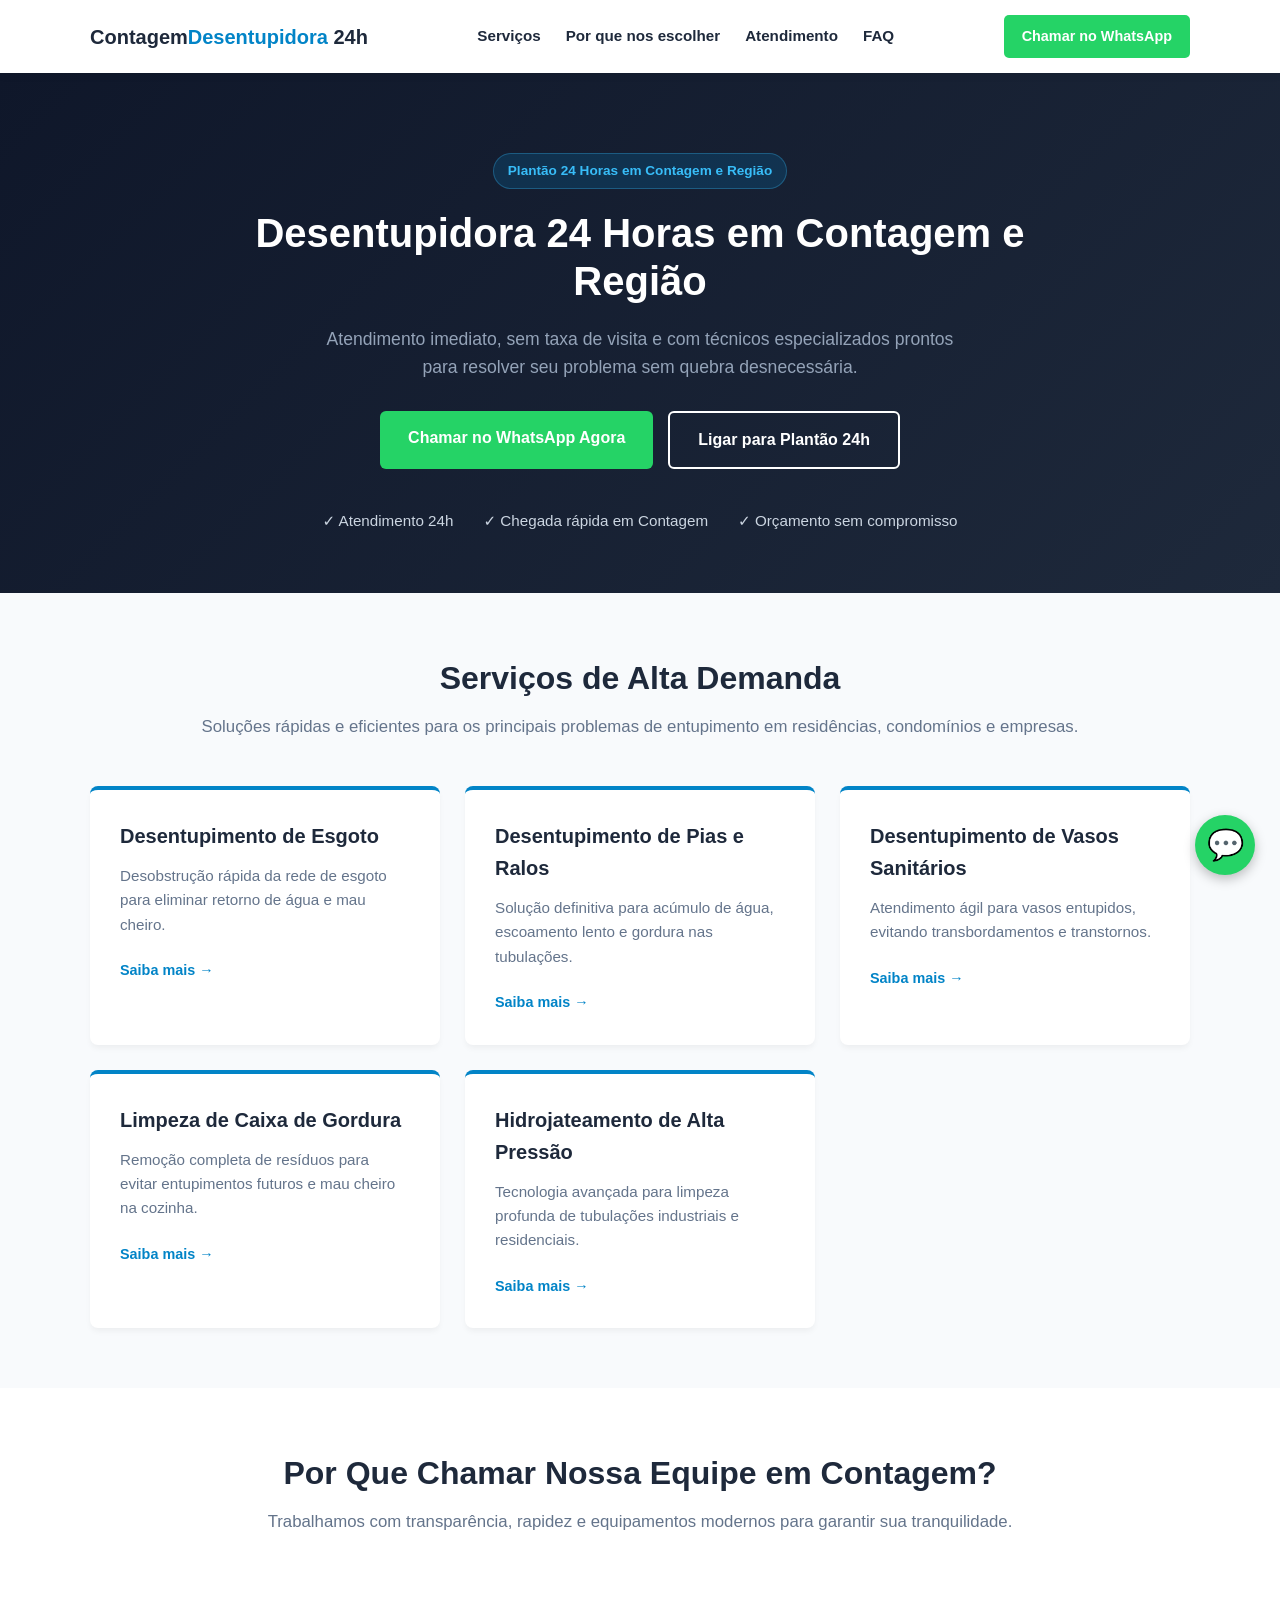
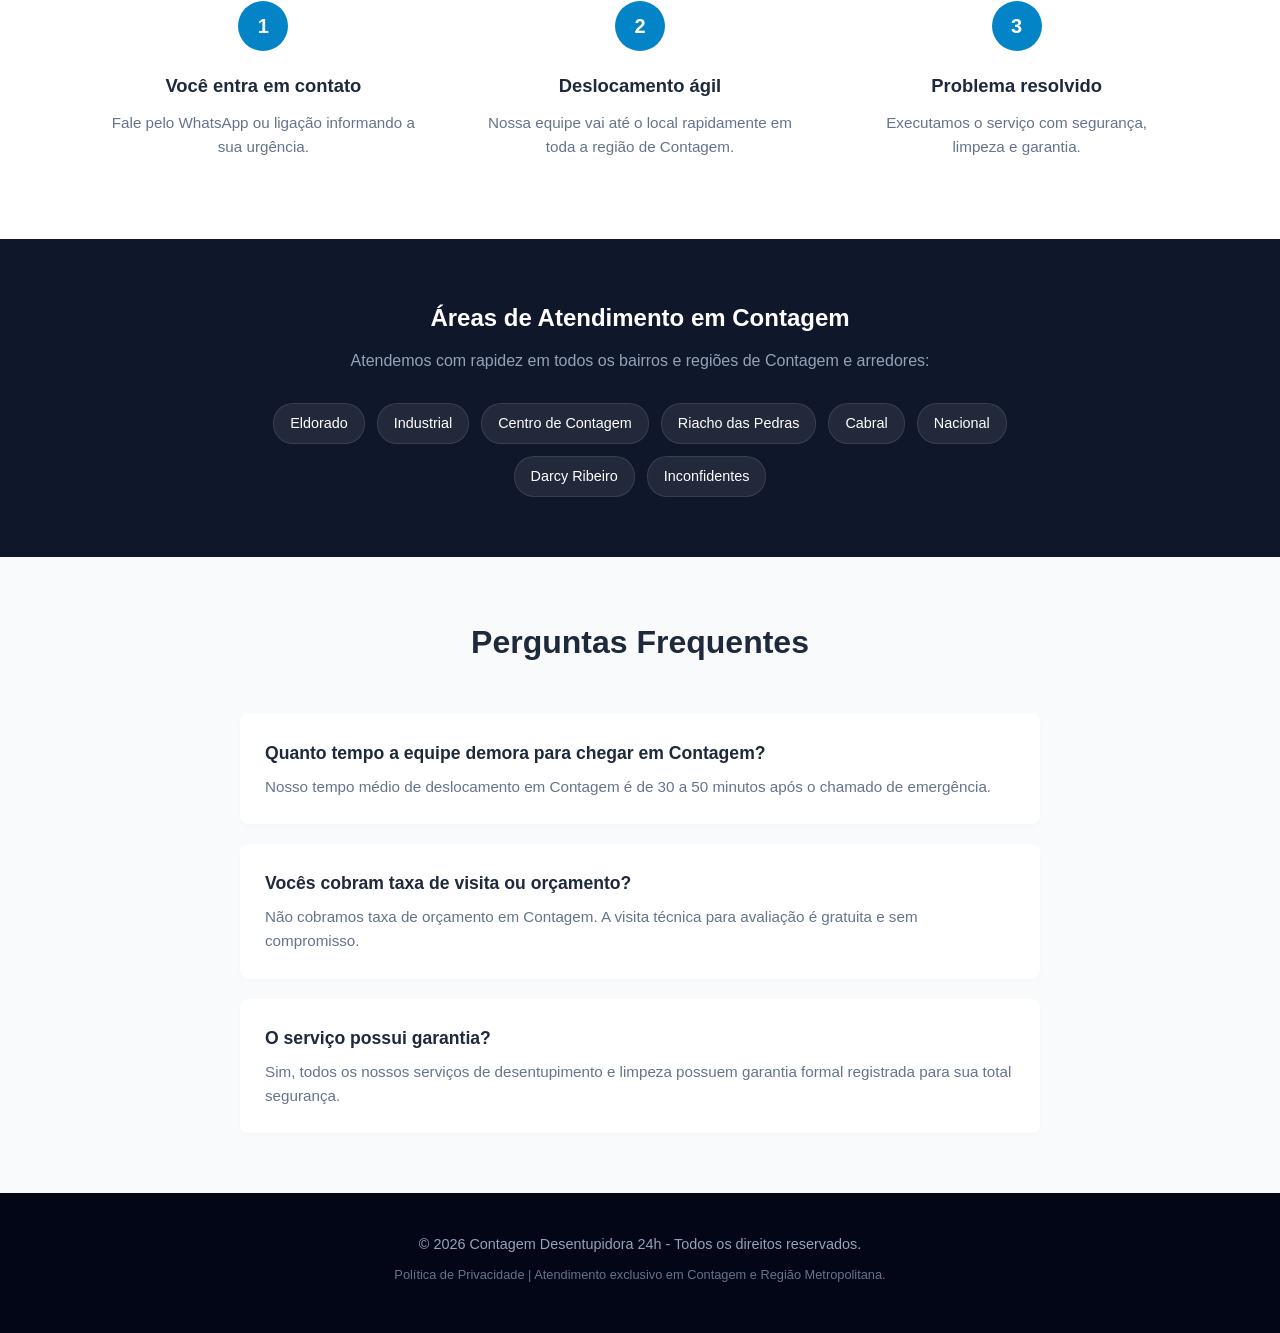
==== commit 776027c2: "Fix HTML encoding issues in index.html" ====
--- a/index.html
+++ b/index.html
@@ -9,7 +9,9 @@
     <!-- Google Search Console -->
     <meta name="google-site-verification" content="d4wr9hlKeh0WuqjmcloFgRHsq0F1dmE3XlMwQEr9BVk" />    
     
-    <link rel="stylesheet" href="style.css">
+    <link rel="stylesheet" href="src/style B.css">
+    <link rel="icon" href="src/assets/images/icone-ralo.png" type="image/x-icon">
+    
 </head>
 <body>
 
--- a/src/style B.css
+++ b/src/style B.css
@@ -0,0 +1,377 @@
+/* Reset e Variáveis */
+* {
+    margin: 0;
+    padding: 0;
+    box-sizing: border-box;
+}
+
+:root {
+    --primary-color: #0284c7;
+    --primary-dark: #0369a1;
+    --accent-color: #25d366;
+    --text-dark: #1e293b;
+    --text-light: #64748b;
+    --bg-light: #f8fafc;
+    --white: #ffffff;
+}
+
+body {
+    font-family: 'Arial', sans-serif, system-ui;
+    color: var(--text-dark);
+    background-color: var(--white);
+    line-height: 1.6;
+}
+
+.container {
+    width: 100%;
+    max-width: 1140px;
+    margin: 0 auto;
+    padding: 0 20px;
+}
+
+/* Header */
+.header {
+    position: sticky;
+    top: 0;
+    background: var(--white);
+    box-shadow: 0 2px 10px rgba(0,0,0,0.05);
+    z-index: 1000;
+    padding: 15px 0;
+}
+
+.header-container {
+    display: flex;
+    justify-content: space-between;
+    align-items: center;
+}
+
+.logo h1 {
+    font-size: 1.25rem;
+    color: var(--text-dark);
+}
+
+.logo span {
+    color: var(--primary-color);
+}
+
+.nav {
+    display: flex;
+    gap: 25px;
+}
+
+.nav a {
+    text-decoration: none;
+    color: var(--text-dark);
+    font-weight: 600;
+    font-size: 0.95rem;
+    transition: color 0.3s;
+}
+
+.nav a:hover {
+    color: var(--primary-color);
+}
+
+.btn-whatsapp {
+    background-color: var(--accent-color);
+    color: var(--white);
+    padding: 10px 18px;
+    border-radius: 5px;
+    text-decoration: none;
+    font-weight: bold;
+    font-size: 0.9rem;
+    display: inline-block;
+    transition: opacity 0.3s;
+}
+
+.btn-whatsapp:hover {
+    opacity: 0.9;
+}
+
+/* Hero Section */
+.hero {
+    background: linear-gradient(135deg, #0f172a 0%, #1e293b 100%);
+    color: var(--white);
+    padding: 80px 0 60px;
+    text-align: center;
+}
+
+.badge {
+    background-color: rgba(2, 132, 199, 0.2);
+    color: #38bdf8;
+    padding: 6px 14px;
+    border-radius: 20px;
+    font-size: 0.85rem;
+    font-weight: bold;
+    display: inline-block;
+    margin-bottom: 20px;
+    border: 1px solid rgba(56, 189, 248, 0.3);
+}
+
+.hero h1 {
+    font-size: 2.5rem;
+    max-width: 800px;
+    margin: 0 auto 20px;
+    line-height: 1.2;
+}
+
+.hero p {
+    font-size: 1.1rem;
+    color: #94a3b8;
+    max-width: 650px;
+    margin: 0 auto 30px;
+}
+
+.hero-buttons {
+    display: flex;
+    justify-content: center;
+    gap: 15px;
+    margin-bottom: 40px;
+    flex-wrap: wrap;
+}
+
+.btn {
+    padding: 14px 28px;
+    border-radius: 6px;
+    font-weight: bold;
+    text-decoration: none;
+    font-size: 1rem;
+    transition: transform 0.2s;
+}
+
+.btn:hover {
+    transform: translateY(-2px);
+}
+
+.btn-primary {
+    background-color: var(--accent-color);
+    color: var(--white);
+}
+
+.btn-secondary {
+    background-color: transparent;
+    color: var(--white);
+    border: 2px solid var(--white);
+}
+
+.hero-features {
+    display: flex;
+    justify-content: center;
+    gap: 30px;
+    flex-wrap: wrap;
+    font-size: 0.95rem;
+    color: #cbd5e1;
+}
+
+/* Seções Gerais */
+section {
+    padding: 60px 0;
+}
+
+.section-title {
+    text-align: center;
+    margin-bottom: 45px;
+}
+
+.section-title h2 {
+    font-size: 2rem;
+    color: var(--text-dark);
+    margin-bottom: 10px;
+}
+
+.section-title p {
+    color: var(--text-light);
+    font-size: 1.05rem;
+}
+
+/* Serviços */
+.services {
+    background-color: var(--bg-light);
+}
+
+.services-grid {
+    display: grid;
+    grid-template-columns: repeat(auto-fit, minmax(300px, 1fr));
+    gap: 25px;
+}
+
+.service-card {
+    background: var(--white);
+    padding: 30px;
+    border-radius: 8px;
+    box-shadow: 0 4px 6px -1px rgba(0,0,0,0.05);
+    border-top: 4px solid var(--primary-color);
+}
+
+.service-card h3 {
+    font-size: 1.25rem;
+    margin-bottom: 12px;
+    color: var(--text-dark);
+}
+
+.service-card p {
+    color: var(--text-light);
+    font-size: 0.95rem;
+    margin-bottom: 20px;
+}
+
+.service-link {
+    color: var(--primary-color);
+    text-decoration: none;
+    font-weight: bold;
+    font-size: 0.9rem;
+}
+
+/* Por que nos escolher (Steps) */
+.steps-grid {
+    display: grid;
+    grid-template-columns: repeat(auto-fit, minmax(280px, 1fr));
+    gap: 30px;
+}
+
+.step-card {
+    text-align: center;
+    padding: 20px;
+}
+
+.step-number {
+    display: inline-block;
+    width: 50px;
+    height: 50px;
+    background-color: var(--primary-color);
+    color: var(--white);
+    font-size: 1.25rem;
+    font-weight: bold;
+    line-height: 50px;
+    border-radius: 50%;
+    margin-bottom: 20px;
+}
+
+.step-card h3 {
+    margin-bottom: 10px;
+    font-size: 1.15rem;
+}
+
+.step-card p {
+    color: var(--text-light);
+    font-size: 0.95rem;
+}
+
+/* Cobertura Local */
+.coverage {
+    background-color: #0f172a;
+    color: var(--white);
+    text-align: center;
+}
+
+.coverage h2 {
+    margin-bottom: 10px;
+}
+
+.coverage p {
+    color: #94a3b8;
+    margin-bottom: 30px;
+}
+
+.neighborhoods-list {
+    display: flex;
+    justify-content: center;
+    flex-wrap: wrap;
+    gap: 12px;
+    list-style: none;
+    max-width: 800px;
+    margin: 0 auto;
+}
+
+.neighborhoods-list li {
+    background: rgba(255, 255, 255, 0.08);
+    padding: 8px 16px;
+    border-radius: 20px;
+    font-size: 0.9rem;
+    border: 1px solid rgba(255, 255, 255, 0.1);
+}
+
+/* FAQ */
+.faq {
+    background-color: var(--bg-light);
+}
+
+.faq-list {
+    max-width: 800px;
+    margin: 0 auto;
+    display: flex;
+    flex-direction: column;
+    gap: 20px;
+}
+
+.faq-item {
+    background: var(--white);
+    padding: 25px;
+    border-radius: 8px;
+    box-shadow: 0 2px 4px rgba(0,0,0,0.02);
+}
+
+.faq-item h3 {
+    font-size: 1.1rem;
+    margin-bottom: 8px;
+    color: var(--text-dark);
+}
+
+.faq-item p {
+    color: var(--text-light);
+    font-size: 0.95rem;
+}
+
+/* Footer */
+.footer {
+    background-color: #020617;
+    color: #94a3b8;
+    padding: 40px 0;
+    text-align: center;
+    font-size: 0.9rem;
+}
+
+.footer-content p {
+    margin-bottom: 8px;
+}
+
+.privacy-notice {
+    font-size: 0.8rem;
+    color: #64748b;
+}
+
+/* Botão Flutuante do WhatsApp */
+.floating-whatsapp {
+    position: fixed;
+    bottom: 25px;
+    right: 25px;
+    background-color: var(--accent-color);
+    color: var(--white);
+    width: 60px;
+    height: 60px;
+    border-radius: 50%;
+    display: flex;
+    align-items: center;
+    justify-content: center;
+    font-size: 30px;
+    box-shadow: 0 4px 12px rgba(0,0,0,0.25);
+    z-index: 999;
+    text-decoration: none;
+    transition: transform 0.3s;
+}
+
+.floating-whatsapp:hover {
+    transform: scale(1.1);
+}
+
+/* Responsividade Mobile */
+@media (max-width: 768px) {
+    .nav {
+        display: none;
+    }
+    .hero h1 {
+        font-size: 1.8rem;
+    }
+    .hero p {
+        font-size: 1rem;
+    }
+}
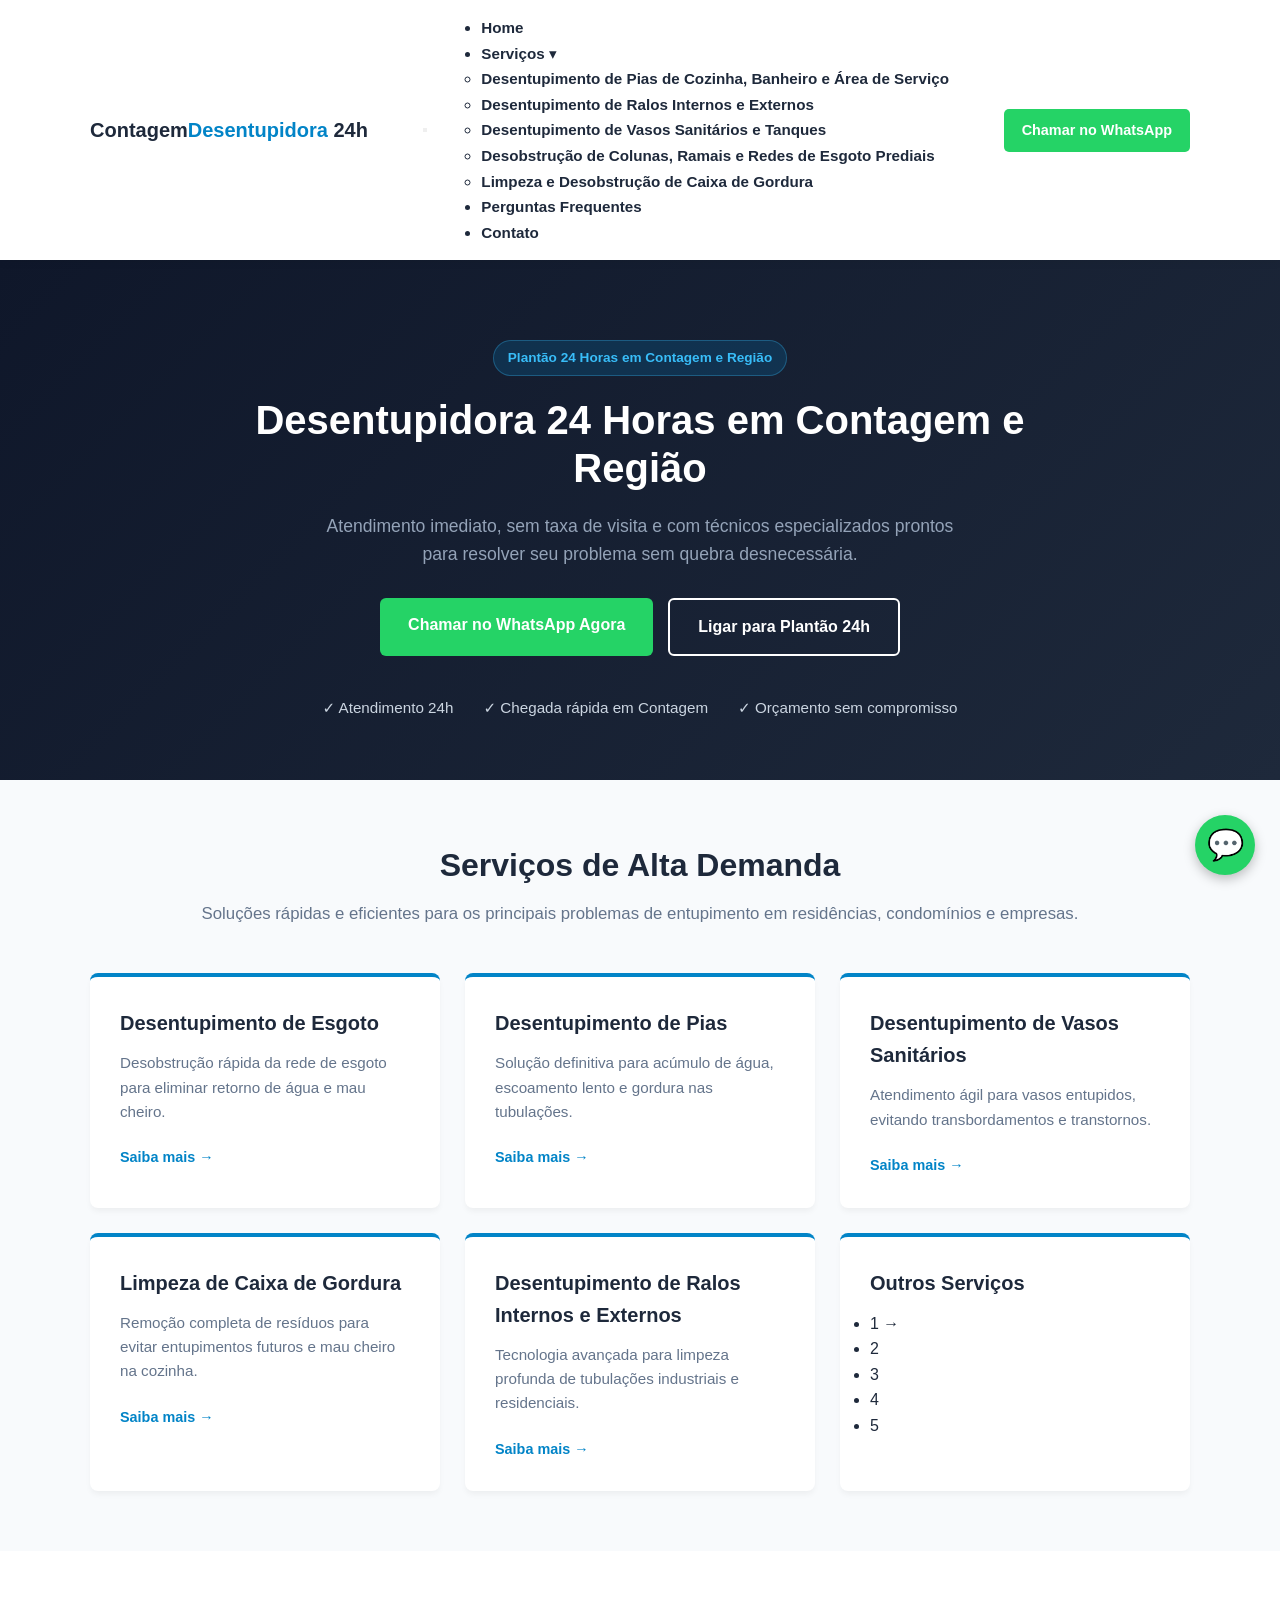
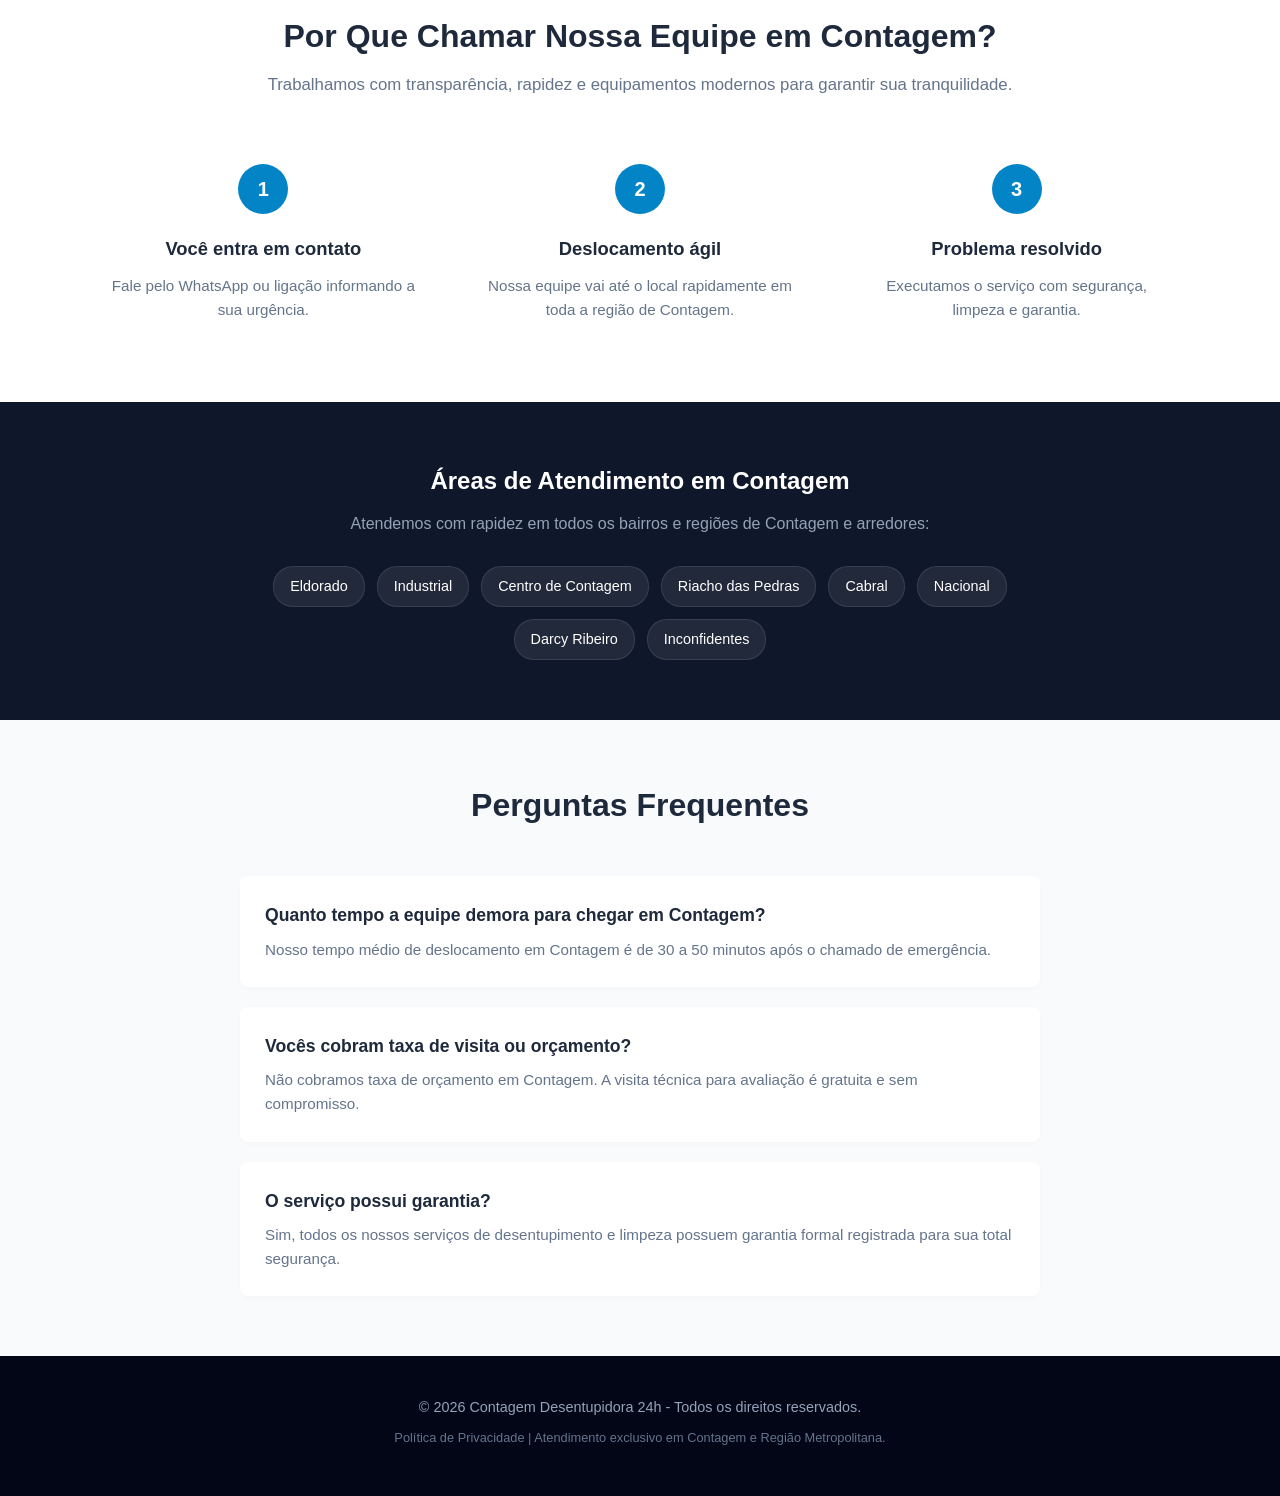
==== commit 890c289b: "Add files via upload" ====
--- a/index.html
+++ b/index.html
@@ -1,179 +1,222 @@
 <!DOCTYPE html>
 <html lang="pt-BR">
-<head>
-    <meta charset="UTF-8">
+  <head>
+    <meta content="text/html; charset=UTF-8" http-equiv="content-type">
     <meta name="viewport" content="width=device-width, initial-scale=1.0">
-    <title>Desentupidora Contagem 24h | Atendimento Imediato e Sem Taxa de Visita</title>
+    <title>Desentupidora Contagem 24h | Atendimento Imediato e Sem Taxa de
+      Visita</title>
     <meta name="description" content="Desentupidora 24 horas em Contagem e região. Atendimento rápido para esgoto, pias, ralos e vasos sanitários. Orçamento sem compromisso!">
+    <link rel="stylesheet" href="src/style B.css">
+  </head>
+  <body>
+    <!-- Header / Cabeçalho Fixo -->
+     <header class="header">
+      <div class="container header-container">
+        <div class="logo">
+          <h1>Contagem<span>Desentupidora</span> 24h</h1>
+        </div>
+        <!-- Botão Hambúrguer (aparece apenas no mobile) --> <button type="button"
+          class="menu-toggle" aria-label="Abrir ou fechar menu" aria-expanded="false">
+          <span></span> <span></span> <span></span> </button>
+        <nav class="nav">
+          <ul class="menu-list">
+            <li><a href="index.html">Home</a></li>
+            <li class="dropdown"> <a href="servicos.html" class="dropdown-toggle">Serviços
+                ▾</a>
+              <ul class="dropdown-menu">
+                <li><a href="serviços/pias.html">Desentupimento de Pias de Cozinha,
+                    Banheiro e Área de Serviço</a></li>
+                <li><a href="serviços/ralos.html">Desentupimento de Ralos Internos e
+                    Externos</a></li>
+                <li><a href="serviços/vasos.html">Desentupimento de Vasos Sanitários e
+                    Tanques</a></li>
+                <li><a href="serviços/esgoto.html">Desobstrução de Colunas, Ramais e
+                    Redes de Esgoto Prediais</a></li>
+                <li><a href="serviços/caixa-gordura.html">Limpeza e Desobstrução de Caixa
+                    de Gordura</a></li>
+              </ul>
+            </li>
+            <li><a href="faq.html">Perguntas Frequentes</a></li>
+            <li><a href="contato.html">Contato</a></li>
+          </ul>
+        </nav>
+        <div class="header-cta"> <a href="https://wa.me/5531999999999?text=Ol%C3%A1,%20vim%20do%20site%20e%20preciso%20de%20um%20or%C3%A7amento%20urgente%21"
+            class="btn-whatsapp" target="_blank"> <span>Chamar no WhatsApp</span>
+          </a> </div>
+      </div>
+    </header>
+    <script>
+    (function () {
+        const toggleBtn = document.querySelector('.menu-toggle');
+        const nav = document.querySelector('.nav');
+        const dropdownToggle = document.querySelector('.dropdown-toggle');
+        const dropdown = document.querySelector('.dropdown');
 
-    <!-- Google Search Console -->
-    <meta name="google-site-verification" content="d4wr9hlKeh0WuqjmcloFgRHsq0F1dmE3XlMwQEr9BVk" />    
-    
-    <link rel="stylesheet" href="src/style B.css">
-    <link rel="icon" href="src/assets/images/icone-ralo.png" type="image/x-icon">
-    
-</head>
-<body>
+        if (toggleBtn && nav) {
+            toggleBtn.addEventListener('click', function () {
+                const isOpen = nav.classList.toggle('nav-open');
+                toggleBtn.classList.toggle('active', isOpen);
+                toggleBtn.setAttribute('aria-expanded', isOpen ? 'true' : 'false');
+            });
+        }
 
-    <!-- Header / Cabeçalho Fixo -->
-    <header class="header">
-        <div class="container header-container">
-            <div class="logo">
-                <h1>Contagem<span>Desentupidora</span> 24h</h1>
-            </div>
-            <nav class="nav">
-                <a href="#servicos">Serviços</a>
-                <a href="#sobre">Por que nos escolher</a>
-                <a href="#regioes">Atendimento</a>
-                <a href="#faq">FAQ</a>
-            </nav>
-            <div class="header-cta">
-                <a href="http://tiny.cc/DesentupidoraemCONTAGEM" class="btn-whatsapp" target="_blank">
-                    <span>Chamar no WhatsApp</span>
-                </a>
-            </div>
-        </div>
-    </header>
-
-    <!-- Hero Section -->
+        if (dropdownToggle && dropdown) {
+            dropdownToggle.addEventListener('click', function (e) {
+                if (window.innerWidth <= 768) {
+                    e.preventDefault();
+                    dropdown.classList.toggle('dropdown-open');
+                }
+            });
+        }
+    })();
+</script> <!-- Hero Section -->
     <section class="hero">
-        <div class="container hero-content">
-            <span class="badge">Plantão 24 Horas em Contagem e Região</span>
-            <h1>Desentupidora 24 Horas em Contagem e Região</h1>
-            <p>Atendimento imediato, sem taxa de visita e com técnicos especializados prontos para resolver seu problema sem quebra desnecessária.</p>
-            
-            <div class="hero-buttons">
-                <a href="http://tiny.cc/DesentupidoraemCONTAGEM" class="btn btn-primary" target="_blank">Chamar no WhatsApp Agora</a>
-                <a href="tel:31999999999" class="btn btn-secondary">Ligar para Plantão 24h</a>
-            </div>
-
-            <div class="hero-features">
-                <div class="feature-item">✓ Atendimento 24h</div>
-                <div class="feature-item">✓ Chegada rápida em Contagem</div>
-                <div class="feature-item">✓ Orçamento sem compromisso</div>
-            </div>
-        </div>
-    </section>
-
+      <div class="container hero-content"> <span class="badge">Plantão 24 Horas
+          em Contagem e Região</span>
+        <h1>Desentupidora 24 Horas em Contagem e Região</h1>
+        <p>Atendimento imediato, sem taxa de visita e com técnicos
+          especializados prontos para resolver seu problema sem quebra
+          desnecessária.</p>
+        <div class="hero-buttons"> <a href="http://tiny.cc/DesentupidoraemCONTAGEM"
+            class="btn btn-primary" target="_blank">Chamar no WhatsApp Agora</a>
+          <a href="tel:31999999999" class="btn btn-secondary">Ligar para Plantão
+            24h</a> </div>
+        <div class="hero-features">
+          <div class="feature-item">✓ Atendimento 24h</div>
+          <div class="feature-item">✓ Chegada rápida em Contagem</div>
+          <div class="feature-item">✓ Orçamento sem compromisso</div>
+        </div>
+      </div>
+    </section>
     <!-- Seção de Serviços -->
     <section id="servicos" class="services">
-        <div class="container">
-            <div class="section-title">
-                <h2>Serviços de Alta Demanda</h2>
-                <p>Soluções rápidas e eficientes para os principais problemas de entupimento em residências, condomínios e empresas.</p>
-            </div>
-            
-            <div class="services-grid">
-                <div class="service-card">
-                    <h3>Desentupimento de Esgoto</h3>
-                    <p>Desobstrução rápida da rede de esgoto para eliminar retorno de água e mau cheiro.</p>
-                    <a href="http://tiny.cc/EsgotoemCONTAGEM" class="service-link" target="_blank">Saiba mais &rarr;</a>
-                </div>
-                <div class="service-card">
-                    <h3>Desentupimento de Pias e Ralos</h3>
-                    <p>Solução definitiva para acúmulo de água, escoamento lento e gordura nas tubulações.</p>
-                    <a href="http://tiny.cc/PiasRalosCONTAGEM" class="service-link" target="_blank">Saiba mais &rarr;</a>
-                </div>
-                <div class="service-card">
-                    <h3>Desentupimento de Vasos Sanitários</h3>
-                    <p>Atendimento ágil para vasos entupidos, evitando transbordamentos e transtornos.</p>
-                    <a href="http://tiny.cc/VasoSanitCONTAGEM" class="service-link" target="_blank">Saiba mais &rarr;</a>
-                </div>
-                <div class="service-card">
-                    <h3>Limpeza de Caixa de Gordura</h3>
-                    <p>Remoção completa de resíduos para evitar entupimentos futuros e mau cheiro na cozinha.</p>
-                    <a href="http://tiny.cc/DesentupidoraemCONTAGEM" class="service-link" target="_blank">Saiba mais &rarr;</a>
-                </div>
-                <div class="service-card">
-                    <h3>Hidrojateamento de Alta Pressão</h3>
-                    <p>Tecnologia avançada para limpeza profunda de tubulações industriais e residenciais.</p>
-                    <a href="http://tiny.cc/DesentupidoraemCONTAGEM" class="service-link" target="_blank">Saiba mais &rarr;</a>
-                </div>
-            </div>
-        </div>
-    </section>
-
+      <div class="container">
+        <div class="section-title">
+          <h2>Serviços de Alta Demanda</h2>
+          <p>Soluções rápidas e eficientes para os principais problemas de
+            entupimento em residências, condomínios e empresas.</p>
+        </div>
+        <div class="services-grid">
+          <div class="service-card">
+            <h3>Desentupimento de Esgoto</h3>
+            <p>Desobstrução rápida da rede de esgoto para eliminar retorno de
+              água e mau cheiro.</p>
+            <a href="serserviços/esgogo.html" class="service-link" target="_blank">Saiba
+              mais →</a> </div>
+          <div class="service-card">
+            <h3>Desentupimento de Pias</h3>
+            <p>Solução definitiva para acúmulo de água, escoamento lento e
+              gordura nas tubulações.</p>
+            <a href="servi%C3%A7os/pias.html" class="service-link" target="_blank">Saiba
+              mais →</a> </div>
+          <div class="service-card">
+            <h3>Desentupimento de Vasos Sanitários</h3>
+            <p>Atendimento ágil para vasos entupidos, evitando transbordamentos
+              e transtornos.</p>
+            <a href="servi%25C3%25A7os/vasos.html" class="service-link" target="_blank">Saiba
+              mais →</a> </div>
+          <div class="service-card">
+            <h3>Limpeza de Caixa de Gordura</h3>
+            <p>Remoção completa de resíduos para evitar entupimentos futuros e
+              mau cheiro na cozinha.</p>
+            <a href="serviços/caixa-gordura.html" class="service-link"
+              target="_blank">Saiba mais →</a> </div>
+          <div class="service-card">
+            <h3>Desentupimento de Ralos Internos e Externos</h3>
+            <p>Tecnologia avançada para limpeza profunda de tubulações
+              industriais e residenciais.</p>
+            <a href="servi%C3%A7os/ralos.html" class="service-link"
+              target="_blank">Saiba mais →</a> </div>
+          <div class="service-card">
+            <h3>Outros Serviços</h3>
+            <ul>
+              <li><a>1 →</a></li>
+              <li><a>2</a></li>
+              <li><a>3</a></li>
+              <li><a>4</a></li>
+              <li><a>5</a></li>
+            </ul>
+          </div>
+        </div>
+      </div>
+    </section>
     <!-- Seção Por que nos escolher -->
     <section id="sobre" class="why-us">
-        <div class="container">
-            <div class="section-title">
-                <h2>Por Que Chamar Nossa Equipe em Contagem?</h2>
-                <p>Trabalhamos com transparência, rapidez e equipamentos modernos para garantir sua tranquilidade.</p>
-            </div>
-
-            <div class="steps-grid">
-                <div class="step-card">
-                    <span class="step-number">1</span>
-                    <h3>Você entra em contato</h3>
-                    <p>Fale pelo WhatsApp ou ligação informando a sua urgência.</p>
-                </div>
-                <div class="step-card">
-                    <span class="step-number">2</span>
-                    <h3>Deslocamento ágil</h3>
-                    <p>Nossa equipe vai até o local rapidamente em toda a região de Contagem.</p>
-                </div>
-                <div class="step-card">
-                    <span class="step-number">3</span>
-                    <h3>Problema resolvido</h3>
-                    <p>Executamos o serviço com segurança, limpeza e garantia.</p>
-                </div>
-            </div>
-        </div>
-    </section>
-
+      <div class="container">
+        <div class="section-title">
+          <h2>Por Que Chamar Nossa Equipe em Contagem?</h2>
+          <p>Trabalhamos com transparência, rapidez e equipamentos modernos para
+            garantir sua tranquilidade.</p>
+        </div>
+        <div class="steps-grid">
+          <div class="step-card"> <span class="step-number">1</span>
+            <h3>Você entra em contato</h3>
+            <p>Fale pelo WhatsApp ou ligação informando a sua urgência.</p>
+          </div>
+          <div class="step-card"> <span class="step-number">2</span>
+            <h3>Deslocamento ágil</h3>
+            <p>Nossa equipe vai até o local rapidamente em toda a região de
+              Contagem.</p>
+          </div>
+          <div class="step-card"> <span class="step-number">3</span>
+            <h3>Problema resolvido</h3>
+            <p>Executamos o serviço com segurança, limpeza e garantia.</p>
+          </div>
+        </div>
+      </div>
+    </section>
     <!-- Seção de Cobertura Local (SEO) -->
     <section id="regioes" class="coverage">
-        <div class="container">
-            <h2>Áreas de Atendimento em Contagem</h2>
-            <p>Atendemos com rapidez em todos os bairros e regiões de Contagem e arredores:</p>
-            <ul class="neighborhoods-list">
-                <li>Eldorado</li>
-                <li>Industrial</li>
-                <li>Centro de Contagem</li>
-                <li>Riacho das Pedras</li>
-                <li>Cabral</li>
-                <li>Nacional</li>
-                <li>Darcy Ribeiro</li>
-                <li>Inconfidentes</li>
-            </ul>
-        </div>
-    </section>
-
+      <div class="container">
+        <h2>Áreas de Atendimento em Contagem</h2>
+        <p>Atendemos com rapidez em todos os bairros e regiões de Contagem e
+          arredores:</p>
+        <ul class="neighborhoods-list">
+          <li>Eldorado</li>
+          <li>Industrial</li>
+          <li>Centro de Contagem</li>
+          <li>Riacho das Pedras</li>
+          <li>Cabral</li>
+          <li>Nacional</li>
+          <li>Darcy Ribeiro</li>
+          <li>Inconfidentes</li>
+        </ul>
+      </div>
+    </section>
     <!-- Seção FAQ -->
     <section id="faq" class="faq">
-        <div class="container">
-            <div class="section-title">
-                <h2>Perguntas Frequentes</h2>
-            </div>
-            <div class="faq-list">
-                <div class="faq-item">
-                    <h3>Quanto tempo a equipe demora para chegar em Contagem?</h3>
-                    <p>Nosso tempo médio de deslocamento em Contagem é de 30 a 50 minutos após o chamado de emergência.</p>
-                </div>
-                <div class="faq-item">
-                    <h3>Vocês cobram taxa de visita ou orçamento?</h3>
-                    <p>Não cobramos taxa de orçamento em Contagem. A visita técnica para avaliação é gratuita e sem compromisso.</p>
-                </div>
-                <div class="faq-item">
-                    <h3>O serviço possui garantia?</h3>
-                    <p>Sim, todos os nossos serviços de desentupimento e limpeza possuem garantia formal registrada para sua total segurança.</p>
-                </div>
-            </div>
-        </div>
-    </section>
-
+      <div class="container">
+        <div class="section-title">
+          <h2>Perguntas Frequentes</h2>
+        </div>
+        <div class="faq-list">
+          <div class="faq-item">
+            <h3>Quanto tempo a equipe demora para chegar em Contagem?</h3>
+            <p>Nosso tempo médio de deslocamento em Contagem é de 30 a 50
+              minutos após o chamado de emergência.</p>
+          </div>
+          <div class="faq-item">
+            <h3>Vocês cobram taxa de visita ou orçamento?</h3>
+            <p>Não cobramos taxa de orçamento em Contagem. A visita técnica para
+              avaliação é gratuita e sem compromisso.</p>
+          </div>
+          <div class="faq-item">
+            <h3>O serviço possui garantia?</h3>
+            <p>Sim, todos os nossos serviços de desentupimento e limpeza possuem
+              garantia formal registrada para sua total segurança.</p>
+          </div>
+        </div>
+      </div>
+    </section>
     <!-- Rodapé -->
     <footer class="footer">
-        <div class="container footer-content">
-            <p>&copy; 2026 Contagem Desentupidora 24h - Todos os direitos reservados.</p>
-            <p class="privacy-notice">Política de Privacidade | Atendimento exclusivo em Contagem e Região Metropolitana.</p>
-        </div>
+      <div class="container footer-content">
+        <p>© 2026 Contagem Desentupidora 24h - Todos os direitos reservados.</p>
+        <p class="privacy-notice">Política de Privacidade | Atendimento
+          exclusivo em Contagem e Região Metropolitana.</p>
+      </div>
     </footer>
-
-    <!-- Botão Flutuante do WhatsApp -->
-    <a href="http://tiny.cc/DesentupidoraemCONTAGEM" class="floating-whatsapp" target="_blank" title="Fale no WhatsApp">
-        💬
-    </a>
-
-</body>
+    <!-- Botão Flutuante do WhatsApp --> <a href="http://tiny.cc/DesentupidoraemCONTAGEM"
+      class="floating-whatsapp" target="_blank" title="Fale no WhatsApp"> 💬 </a>
+  </body>
 </html>
